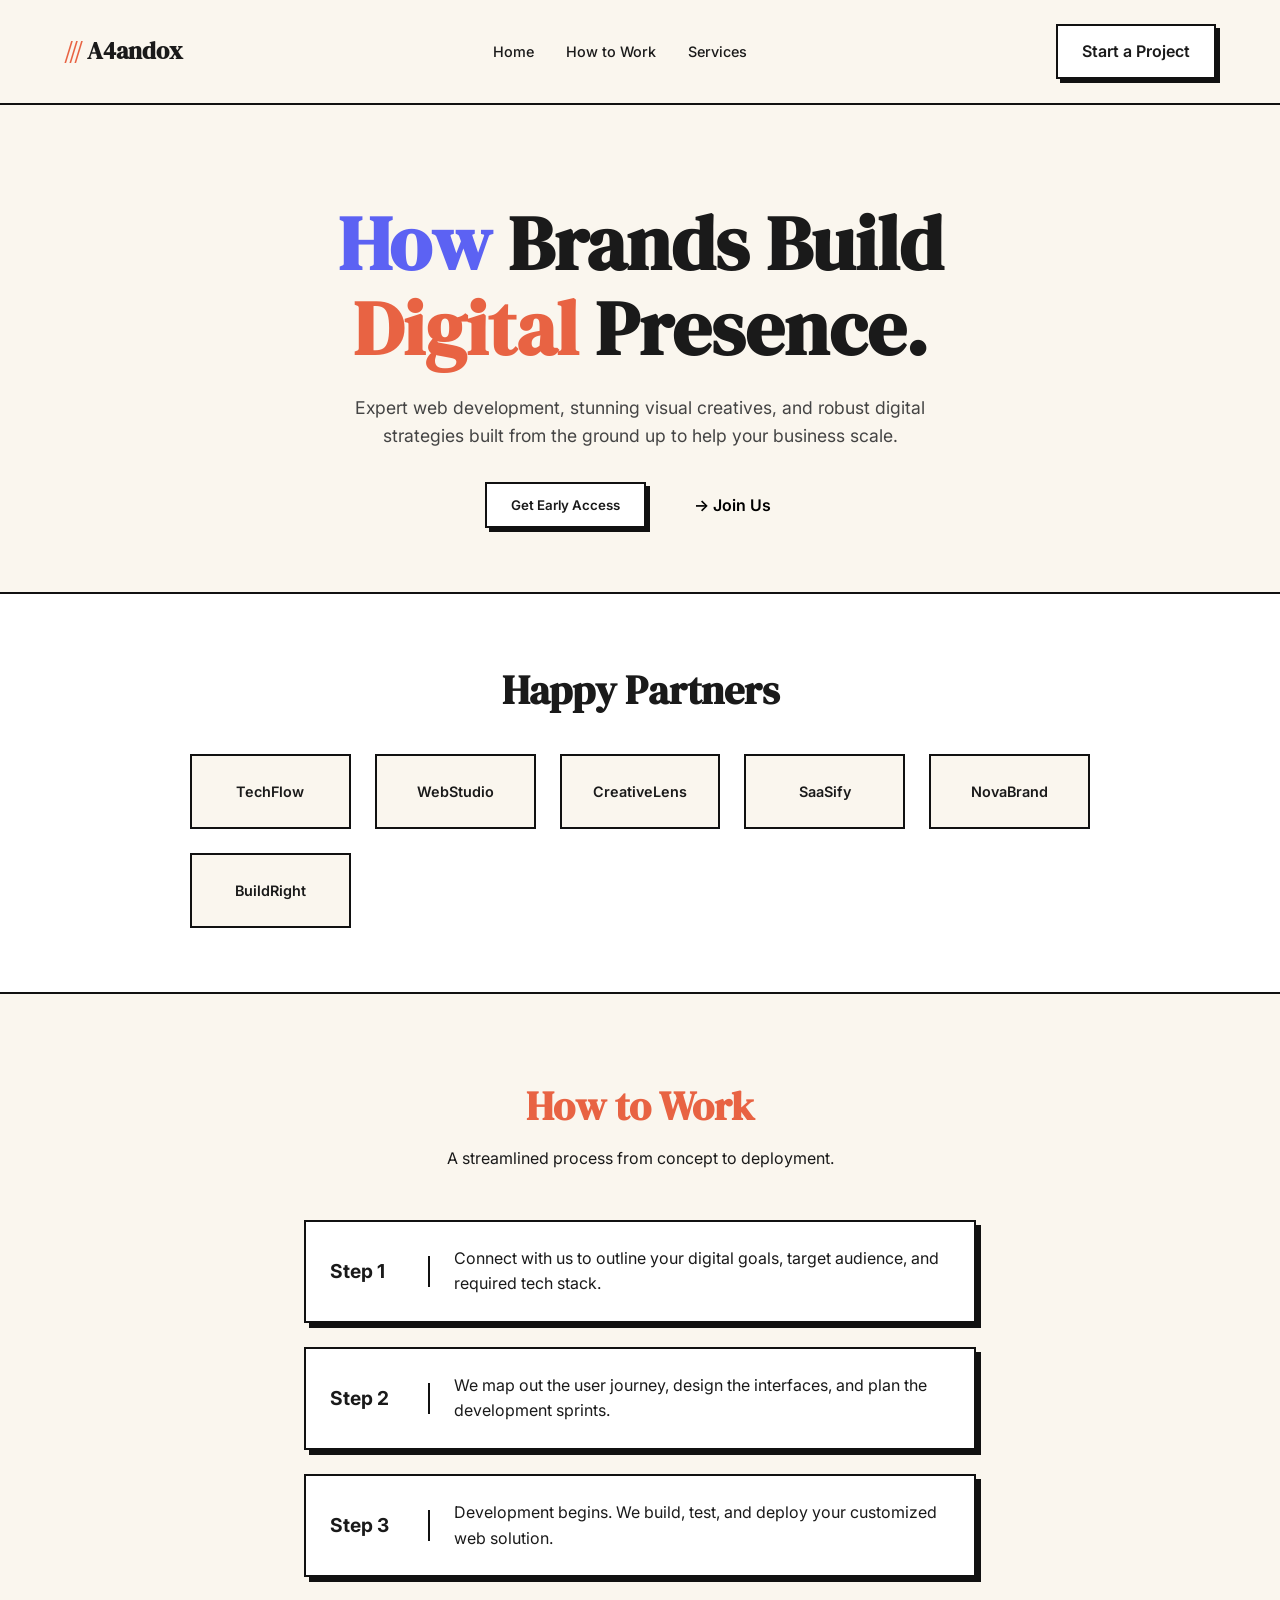
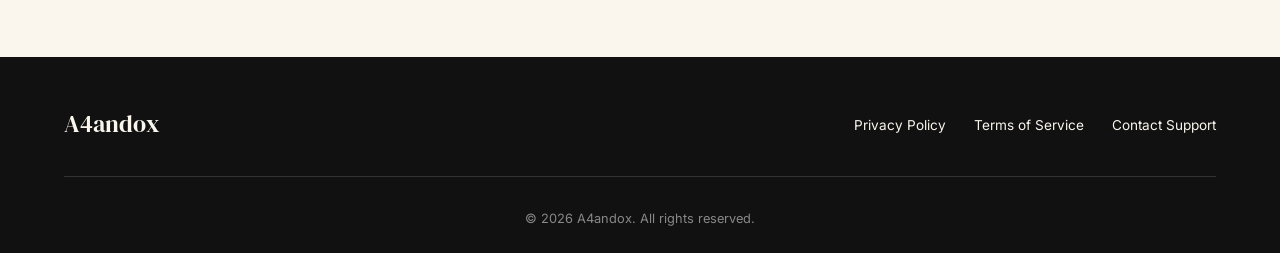
==== index.html @ 1b00017b "Add files via upload" ====
<!DOCTYPE html>
<html lang="en">
<head>
    <meta charset="UTF-8">
    <meta name="viewport" content="width=device-width, initial-scale=1.0">
    <title>A4andox | Creative Digital Solutions</title>
    <link rel="preconnect" href="https://fonts.googleapis.com">
    <link rel="preconnect" href="https://fonts.gstatic.com" crossorigin>
    <link href="https://fonts.googleapis.com/css2?family=DM+Serif+Display&family=Inter:wght@400;500;600&display=swap" rel="stylesheet">
    <link rel="stylesheet" href="style.css">
</head>
<body>

    <nav class="navbar">
        <div class="logo">
            <span class="logo-icon">///</span> A4andox
        </div>
        <ul class="nav-links">
            <li><a href="#home">Home</a></li>
            <li><a href="#how-to-work">How to Work</a></li>
            <li><a href="#services">Services</a></li>
        </ul>
        <a href="#contact" class="btn-primary">Start a Project</a>
    </nav>

    <header id="home" class="hero">
        <h1 class="hero-title">
            <span class="text-blue">How</span> Brands Build <br>
            <span class="text-orange">Digital</span> Presence.
        </h1>
        <p class="hero-subtitle">
            Expert web development, stunning visual creatives, and robust digital strategies built from the ground up to help your business scale.
        </p>
        <div class="hero-ctas">
            <button class="btn-primary" id="cta-main">Get Early Access</button>
            <button class="btn-secondary" id="cta-secondary">→ Join Us</button>
        </div>
        <div class="dec-dot-grid"></div>
    </header>

    <section class="partners">
        <h2 class="section-title">Happy Partners</h2>
        <div class="partner-grid">
            <div class="partner-card">TechFlow</div>
            <div class="partner-card">WebStudio</div>
            <div class="partner-card">CreativeLens</div>
            <div class="partner-card">SaaSify</div>
            <div class="partner-card">NovaBrand</div>
            <div class="partner-card">BuildRight</div>
        </div>
    </section>

    <section id="how-to-work" class="how-to-work">
        <h2 class="section-title text-orange">How to Work</h2>
        <p class="section-subtitle">A streamlined process from concept to deployment.</p>
        
        <div class="steps-container">
            <div class="step-card">
                <div class="step-number">Step 1</div>
                <div class="step-text">Connect with us to outline your digital goals, target audience, and required tech stack.</div>
            </div>
            <div class="step-card">
                <div class="step-number">Step 2</div>
                <div class="step-text">We map out the user journey, design the interfaces, and plan the development sprints.</div>
            </div>
            <div class="step-card">
                <div class="step-number">Step 3</div>
                <div class="step-text">Development begins. We build, test, and deploy your customized web solution.</div>
            </div>
        </div>
    </section>

    <footer class="legal-footer">
        <div class="footer-content">
            <div class="footer-logo">A4andox</div>
            <div class="footer-links">
                <a href="#privacy">Privacy Policy</a>
                <a href="#terms">Terms of Service</a>
                <a href="#contact">Contact Support</a>
            </div>
        </div>
        <div class="copyright">
            &copy; 2026 A4andox. All rights reserved.
        </div>
    </footer>

    <script src="script.js"></script>
</body>
</html>
---- style.css ----
/* Base Variables & Reset */
:root {
    --bg-cream: #FAF6EE;
    --text-black: #1A1A1A;
    --accent-orange: #E86343;
    --accent-blue: #5C62F3;
    --border-dark: #111111;
    --font-heading: 'DM Serif Display', serif;
    --font-body: 'Inter', sans-serif;
}

* {
    margin: 0;
    padding: 0;
    box-sizing: border-box;
}

body {
    background-color: var(--bg-cream);
    color: var(--text-black);
    font-family: var(--font-body);
    line-height: 1.6;
    overflow-x: hidden;
}

/* Typography */
h1, h2, .logo {
    font-family: var(--font-heading);
}

.text-blue { color: var(--accent-blue); }
.text-orange { color: var(--accent-orange); }

/* Navigation */
.navbar {
    display: flex;
    justify-content: space-between;
    align-items: center;
    padding: 1.5rem 5%;
    border-bottom: 2px solid var(--border-dark);
    background-color: var(--bg-cream);
}

.logo {
    font-size: 1.5rem;
    font-weight: bold;
}

.logo-icon { color: var(--accent-orange); }

.nav-links {
    list-style: none;
    display: flex;
    gap: 2rem;
}

.nav-links a {
    text-decoration: none;
    color: var(--text-black);
    font-weight: 500;
    font-size: 0.9rem;
}

/* Buttons (Neo-Brutalist Style) */
.btn-primary, .btn-secondary {
    padding: 0.8rem 1.5rem;
    font-weight: 600;
    font-family: var(--font-body);
    cursor: pointer;
    text-decoration: none;
    display: inline-block;
    transition: transform 0.1s ease;
}

.btn-primary {
    background-color: #fff;
    color: var(--text-black);
    border: 2px solid var(--border-dark);
    box-shadow: 4px 4px 0px 0px var(--border-dark);
}

.btn-primary:active {
    transform: translate(4px, 4px);
    box-shadow: 0px 0px 0px 0px var(--border-dark);
}

.btn-secondary {
    background: transparent;
    border: none;
    font-size: 1rem;
}

/* Hero Section */
.hero {
    text-align: center;
    padding: 6rem 5% 4rem;
    position: relative;
}

.hero-title {
    font-size: clamp(3rem, 6vw, 5rem);
    line-height: 1.1;
    margin-bottom: 1.5rem;
}

.hero-subtitle {
    max-width: 600px;
    margin: 0 auto 2rem;
    font-size: 1.1rem;
    color: #444;
}

.hero-ctas {
    display: flex;
    justify-content: center;
    gap: 1.5rem;
    align-items: center;
}

/* Partners Section */
.partners {
    padding: 4rem 5%;
    text-align: center;
    background-color: #fff;
    border-top: 2px solid var(--border-dark);
    border-bottom: 2px solid var(--border-dark);
}

.section-title {
    font-size: 2.5rem;
    margin-bottom: 0.5rem;
}

.partner-grid {
    display: grid;
    grid-template-columns: repeat(auto-fit, minmax(150px, 1fr));
    gap: 1.5rem;
    margin-top: 2rem;
    max-width: 900px;
    margin-left: auto;
    margin-right: auto;
}

.partner-card {
    border: 2px solid var(--border-dark);
    padding: 1.5rem 1rem;
    font-weight: 600;
    font-size: 0.9rem;
    background-color: var(--bg-cream);
}

/* How to Work Section */
.how-to-work {
    padding: 5rem 5%;
    max-width: 800px;
    margin: 0 auto;
}

.section-subtitle {
    text-align: center;
    margin-bottom: 3rem;
}

.how-to-work .section-title {
    text-align: center;
}

.steps-container {
    display: flex;
    flex-direction: column;
    gap: 1.5rem;
}

.step-card {
    display: flex;
    border: 2px solid var(--border-dark);
    background-color: #fff;
    box-shadow: 5px 5px 0px 0px var(--border-dark);
    padding: 1.5rem;
    align-items: center;
}

.step-number {
    font-weight: bold;
    font-size: 1.2rem;
    min-width: 100px;
    border-right: 2px solid var(--border-dark);
    margin-right: 1.5rem;
}

/* Footer */
.legal-footer {
    background-color: var(--border-dark);
    color: var(--bg-cream);
    padding: 3rem 5% 1.5rem;
}

.footer-content {
    display: flex;
    justify-content: space-between;
    align-items: center;
    margin-bottom: 2rem;
    border-bottom: 1px solid #333;
    padding-bottom: 2rem;
}

.footer-logo {
    font-family: var(--font-heading);
    font-size: 1.5rem;
}

.footer-links a {
    color: var(--bg-cream);
    text-decoration: none;
    margin-left: 1.5rem;
    font-size: 0.85rem;
}

.footer-links a:hover {
    text-decoration: underline;
}

.copyright {
    text-align: center;
    font-size: 0.8rem;
    color: #888;
}

/* Mobile Responsiveness */
@media (max-width: 768px) {
    .nav-links { display: none; }
    .hero-ctas { flex-direction: column; }
    .footer-content { flex-direction: column; gap: 1.5rem; }
    .footer-links a { margin: 0 0.75rem; }
    .step-card { flex-direction: column; align-items: flex-start; text-align: left; }
    .step-number { border-right: none; border-bottom: 2px solid var(--border-dark); padding-bottom: 0.5rem; margin-bottom: 0.5rem; width: 100%; }
}
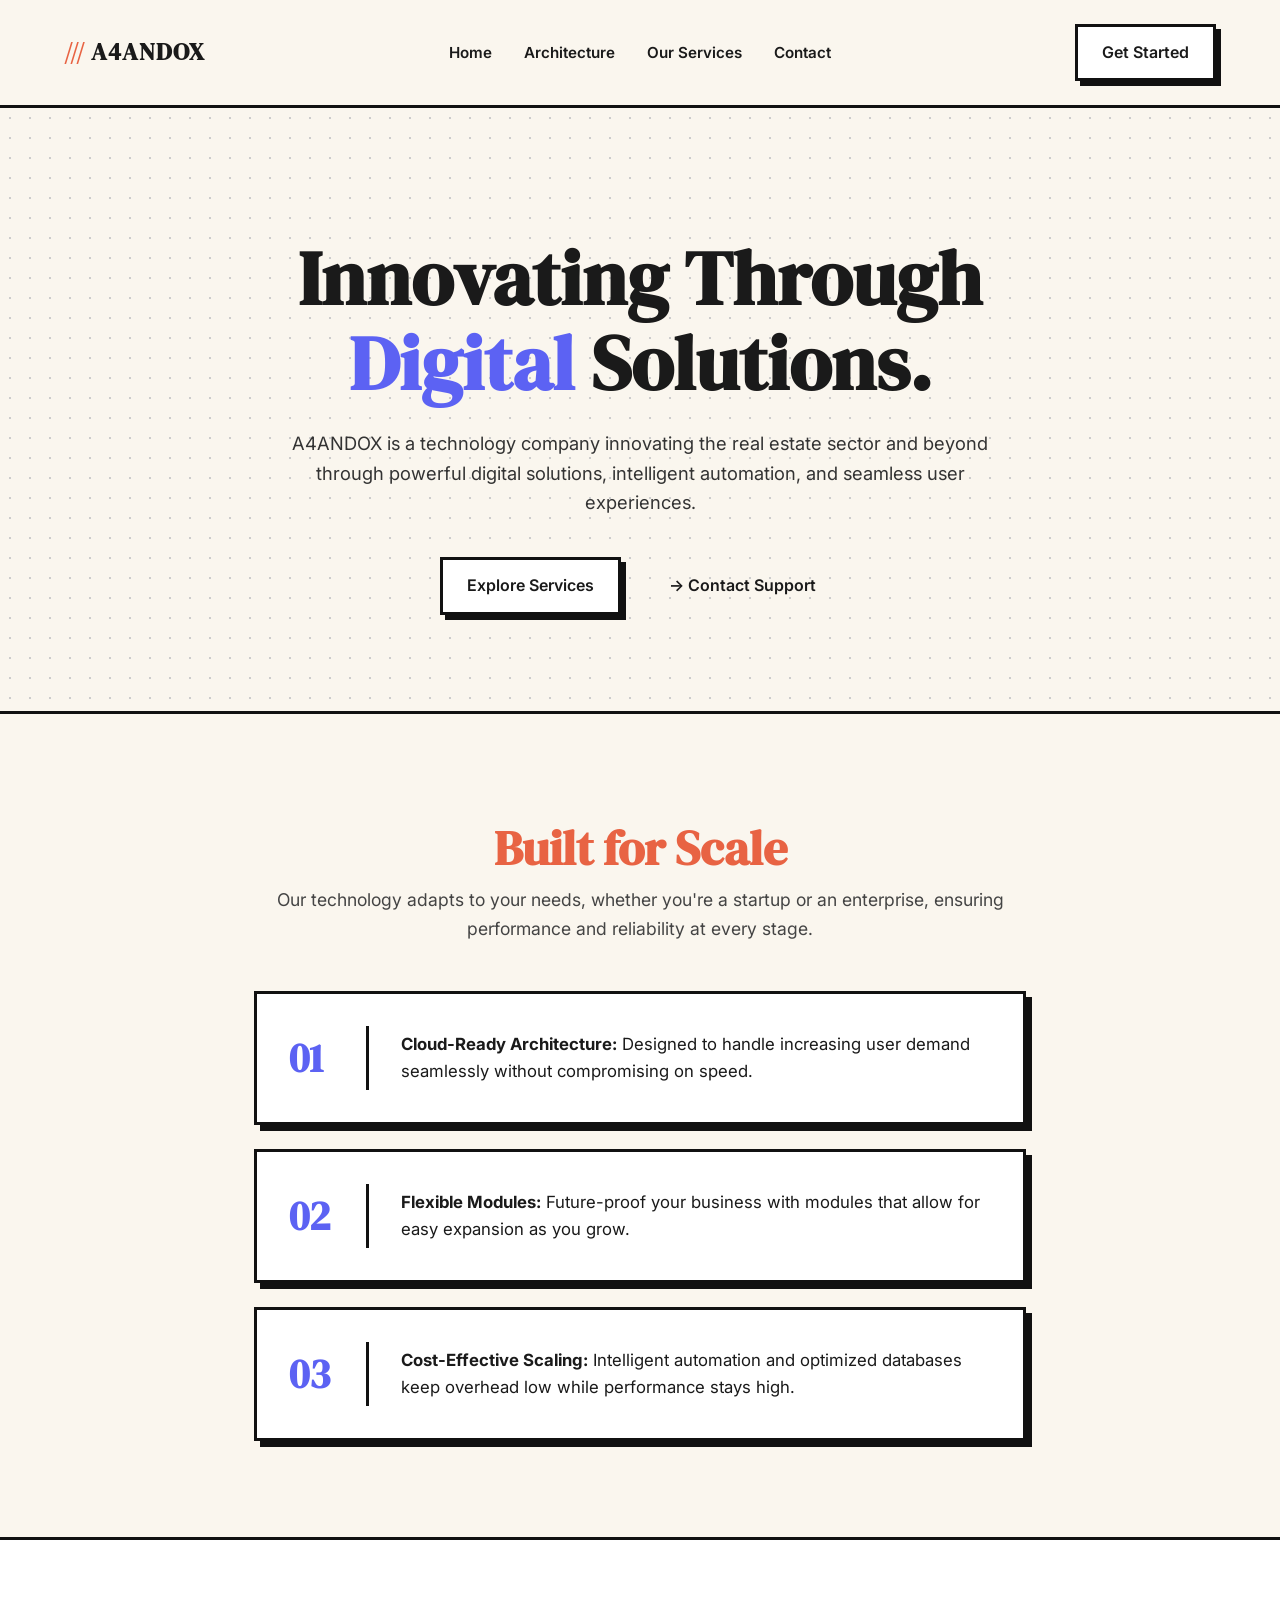
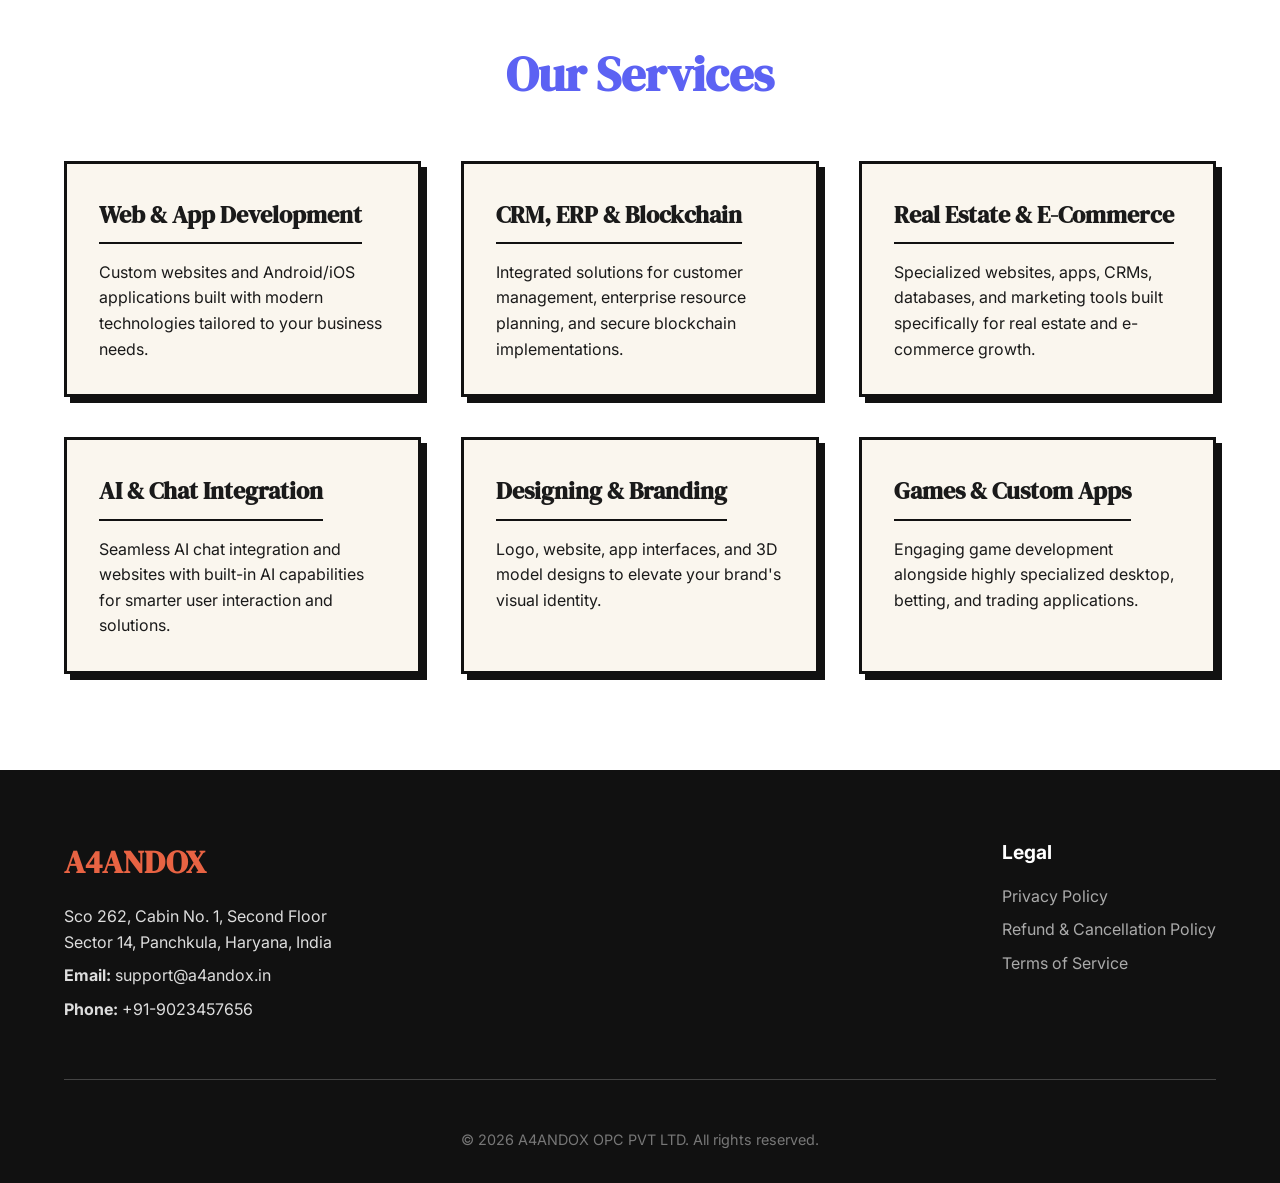
==== commit f1e23501: "Add files via upload" ====
--- a/index.html
+++ b/index.html
@@ -3,84 +3,109 @@
 <head>
     <meta charset="UTF-8">
     <meta name="viewport" content="width=device-width, initial-scale=1.0">
-    <title>A4andox | Creative Digital Solutions</title>
+    <title>A4ANDOX | Powerful Digital Solutions</title>
     <link rel="preconnect" href="https://fonts.googleapis.com">
     <link rel="preconnect" href="https://fonts.gstatic.com" crossorigin>
-    <link href="https://fonts.googleapis.com/css2?family=DM+Serif+Display&family=Inter:wght@400;500;600&display=swap" rel="stylesheet">
+    <link href="https://fonts.googleapis.com/css2?family=DM+Serif+Display&family=Inter:wght@400;500;600;700&display=swap" rel="stylesheet">
     <link rel="stylesheet" href="style.css">
 </head>
 <body>
 
     <nav class="navbar">
         <div class="logo">
-            <span class="logo-icon">///</span> A4andox
+            <span class="logo-icon">///</span> A4ANDOX
         </div>
         <ul class="nav-links">
             <li><a href="#home">Home</a></li>
-            <li><a href="#how-to-work">How to Work</a></li>
-            <li><a href="#services">Services</a></li>
+            <li><a href="#features">Architecture</a></li>
+            <li><a href="#services">Our Services</a></li>
+            <li><a href="#contact">Contact</a></li>
         </ul>
-        <a href="#contact" class="btn-primary">Start a Project</a>
+        <a href="#contact" class="btn-primary">Get Started</a>
     </nav>
 
     <header id="home" class="hero">
         <h1 class="hero-title">
-            <span class="text-blue">How</span> Brands Build <br>
-            <span class="text-orange">Digital</span> Presence.
+            Innovating Through <br>
+            <span class="text-blue">Digital</span> Solutions.
         </h1>
         <p class="hero-subtitle">
-            Expert web development, stunning visual creatives, and robust digital strategies built from the ground up to help your business scale.
+            A4ANDOX is a technology company innovating the real estate sector and beyond through powerful digital solutions, intelligent automation, and seamless user experiences.
         </p>
         <div class="hero-ctas">
-            <button class="btn-primary" id="cta-main">Get Early Access</button>
-            <button class="btn-secondary" id="cta-secondary">→ Join Us</button>
+            <a href="#services" class="btn-primary" id="cta-main">Explore Services</a>
+            <a href="#contact" class="btn-secondary" id="cta-secondary">→ Contact Support</a>
         </div>
-        <div class="dec-dot-grid"></div>
     </header>
 
-    <section class="partners">
-        <h2 class="section-title">Happy Partners</h2>
-        <div class="partner-grid">
-            <div class="partner-card">TechFlow</div>
-            <div class="partner-card">WebStudio</div>
-            <div class="partner-card">CreativeLens</div>
-            <div class="partner-card">SaaSify</div>
-            <div class="partner-card">NovaBrand</div>
-            <div class="partner-card">BuildRight</div>
-        </div>
-    </section>
-
-    <section id="how-to-work" class="how-to-work">
-        <h2 class="section-title text-orange">How to Work</h2>
-        <p class="section-subtitle">A streamlined process from concept to deployment.</p>
+    <section id="features" class="how-to-work">
+        <h2 class="section-title text-orange">Built for Scale</h2>
+        <p class="section-subtitle">Our technology adapts to your needs, whether you're a startup or an enterprise, ensuring performance and reliability at every stage.</p>
         
         <div class="steps-container">
             <div class="step-card">
-                <div class="step-number">Step 1</div>
-                <div class="step-text">Connect with us to outline your digital goals, target audience, and required tech stack.</div>
+                <div class="step-number">01</div>
+                <div class="step-text"><strong>Cloud-Ready Architecture:</strong> Designed to handle increasing user demand seamlessly without compromising on speed.</div>
             </div>
             <div class="step-card">
-                <div class="step-number">Step 2</div>
-                <div class="step-text">We map out the user journey, design the interfaces, and plan the development sprints.</div>
+                <div class="step-number">02</div>
+                <div class="step-text"><strong>Flexible Modules:</strong> Future-proof your business with modules that allow for easy expansion as you grow.</div>
             </div>
             <div class="step-card">
-                <div class="step-number">Step 3</div>
-                <div class="step-text">Development begins. We build, test, and deploy your customized web solution.</div>
+                <div class="step-number">03</div>
+                <div class="step-text"><strong>Cost-Effective Scaling:</strong> Intelligent automation and optimized databases keep overhead low while performance stays high.</div>
             </div>
         </div>
     </section>
 
-    <footer class="legal-footer">
-        <div class="footer-content">
-            <div class="footer-logo">A4andox</div>
-            <div class="footer-links">
-                <a href="#privacy">Privacy Policy</a>
-                <a href="#terms">Terms of Service</a>
-                <a href="#contact">Contact Support</a>
+    <section id="services" class="services">
+        <h2 class="section-title text-blue" style="text-align: center; margin-bottom: 3rem;">Our Services</h2>
+        
+        <div class="services-grid">
+            <div class="service-card">
+                <h3>Web & App Development</h3>
+                <p>Custom websites and Android/iOS applications built with modern technologies tailored to your business needs.</p>
+            </div>
+            <div class="service-card">
+                <h3>CRM, ERP & Blockchain</h3>
+                <p>Integrated solutions for customer management, enterprise resource planning, and secure blockchain implementations.</p>
+            </div>
+            <div class="service-card">
+                <h3>Real Estate & E-Commerce</h3>
+                <p>Specialized websites, apps, CRMs, databases, and marketing tools built specifically for real estate and e-commerce growth.</p>
+            </div>
+            <div class="service-card">
+                <h3>AI & Chat Integration</h3>
+                <p>Seamless AI chat integration and websites with built-in AI capabilities for smarter user interaction and solutions.</p>
+            </div>
+            <div class="service-card">
+                <h3>Designing & Branding</h3>
+                <p>Logo, website, app interfaces, and 3D model designs to elevate your brand's visual identity.</p>
+            </div>
+            <div class="service-card">
+                <h3>Games & Custom Apps</h3>
+                <p>Engaging game development alongside highly specialized desktop, betting, and trading applications.</p>
+            </div>
+        </div>
+    </section>
+
+    <footer id="contact" class="legal-footer">
+        <div class="footer-top">
+            <div class="contact-info">
+                <h2 class="footer-logo">A4ANDOX</h2>
+                <p>Sco 262, Cabin No. 1, Second Floor<br>Sector 14, Panchkula, Haryana, India</p>
+                <p><strong>Email:</strong> support@a4andox.in</p>
+                <p><strong>Phone:</strong> +91-9023457656</p>
+            </div>
+            <div class="quick-links">
+                <h3>Legal</h3>
+                <a href="#">Privacy Policy</a>
+                <a href="#">Refund & Cancellation Policy</a>
+                <a href="#">Terms of Service</a>
             </div>
         </div>
         <div class="copyright">
-            &copy; 2026 A4andox. All rights reserved.
+            &copy; 2026 A4ANDOX OPC PVT LTD. All rights reserved.
         </div>
     </footer>
 
--- a/style.css
+++ b/style.css
@@ -15,6 +15,10 @@
     box-sizing: border-box;
 }
 
+html {
+    scroll-behavior: smooth;
+}
+
 body {
     background-color: var(--bg-cream);
     color: var(--text-black);
@@ -24,7 +28,7 @@
 }
 
 /* Typography */
-h1, h2, .logo {
+h1, h2, h3, .logo, .footer-logo {
     font-family: var(--font-heading);
 }
 
@@ -37,13 +41,17 @@
     justify-content: space-between;
     align-items: center;
     padding: 1.5rem 5%;
-    border-bottom: 2px solid var(--border-dark);
+    border-bottom: 3px solid var(--border-dark);
     background-color: var(--bg-cream);
+    position: sticky;
+    top: 0;
+    z-index: 100;
 }
 
 .logo {
     font-size: 1.5rem;
     font-weight: bold;
+    letter-spacing: 1px;
 }
 
 .logo-icon { color: var(--accent-orange); }
@@ -57,8 +65,13 @@
 .nav-links a {
     text-decoration: none;
     color: var(--text-black);
-    font-weight: 500;
-    font-size: 0.9rem;
+    font-weight: 600;
+    font-size: 0.95rem;
+    transition: color 0.2s;
+}
+
+.nav-links a:hover {
+    color: var(--accent-orange);
 }
 
 /* Buttons (Neo-Brutalist Style) */
@@ -69,18 +82,18 @@
     cursor: pointer;
     text-decoration: none;
     display: inline-block;
-    transition: transform 0.1s ease;
+    transition: transform 0.1s ease, box-shadow 0.1s ease;
 }
 
 .btn-primary {
     background-color: #fff;
     color: var(--text-black);
-    border: 2px solid var(--border-dark);
-    box-shadow: 4px 4px 0px 0px var(--border-dark);
+    border: 3px solid var(--border-dark);
+    box-shadow: 5px 5px 0px 0px var(--border-dark);
 }
 
 .btn-primary:active {
-    transform: translate(4px, 4px);
+    transform: translate(5px, 5px);
     box-shadow: 0px 0px 0px 0px var(--border-dark);
 }
 
@@ -88,26 +101,33 @@
     background: transparent;
     border: none;
     font-size: 1rem;
+    color: var(--text-black);
+}
+
+.btn-secondary:hover {
+    text-decoration: underline;
 }
 
 /* Hero Section */
 .hero {
     text-align: center;
-    padding: 6rem 5% 4rem;
-    position: relative;
+    padding: 8rem 5% 6rem;
+    border-bottom: 3px solid var(--border-dark);
+    background-image: radial-gradient(#ccc 1px, transparent 1px);
+    background-size: 20px 20px;
 }
 
 .hero-title {
-    font-size: clamp(3rem, 6vw, 5rem);
+    font-size: clamp(3rem, 6vw, 5.5rem);
     line-height: 1.1;
     margin-bottom: 1.5rem;
 }
 
 .hero-subtitle {
-    max-width: 600px;
-    margin: 0 auto 2rem;
-    font-size: 1.1rem;
-    color: #444;
+    max-width: 700px;
+    margin: 0 auto 2.5rem;
+    font-size: 1.15rem;
+    color: #333;
 }
 
 .hero-ctas {
@@ -117,52 +137,23 @@
     align-items: center;
 }
 
-/* Partners Section */
-.partners {
-    padding: 4rem 5%;
-    text-align: center;
-    background-color: #fff;
-    border-top: 2px solid var(--border-dark);
-    border-bottom: 2px solid var(--border-dark);
-}
-
-.section-title {
-    font-size: 2.5rem;
-    margin-bottom: 0.5rem;
-}
-
-.partner-grid {
-    display: grid;
-    grid-template-columns: repeat(auto-fit, minmax(150px, 1fr));
-    gap: 1.5rem;
-    margin-top: 2rem;
+/* Architecture / How to Work */
+.how-to-work {
+    padding: 6rem 5%;
     max-width: 900px;
-    margin-left: auto;
-    margin-right: auto;
-}
-
-.partner-card {
-    border: 2px solid var(--border-dark);
-    padding: 1.5rem 1rem;
-    font-weight: 600;
-    font-size: 0.9rem;
-    background-color: var(--bg-cream);
-}
-
-/* How to Work Section */
-.how-to-work {
-    padding: 5rem 5%;
-    max-width: 800px;
     margin: 0 auto;
 }
 
 .section-subtitle {
     text-align: center;
     margin-bottom: 3rem;
+    font-size: 1.1rem;
+    color: #444;
 }
 
 .how-to-work .section-title {
     text-align: center;
+    font-size: 3rem;
 }
 
 .steps-container {
@@ -173,65 +164,131 @@
 
 .step-card {
     display: flex;
-    border: 2px solid var(--border-dark);
+    border: 3px solid var(--border-dark);
     background-color: #fff;
-    box-shadow: 5px 5px 0px 0px var(--border-dark);
-    padding: 1.5rem;
+    box-shadow: 6px 6px 0px 0px var(--border-dark);
+    padding: 2rem;
     align-items: center;
 }
 
 .step-number {
+    font-family: var(--font-heading);
     font-weight: bold;
-    font-size: 1.2rem;
-    min-width: 100px;
-    border-right: 2px solid var(--border-dark);
-    margin-right: 1.5rem;
+    font-size: 2.5rem;
+    color: var(--accent-blue);
+    min-width: 80px;
+    border-right: 3px solid var(--border-dark);
+    margin-right: 2rem;
+    padding-right: 1rem;
+}
+
+.step-text {
+    font-size: 1.05rem;
+}
+
+/* Services Grid */
+.services {
+    padding: 6rem 5%;
+    background-color: #fff;
+    border-top: 3px solid var(--border-dark);
+    border-bottom: 3px solid var(--border-dark);
+}
+
+.services .section-title {
+    font-size: 3rem;
+}
+
+.services-grid {
+    display: grid;
+    grid-template-columns: repeat(auto-fit, minmax(300px, 1fr));
+    gap: 2.5rem;
+    max-width: 1200px;
+    margin: 0 auto;
+}
+
+.service-card {
+    border: 3px solid var(--border-dark);
+    padding: 2rem;
+    background-color: var(--bg-cream);
+    box-shadow: 6px 6px 0px 0px var(--border-dark);
+    transition: transform 0.2s ease;
+}
+
+.service-card:hover {
+    transform: translateY(-5px);
+}
+
+.service-card h3 {
+    font-size: 1.5rem;
+    margin-bottom: 1rem;
+    color: var(--text-black);
+    border-bottom: 2px solid var(--border-dark);
+    padding-bottom: 0.5rem;
+    display: inline-block;
 }
 
 /* Footer */
 .legal-footer {
     background-color: var(--border-dark);
     color: var(--bg-cream);
-    padding: 3rem 5% 1.5rem;
-}
-
-.footer-content {
+    padding: 4rem 5% 2rem;
+}
+
+.footer-top {
     display: flex;
     justify-content: space-between;
-    align-items: center;
-    margin-bottom: 2rem;
-    border-bottom: 1px solid #333;
-    padding-bottom: 2rem;
+    flex-wrap: wrap;
+    gap: 3rem;
+    margin-bottom: 3rem;
+    border-bottom: 1px solid #444;
+    padding-bottom: 3rem;
+    max-width: 1200px;
+    margin-left: auto;
+    margin-right: auto;
 }
 
 .footer-logo {
-    font-family: var(--font-heading);
-    font-size: 1.5rem;
-}
-
-.footer-links a {
-    color: var(--bg-cream);
+    font-size: 2rem;
+    color: var(--accent-orange);
+    margin-bottom: 1rem;
+}
+
+.contact-info p {
+    margin-bottom: 0.5rem;
+    color: #ddd;
+}
+
+.quick-links h3 {
+    font-family: var(--font-body);
+    font-size: 1.2rem;
+    margin-bottom: 1rem;
+    color: #fff;
+}
+
+.quick-links a {
+    display: block;
+    color: #aaa;
     text-decoration: none;
-    margin-left: 1.5rem;
-    font-size: 0.85rem;
-}
-
-.footer-links a:hover {
-    text-decoration: underline;
+    margin-bottom: 0.5rem;
+    transition: color 0.2s;
+}
+
+.quick-links a:hover {
+    color: var(--accent-blue);
 }
 
 .copyright {
     text-align: center;
-    font-size: 0.8rem;
-    color: #888;
+    font-size: 0.9rem;
+    color: #777;
 }
 
 /* Mobile Responsiveness */
 @media (max-width: 768px) {
     .nav-links { display: none; }
+    .hero { padding: 5rem 5% 4rem; }
     .hero-ctas { flex-direction: column; }
-    .footer-content { flex-direction: column; gap: 1.5rem; }
-    .footer-links a { margin: 0 0.75rem; }
-    .step-card { flex-direction: column; align-items: flex-start; text-align: left; }
-    .step-number { border-right: none; border-bottom: 2px solid var(--border-dark); padding-bottom: 0.5rem; margin-bottom: 0.5rem; width: 100%; }
-}
+    .step-card { flex-direction: column; align-items: flex-start; text-align: left; padding: 1.5rem; }
+    .step-number { border-right: none; border-bottom: 3px solid var(--border-dark); padding-bottom: 0.5rem; margin-bottom: 1rem; width: 100%; }
+    .footer-top { flex-direction: column; }
+}
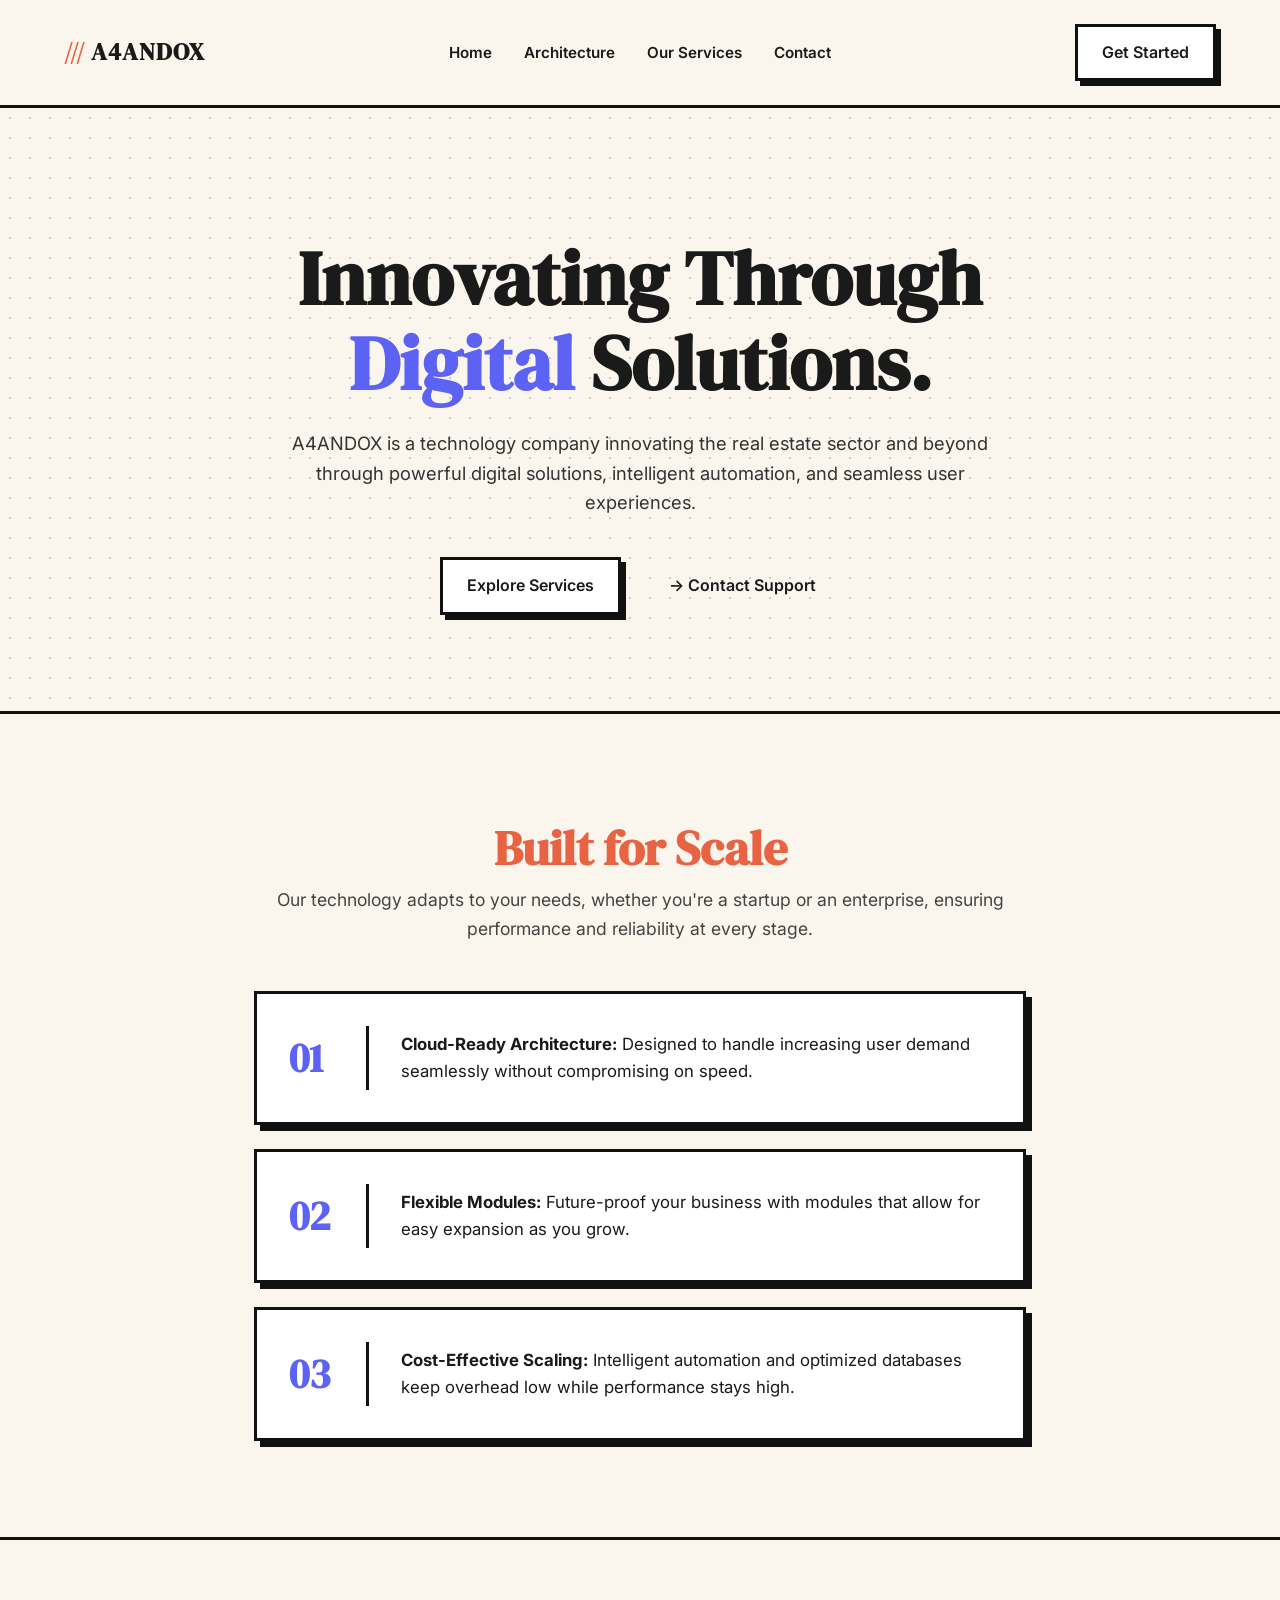
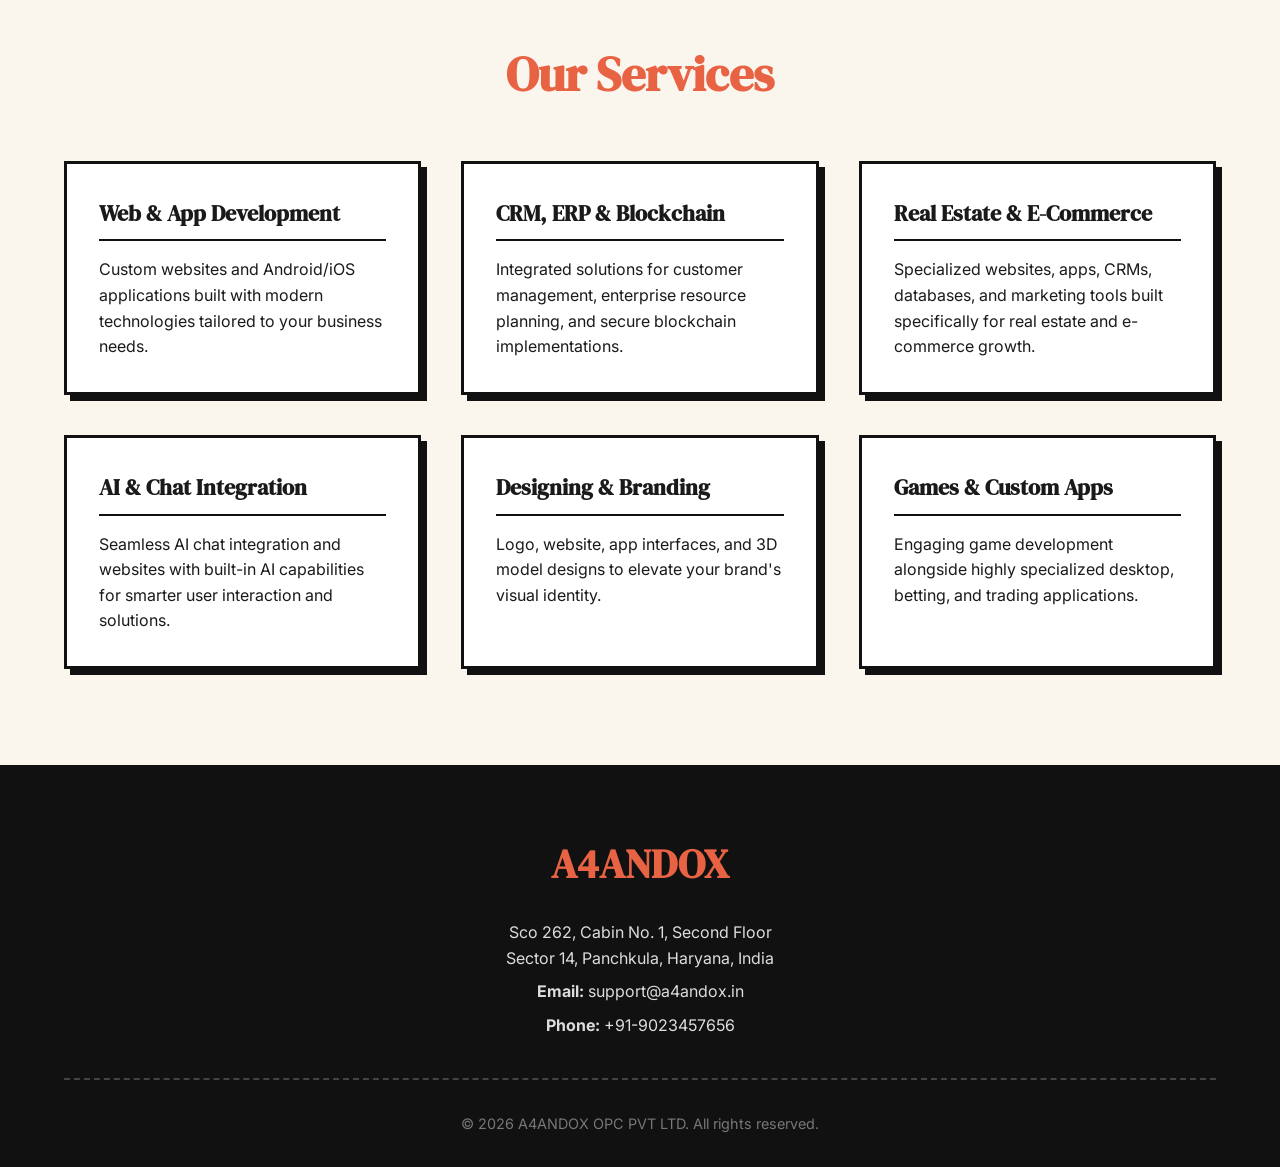
==== commit 81af834e: "Add files via upload" ====
--- a/index.html
+++ b/index.html
@@ -43,15 +43,15 @@
         <p class="section-subtitle">Our technology adapts to your needs, whether you're a startup or an enterprise, ensuring performance and reliability at every stage.</p>
         
         <div class="steps-container">
-            <div class="step-card">
+            <div class="step-card animate-on-scroll">
                 <div class="step-number">01</div>
                 <div class="step-text"><strong>Cloud-Ready Architecture:</strong> Designed to handle increasing user demand seamlessly without compromising on speed.</div>
             </div>
-            <div class="step-card">
+            <div class="step-card animate-on-scroll" style="transition-delay: 0.1s;">
                 <div class="step-number">02</div>
                 <div class="step-text"><strong>Flexible Modules:</strong> Future-proof your business with modules that allow for easy expansion as you grow.</div>
             </div>
-            <div class="step-card">
+            <div class="step-card animate-on-scroll" style="transition-delay: 0.2s;">
                 <div class="step-number">03</div>
                 <div class="step-text"><strong>Cost-Effective Scaling:</strong> Intelligent automation and optimized databases keep overhead low while performance stays high.</div>
             </div>
@@ -59,52 +59,46 @@
     </section>
 
     <section id="services" class="services">
-        <h2 class="section-title text-blue" style="text-align: center; margin-bottom: 3rem;">Our Services</h2>
+        <h2 class="section-title text-orange" style="text-align: center; margin-bottom: 3rem;">Our Services</h2>
         
         <div class="services-grid">
-            <div class="service-card">
+            <div class="service-card animate-on-scroll">
                 <h3>Web & App Development</h3>
                 <p>Custom websites and Android/iOS applications built with modern technologies tailored to your business needs.</p>
             </div>
-            <div class="service-card">
+            <div class="service-card animate-on-scroll" style="transition-delay: 0.1s;">
                 <h3>CRM, ERP & Blockchain</h3>
                 <p>Integrated solutions for customer management, enterprise resource planning, and secure blockchain implementations.</p>
             </div>
-            <div class="service-card">
+            <div class="service-card animate-on-scroll" style="transition-delay: 0.2s;">
                 <h3>Real Estate & E-Commerce</h3>
                 <p>Specialized websites, apps, CRMs, databases, and marketing tools built specifically for real estate and e-commerce growth.</p>
             </div>
-            <div class="service-card">
+            <div class="service-card animate-on-scroll" style="transition-delay: 0.3s;">
                 <h3>AI & Chat Integration</h3>
                 <p>Seamless AI chat integration and websites with built-in AI capabilities for smarter user interaction and solutions.</p>
             </div>
-            <div class="service-card">
+            <div class="service-card animate-on-scroll" style="transition-delay: 0.4s;">
                 <h3>Designing & Branding</h3>
                 <p>Logo, website, app interfaces, and 3D model designs to elevate your brand's visual identity.</p>
             </div>
-            <div class="service-card">
+            <div class="service-card animate-on-scroll" style="transition-delay: 0.5s;">
                 <h3>Games & Custom Apps</h3>
                 <p>Engaging game development alongside highly specialized desktop, betting, and trading applications.</p>
             </div>
         </div>
     </section>
 
-    <footer id="contact" class="legal-footer">
-        <div class="footer-top">
-            <div class="contact-info">
-                <h2 class="footer-logo">A4ANDOX</h2>
+    <footer id="contact" class="site-footer">
+        <div class="footer-content animate-on-scroll">
+            <h2 class="footer-logo">A4ANDOX</h2>
+            <div class="contact-details">
                 <p>Sco 262, Cabin No. 1, Second Floor<br>Sector 14, Panchkula, Haryana, India</p>
                 <p><strong>Email:</strong> support@a4andox.in</p>
                 <p><strong>Phone:</strong> +91-9023457656</p>
             </div>
-            <div class="quick-links">
-                <h3>Legal</h3>
-                <a href="#">Privacy Policy</a>
-                <a href="#">Refund & Cancellation Policy</a>
-                <a href="#">Terms of Service</a>
-            </div>
         </div>
-        <div class="copyright">
+        <div class="copyright animate-on-scroll" style="transition-delay: 0.2s;">
             &copy; 2026 A4ANDOX OPC PVT LTD. All rights reserved.
         </div>
     </footer>
--- a/style.css
+++ b/style.css
@@ -137,7 +137,7 @@
     align-items: center;
 }
 
-/* Architecture / How to Work */
+/* Architecture / Built for Scale */
 .how-to-work {
     padding: 6rem 5%;
     max-width: 900px;
@@ -189,9 +189,10 @@
 /* Services Grid */
 .services {
     padding: 6rem 5%;
-    background-color: #fff;
+    background-color: var(--bg-cream);
     border-top: 3px solid var(--border-dark);
     border-bottom: 3px solid var(--border-dark);
+    overflow: hidden;
 }
 
 .services .section-title {
@@ -209,78 +210,71 @@
 .service-card {
     border: 3px solid var(--border-dark);
     padding: 2rem;
-    background-color: var(--bg-cream);
+    background-color: #fff;
     box-shadow: 6px 6px 0px 0px var(--border-dark);
-    transition: transform 0.2s ease;
+    display: flex;
+    flex-direction: column;
+    gap: 1rem;
+    transition: box-shadow 0.3s ease, transform 0.3s ease; 
 }
 
 .service-card:hover {
-    transform: translateY(-5px);
+    transform: translate(-4px, -4px) !important;
+    box-shadow: 10px 10px 0px 0px var(--border-dark);
 }
 
 .service-card h3 {
-    font-size: 1.5rem;
-    margin-bottom: 1rem;
+    font-size: 1.4rem;
     color: var(--text-black);
     border-bottom: 2px solid var(--border-dark);
     padding-bottom: 0.5rem;
-    display: inline-block;
-}
-
-/* Footer */
-.legal-footer {
+    font-family: var(--font-heading);
+}
+
+/* Footer Section */
+.site-footer {
     background-color: var(--border-dark);
     color: var(--bg-cream);
     padding: 4rem 5% 2rem;
-}
-
-.footer-top {
-    display: flex;
-    justify-content: space-between;
-    flex-wrap: wrap;
-    gap: 3rem;
-    margin-bottom: 3rem;
-    border-bottom: 1px solid #444;
-    padding-bottom: 3rem;
-    max-width: 1200px;
-    margin-left: auto;
-    margin-right: auto;
+    text-align: center;
+}
+
+.footer-content {
+    margin-bottom: 2rem;
+    padding-bottom: 2rem;
+    border-bottom: 2px dashed #444;
+    display: flex;
+    flex-direction: column;
+    align-items: center;
+    gap: 1.5rem;
 }
 
 .footer-logo {
-    font-size: 2rem;
+    font-size: 2.5rem;
     color: var(--accent-orange);
-    margin-bottom: 1rem;
-}
-
-.contact-info p {
+}
+
+.contact-details p {
     margin-bottom: 0.5rem;
     color: #ddd;
-}
-
-.quick-links h3 {
-    font-family: var(--font-body);
-    font-size: 1.2rem;
-    margin-bottom: 1rem;
-    color: #fff;
-}
-
-.quick-links a {
-    display: block;
-    color: #aaa;
-    text-decoration: none;
-    margin-bottom: 0.5rem;
-    transition: color 0.2s;
-}
-
-.quick-links a:hover {
-    color: var(--accent-blue);
+    font-size: 1rem;
 }
 
 .copyright {
-    text-align: center;
     font-size: 0.9rem;
     color: #777;
+}
+
+/* Scroll Animation Classes */
+.animate-on-scroll {
+    opacity: 0;
+    transform: translateY(40px);
+    transition: opacity 0.8s ease-out, transform 0.8s ease-out;
+}
+
+.animate-on-scroll.is-visible {
+    opacity: 1;
+    transform: translateY(0);
 }
 
 /* Mobile Responsiveness */
@@ -290,5 +284,4 @@
     .hero-ctas { flex-direction: column; }
     .step-card { flex-direction: column; align-items: flex-start; text-align: left; padding: 1.5rem; }
     .step-number { border-right: none; border-bottom: 3px solid var(--border-dark); padding-bottom: 0.5rem; margin-bottom: 1rem; width: 100%; }
-    .footer-top { flex-direction: column; }
-}
+}
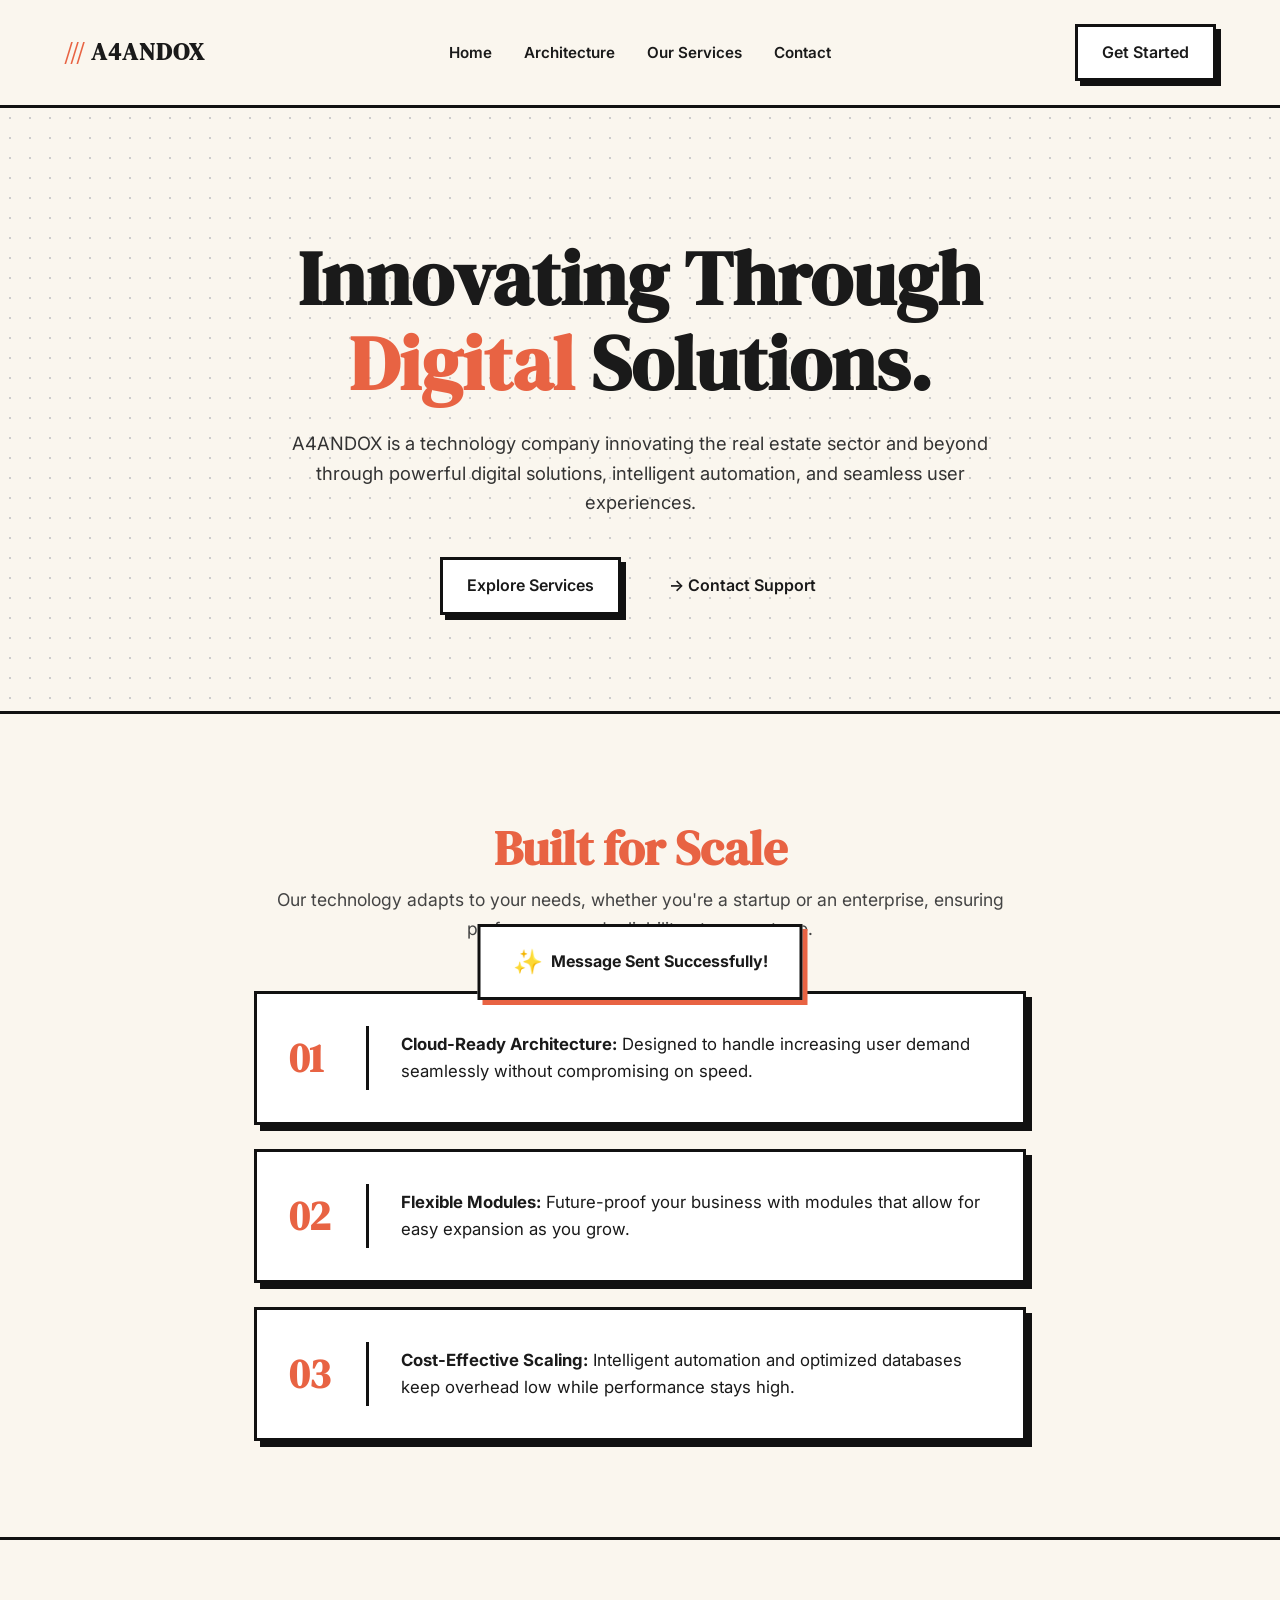
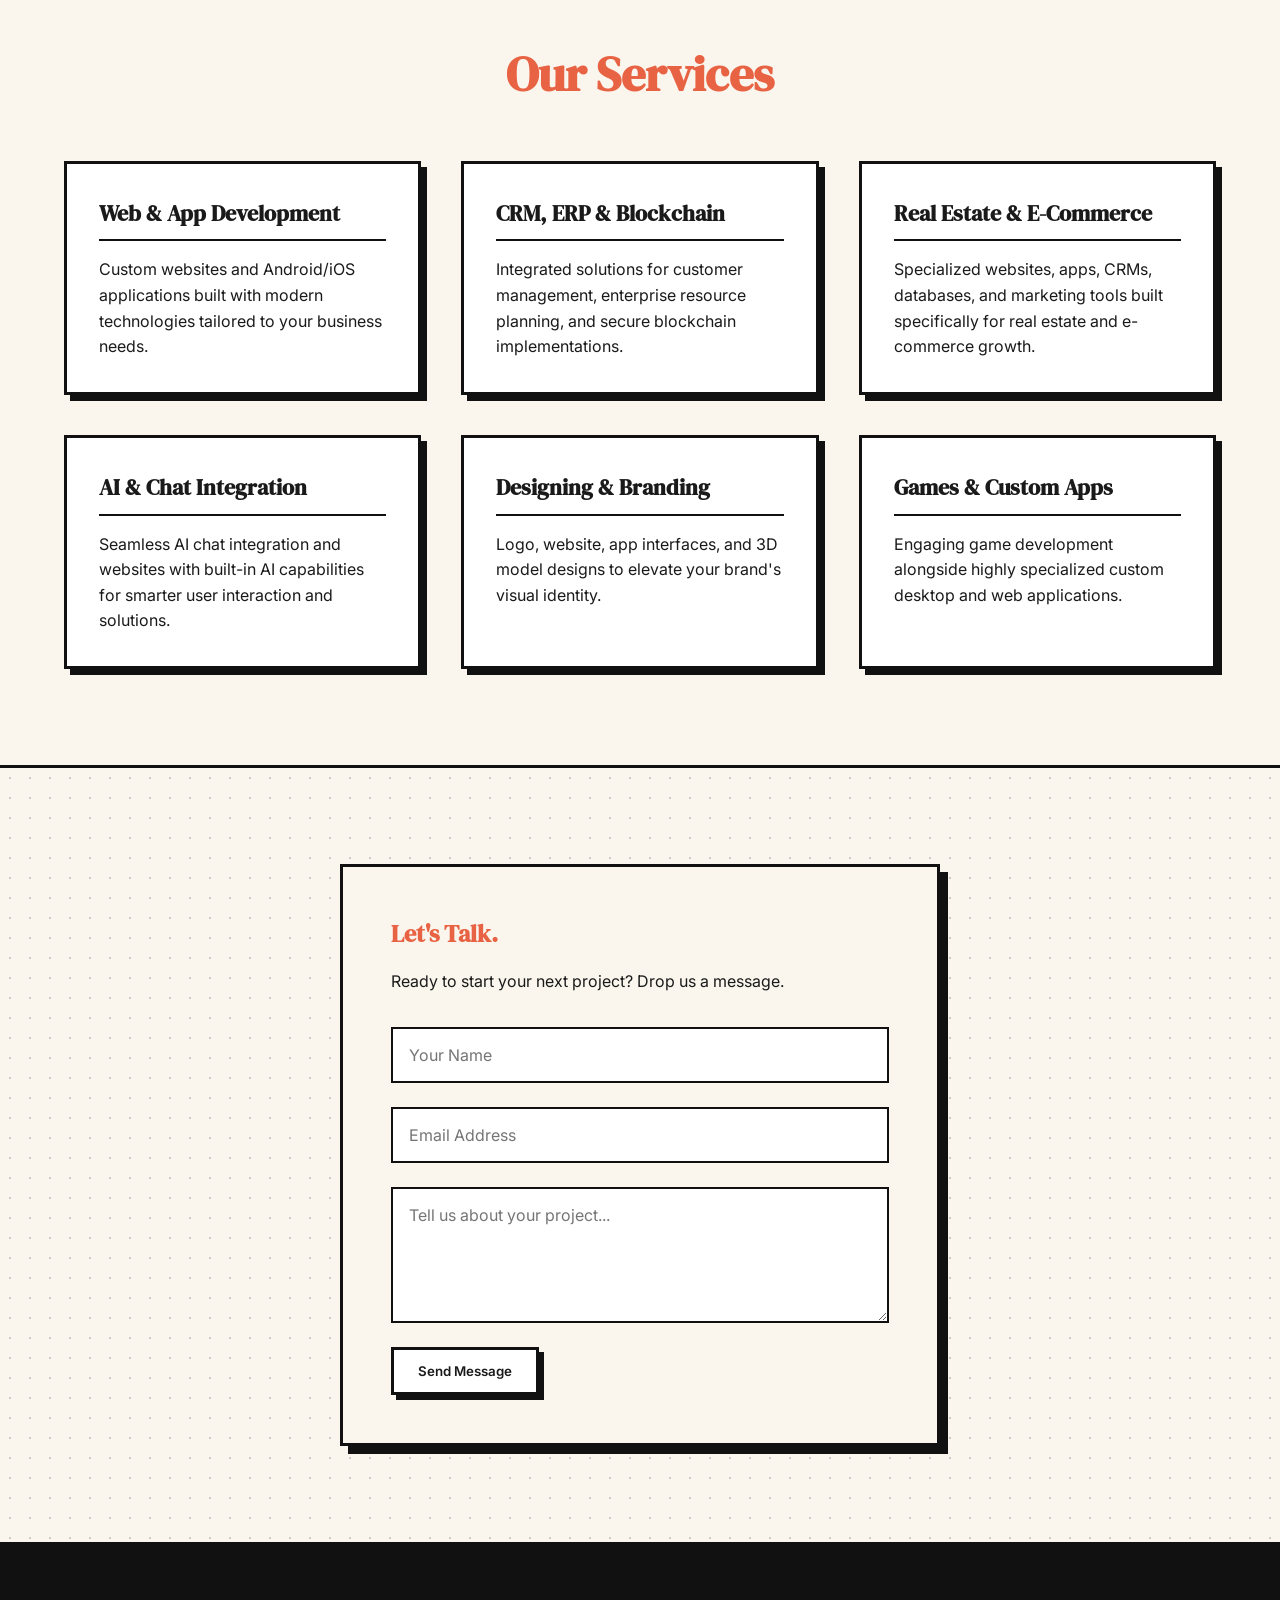
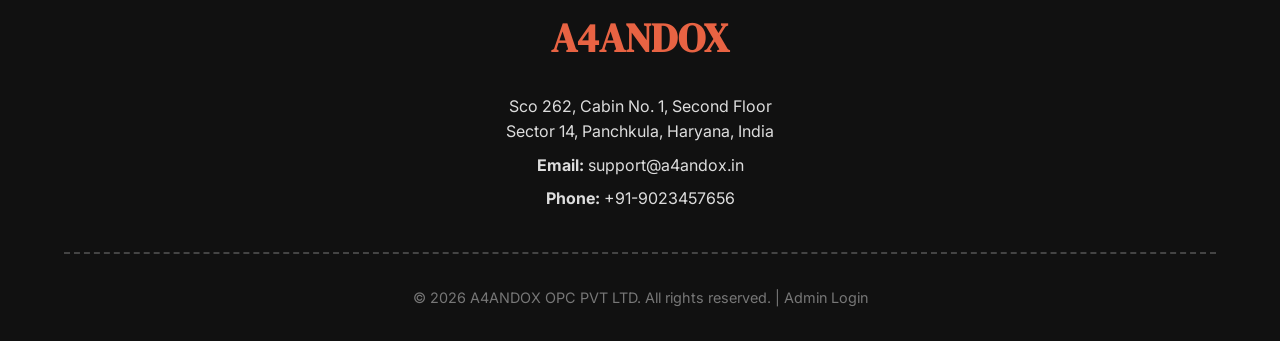
==== commit 282fe244: "Add files via upload" ====
--- a/index.html
+++ b/index.html
@@ -19,22 +19,22 @@
             <li><a href="#home">Home</a></li>
             <li><a href="#features">Architecture</a></li>
             <li><a href="#services">Our Services</a></li>
-            <li><a href="#contact">Contact</a></li>
+            <li><a href="#contact-form-section">Contact</a></li>
         </ul>
-        <a href="#contact" class="btn-primary">Get Started</a>
+        <a href="#contact-form-section" class="btn-primary">Get Started</a>
     </nav>
 
     <header id="home" class="hero">
         <h1 class="hero-title">
             Innovating Through <br>
-            <span class="text-blue">Digital</span> Solutions.
+            <span class="text-orange">Digital</span> Solutions.
         </h1>
         <p class="hero-subtitle">
             A4ANDOX is a technology company innovating the real estate sector and beyond through powerful digital solutions, intelligent automation, and seamless user experiences.
         </p>
         <div class="hero-ctas">
             <a href="#services" class="btn-primary" id="cta-main">Explore Services</a>
-            <a href="#contact" class="btn-secondary" id="cta-secondary">→ Contact Support</a>
+            <a href="#contact-form-section" class="btn-secondary" id="cta-secondary">→ Contact Support</a>
         </div>
     </header>
 
@@ -84,12 +84,30 @@
             </div>
             <div class="service-card animate-on-scroll" style="transition-delay: 0.5s;">
                 <h3>Games & Custom Apps</h3>
-                <p>Engaging game development alongside highly specialized desktop, betting, and trading applications.</p>
+                <p>Engaging game development alongside highly specialized custom desktop and web applications.</p>
             </div>
         </div>
     </section>
 
-    <footer id="contact" class="site-footer">
+    <section id="contact-form-section" class="contact-form-section">
+        <div class="form-container animate-on-scroll">
+            <h2 class="section-title text-orange" style="margin-bottom: 1rem;">Let's Talk.</h2>
+            <p style="margin-bottom: 2rem;">Ready to start your next project? Drop us a message.</p>
+            
+            <form id="a4ContactForm" class="brutal-form">
+                <input type="text" id="userName" placeholder="Your Name" required>
+                <input type="email" id="userEmail" placeholder="Email Address" required>
+                <textarea id="userMessage" rows="5" placeholder="Tell us about your project..." required></textarea>
+                <button type="submit" class="btn-primary">Send Message</button>
+            </form>
+        </div>
+    </section>
+
+    <div id="successToast" class="success-toast">
+        <span style="font-size: 1.5rem;">✨</span> Message Sent Successfully!
+    </div>
+
+    <footer class="site-footer">
         <div class="footer-content animate-on-scroll">
             <h2 class="footer-logo">A4ANDOX</h2>
             <div class="contact-details">
@@ -99,7 +117,7 @@
             </div>
         </div>
         <div class="copyright animate-on-scroll" style="transition-delay: 0.2s;">
-            &copy; 2026 A4ANDOX OPC PVT LTD. All rights reserved.
+            &copy; 2026 A4ANDOX OPC PVT LTD. All rights reserved. | <a href="admin.html" style="color: #777; text-decoration: none;">Admin Login</a>
         </div>
     </footer>
 
--- a/style.css
+++ b/style.css
@@ -3,7 +3,6 @@
     --bg-cream: #FAF6EE;
     --text-black: #1A1A1A;
     --accent-orange: #E86343;
-    --accent-blue: #5C62F3;
     --border-dark: #111111;
     --font-heading: 'DM Serif Display', serif;
     --font-body: 'Inter', sans-serif;
@@ -32,7 +31,6 @@
     font-family: var(--font-heading);
 }
 
-.text-blue { color: var(--accent-blue); }
 .text-orange { color: var(--accent-orange); }
 
 /* Navigation */
@@ -175,7 +173,7 @@
     font-family: var(--font-heading);
     font-weight: bold;
     font-size: 2.5rem;
-    color: var(--accent-blue);
+    color: var(--accent-orange);
     min-width: 80px;
     border-right: 3px solid var(--border-dark);
     margin-right: 2rem;
@@ -231,6 +229,74 @@
     font-family: var(--font-heading);
 }
 
+/* Contact Form Section */
+.contact-form-section {
+    padding: 6rem 5%;
+    display: flex;
+    justify-content: center;
+    background-image: radial-gradient(#ccc 1px, transparent 1px);
+    background-size: 20px 20px;
+}
+
+.form-container {
+    background-color: var(--bg-cream);
+    border: 3px solid var(--border-dark);
+    box-shadow: 8px 8px 0px 0px var(--border-dark);
+    padding: 3rem;
+    max-width: 600px;
+    width: 100%;
+}
+
+.brutal-form {
+    display: flex;
+    flex-direction: column;
+    gap: 1.5rem;
+}
+
+.brutal-form input,
+.brutal-form textarea {
+    width: 100%;
+    padding: 1rem;
+    font-family: var(--font-body);
+    font-size: 1rem;
+    background-color: #fff;
+    border: 2px solid var(--border-dark);
+    color: var(--text-black);
+    outline: none;
+    transition: box-shadow 0.2s;
+}
+
+.brutal-form input:focus,
+.brutal-form textarea:focus {
+    box-shadow: 4px 4px 0px 0px var(--accent-orange);
+}
+
+.brutal-form .btn-primary {
+    align-self: flex-start;
+}
+
+/* Success Toast Animation */
+.success-toast {
+    position: fixed;
+    bottom: -100px; /* Hidden below screen */
+    left: 50%;
+    transform: translateX(-50%);
+    background-color: #fff;
+    border: 3px solid var(--border-dark);
+    box-shadow: 5px 5px 0px 0px var(--accent-orange);
+    padding: 1rem 2rem;
+    font-weight: bold;
+    display: flex;
+    align-items: center;
+    gap: 0.5rem;
+    z-index: 1000;
+    transition: bottom 0.5s cubic-bezier(0.175, 0.885, 0.32, 1.275);
+}
+
+.success-toast.show {
+    bottom: 30px; /* Slides up */
+}
+
 /* Footer Section */
 .site-footer {
     background-color: var(--border-dark);
@@ -284,4 +350,5 @@
     .hero-ctas { flex-direction: column; }
     .step-card { flex-direction: column; align-items: flex-start; text-align: left; padding: 1.5rem; }
     .step-number { border-right: none; border-bottom: 3px solid var(--border-dark); padding-bottom: 0.5rem; margin-bottom: 1rem; width: 100%; }
-}
+    .form-container { padding: 2rem; }
+}
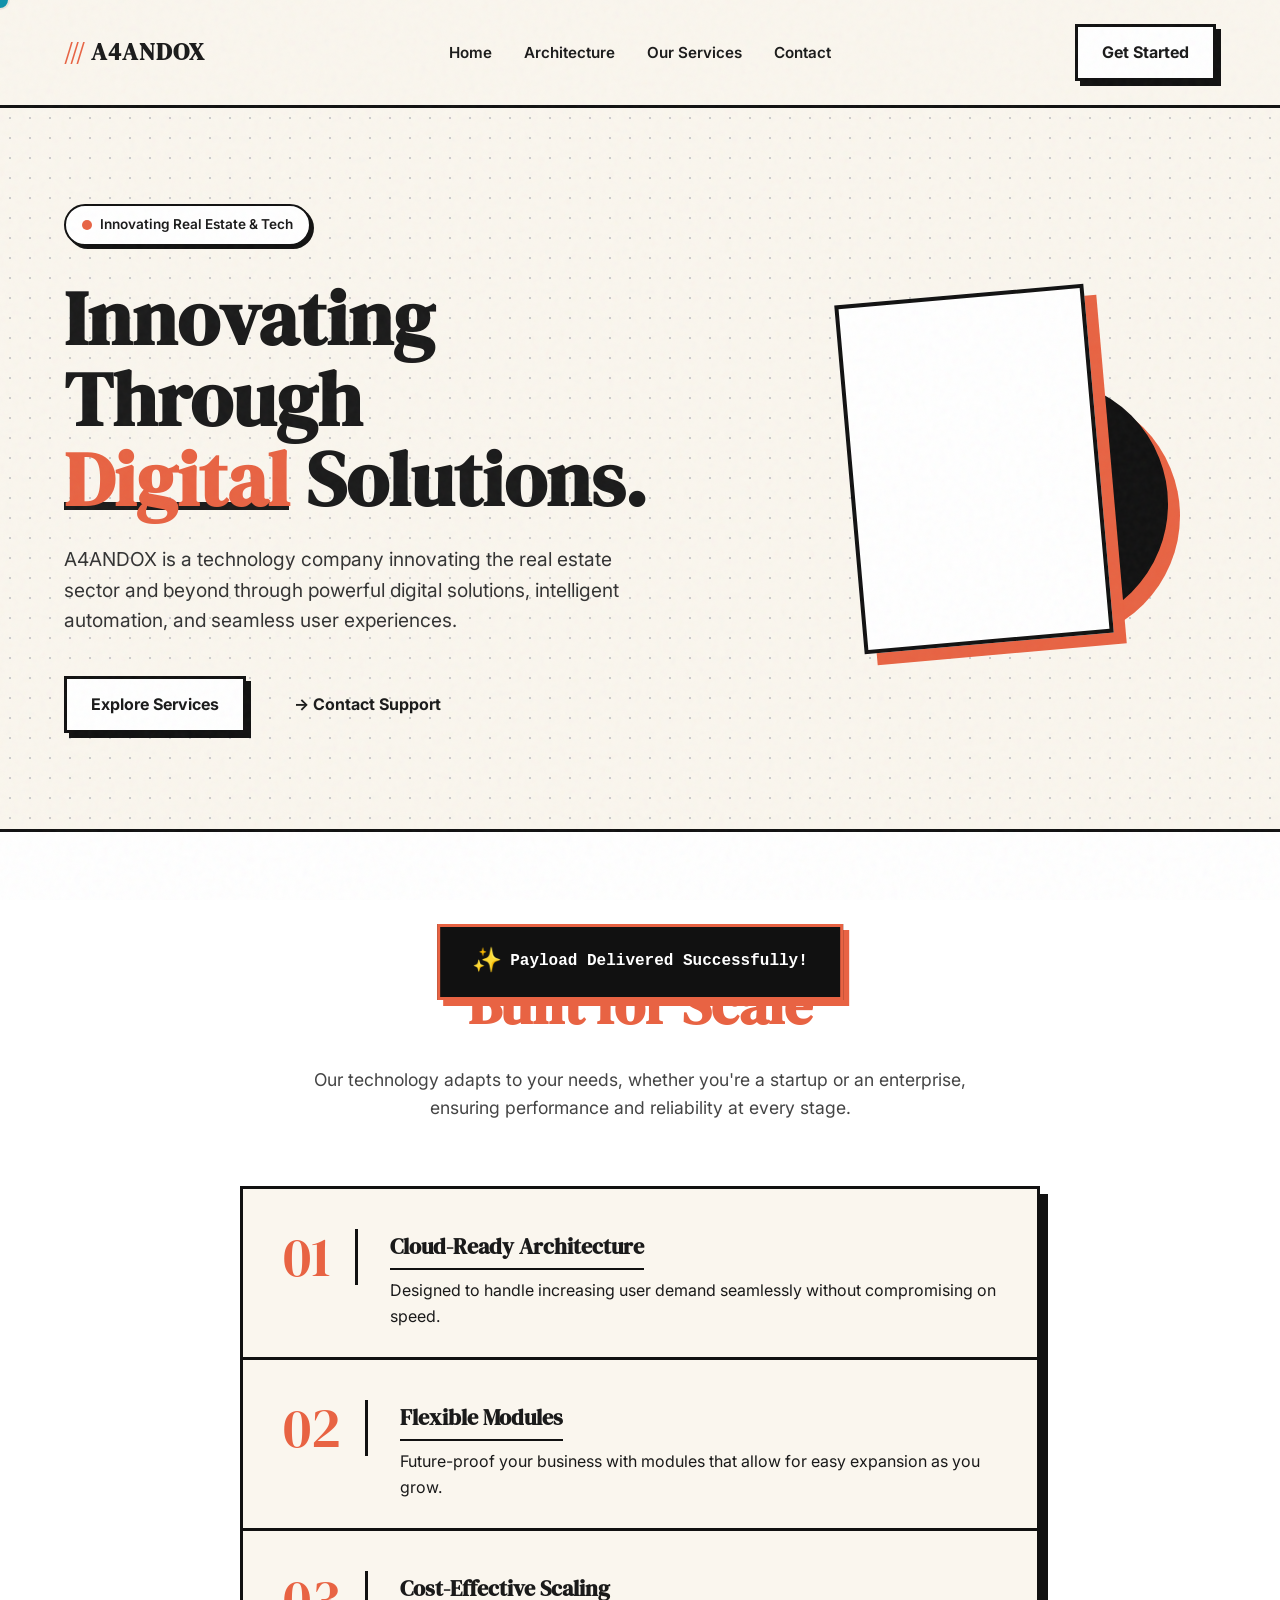
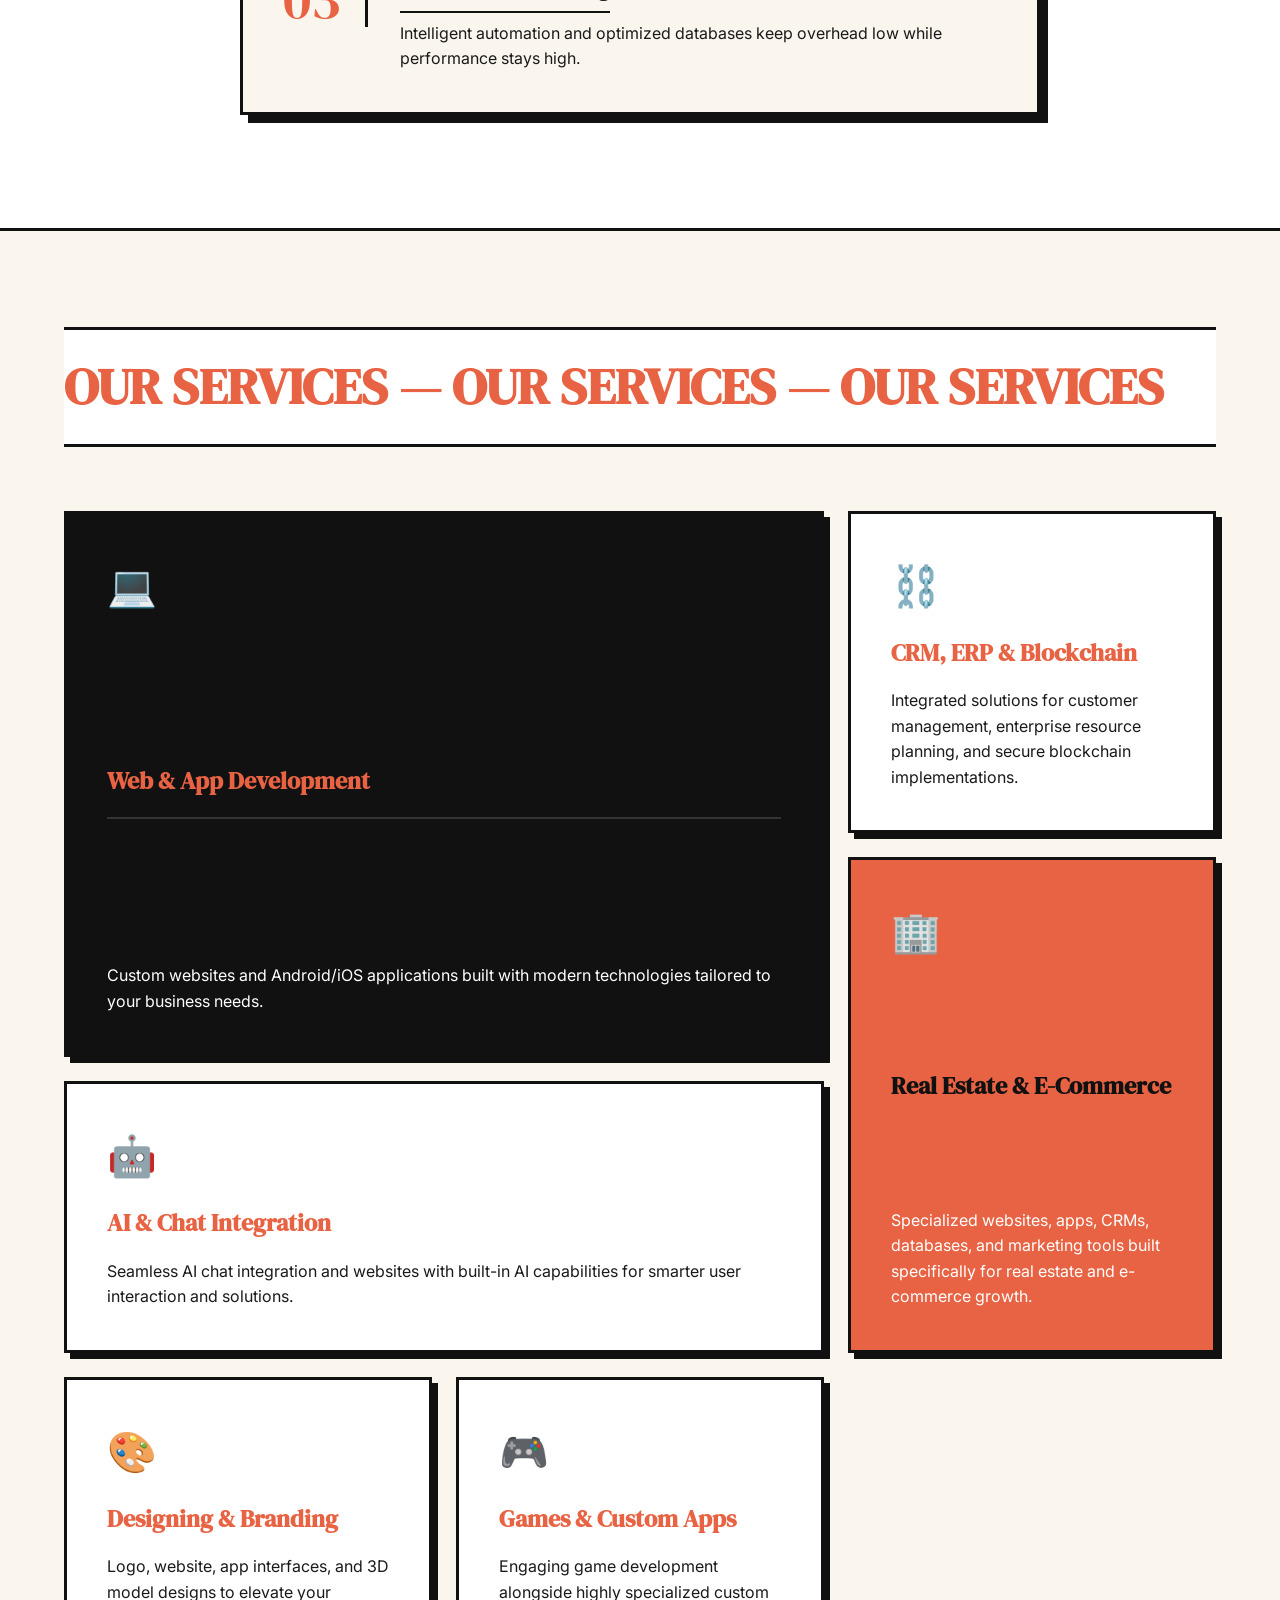
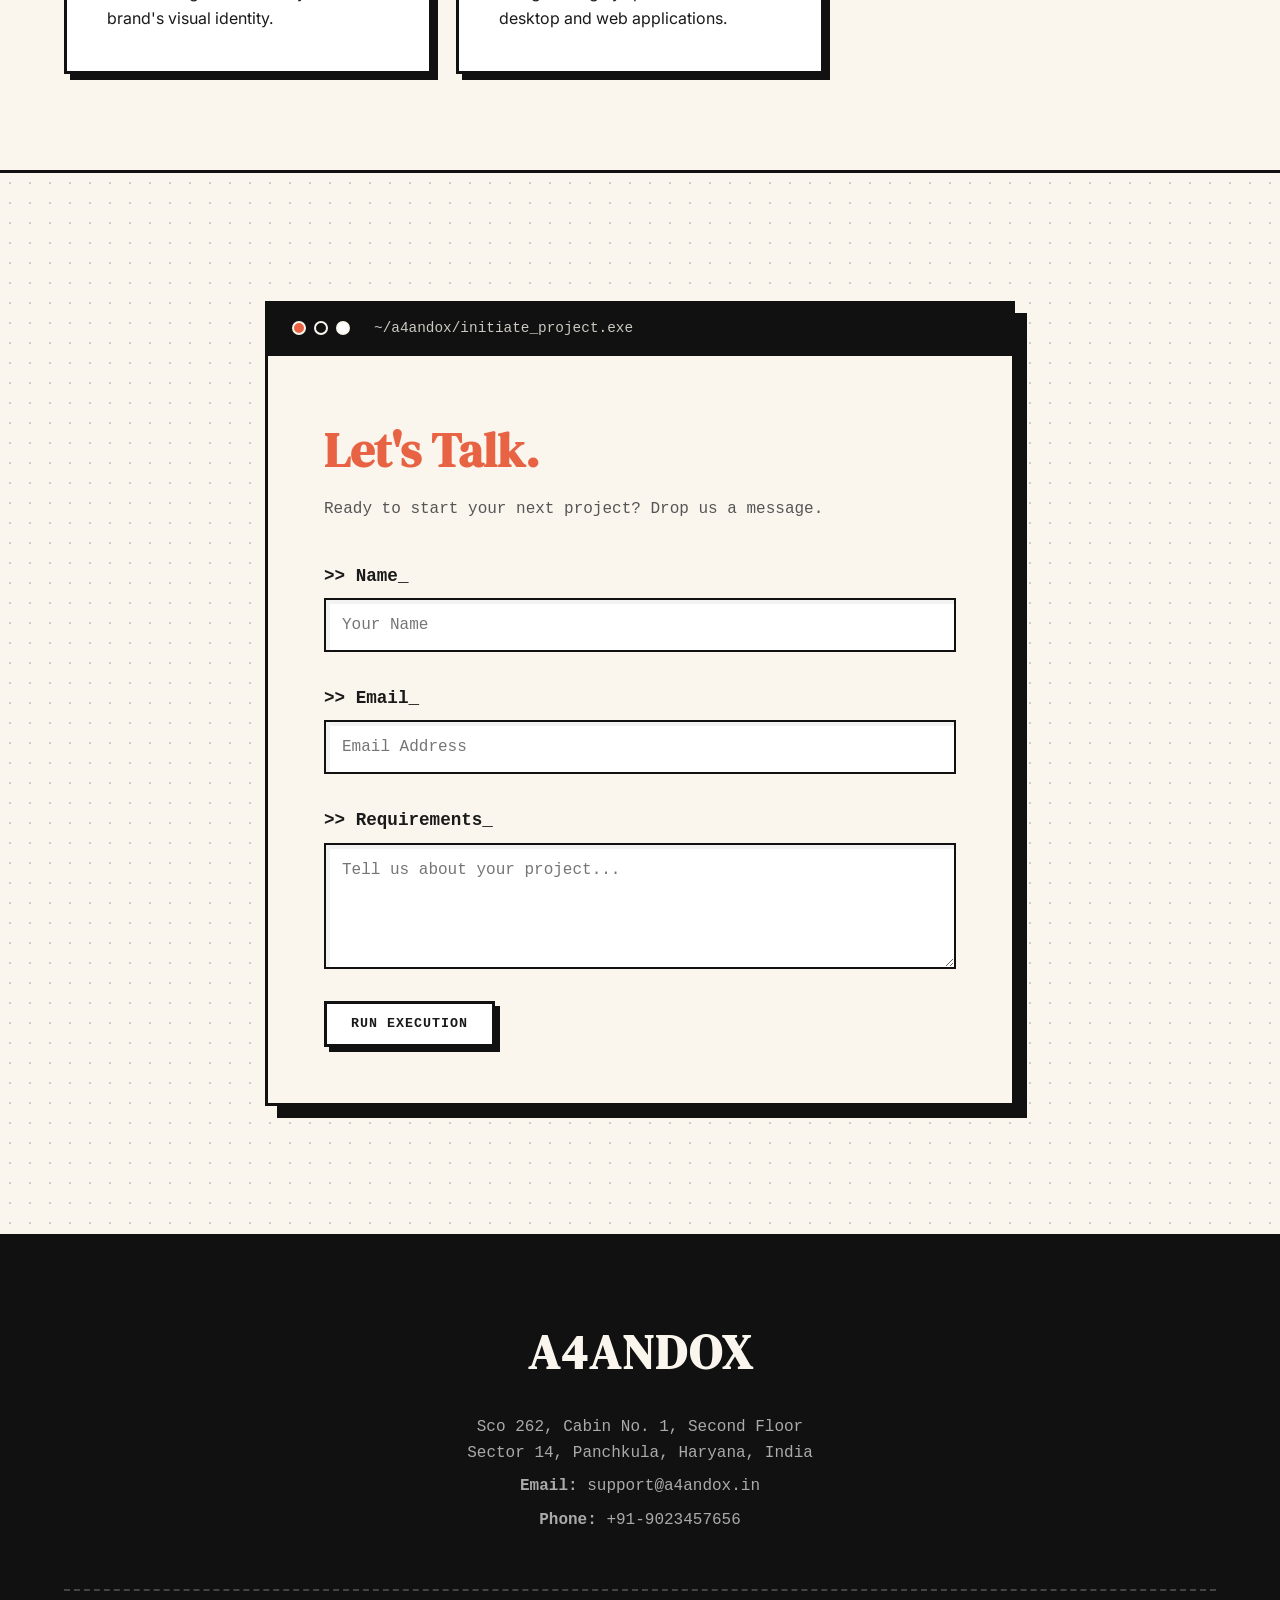
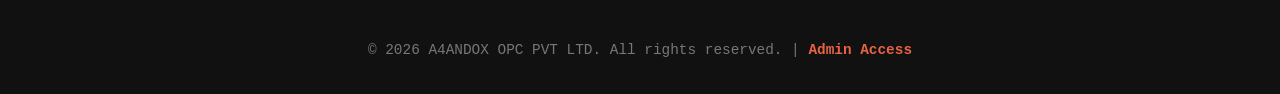
==== commit 5d28587f: "Add files via upload" ====
--- a/index.html
+++ b/index.html
@@ -6,12 +6,15 @@
     <title>A4ANDOX | Powerful Digital Solutions</title>
     <link rel="preconnect" href="https://fonts.googleapis.com">
     <link rel="preconnect" href="https://fonts.gstatic.com" crossorigin>
-    <link href="https://fonts.googleapis.com/css2?family=DM+Serif+Display&family=Inter:wght@400;500;600;700&display=swap" rel="stylesheet">
+    <link href="https://fonts.googleapis.com/css2?family=DM+Serif+Display&family=Inter:wght@400;500;600;700;900&display=swap" rel="stylesheet">
     <link rel="stylesheet" href="style.css">
 </head>
 <body>
 
-    <nav class="navbar">
+    <div class="noise-overlay"></div>
+    <div class="custom-cursor"></div>
+
+    <nav class="navbar relative-z">
         <div class="logo">
             <span class="logo-icon">///</span> A4ANDOX
         </div>
@@ -21,103 +24,157 @@
             <li><a href="#services">Our Services</a></li>
             <li><a href="#contact-form-section">Contact</a></li>
         </ul>
-        <a href="#contact-form-section" class="btn-primary">Get Started</a>
+        <a href="#contact-form-section" class="btn-primary magnetic-btn">Get Started</a>
     </nav>
 
-    <header id="home" class="hero">
-        <h1 class="hero-title">
-            Innovating Through <br>
-            <span class="text-orange">Digital</span> Solutions.
-        </h1>
-        <p class="hero-subtitle">
-            A4ANDOX is a technology company innovating the real estate sector and beyond through powerful digital solutions, intelligent automation, and seamless user experiences.
-        </p>
-        <div class="hero-ctas">
-            <a href="#services" class="btn-primary" id="cta-main">Explore Services</a>
-            <a href="#contact-form-section" class="btn-secondary" id="cta-secondary">→ Contact Support</a>
+    <header id="home" class="hero relative-z split-layout">
+        <div class="hero-content">
+            <div class="status-badge">
+                <span class="pulse-indicator"></span> Innovating Real Estate & Tech
+            </div>
+            
+            <h1 class="hero-title">
+                Innovating Through <br>
+                <span class="text-orange highlight-stroke">Digital</span> Solutions.
+            </h1>
+            <p class="hero-subtitle">
+                A4ANDOX is a technology company innovating the real estate sector and beyond through powerful digital solutions, intelligent automation, and seamless user experiences.
+            </p>
+            <div class="hero-ctas">
+                <a href="#services" class="btn-primary magnetic-btn" id="cta-main">Explore Services</a>
+                <a href="#contact-form-section" class="btn-secondary link-hover-effect" id="cta-secondary">→ Contact Support</a>
+            </div>
+        </div>
+        
+        <div class="hero-visual">
+            <div class="abstract-shape shape-1"></div>
+            <div class="abstract-shape shape-2"></div>
         </div>
     </header>
 
-    <section id="features" class="how-to-work">
-        <h2 class="section-title text-orange">Built for Scale</h2>
-        <p class="section-subtitle">Our technology adapts to your needs, whether you're a startup or an enterprise, ensuring performance and reliability at every stage.</p>
+    <section id="features" class="how-to-work relative-z">
+        <div class="section-header-centered">
+            <h2 class="section-title text-orange">Built for Scale</h2>
+            <p class="section-subtitle">Our technology adapts to your needs, whether you're a startup or an enterprise, ensuring performance and reliability at every stage.</p>
+        </div>
         
-        <div class="steps-container">
-            <div class="step-card animate-on-scroll">
-                <div class="step-number">01</div>
-                <div class="step-text"><strong>Cloud-Ready Architecture:</strong> Designed to handle increasing user demand seamlessly without compromising on speed.</div>
+        <div class="architecture-stack">
+            <div class="stack-item animate-on-scroll">
+                <div class="stack-number">01</div>
+                <div class="stack-content">
+                    <h3 class="stack-title">Cloud-Ready Architecture</h3>
+                    <p class="stack-text">Designed to handle increasing user demand seamlessly without compromising on speed.</p>
+                </div>
             </div>
-            <div class="step-card animate-on-scroll" style="transition-delay: 0.1s;">
-                <div class="step-number">02</div>
-                <div class="step-text"><strong>Flexible Modules:</strong> Future-proof your business with modules that allow for easy expansion as you grow.</div>
+            <div class="stack-item animate-on-scroll" style="transition-delay: 0.1s;">
+                <div class="stack-number">02</div>
+                <div class="stack-content">
+                    <h3 class="stack-title">Flexible Modules</h3>
+                    <p class="stack-text">Future-proof your business with modules that allow for easy expansion as you grow.</p>
+                </div>
             </div>
-            <div class="step-card animate-on-scroll" style="transition-delay: 0.2s;">
-                <div class="step-number">03</div>
-                <div class="step-text"><strong>Cost-Effective Scaling:</strong> Intelligent automation and optimized databases keep overhead low while performance stays high.</div>
+            <div class="stack-item animate-on-scroll" style="transition-delay: 0.2s;">
+                <div class="stack-number">03</div>
+                <div class="stack-content">
+                    <h3 class="stack-title">Cost-Effective Scaling</h3>
+                    <p class="stack-text">Intelligent automation and optimized databases keep overhead low while performance stays high.</p>
+                </div>
             </div>
         </div>
     </section>
 
-    <section id="services" class="services">
-        <h2 class="section-title text-orange" style="text-align: center; margin-bottom: 3rem;">Our Services</h2>
+    <section id="services" class="services relative-z">
+        <h2 class="section-title text-orange text-center marquee-style">Our Services — Our Services — Our Services</h2>
         
-        <div class="services-grid">
-            <div class="service-card animate-on-scroll">
+        <div class="bento-grid">
+            <div class="service-card bento-featured animate-on-scroll">
+                <div class="card-icon">💻</div>
                 <h3>Web & App Development</h3>
                 <p>Custom websites and Android/iOS applications built with modern technologies tailored to your business needs.</p>
             </div>
-            <div class="service-card animate-on-scroll" style="transition-delay: 0.1s;">
+            
+            <div class="service-card bento-standard animate-on-scroll" style="transition-delay: 0.1s;">
+                <div class="card-icon">⛓️</div>
                 <h3>CRM, ERP & Blockchain</h3>
                 <p>Integrated solutions for customer management, enterprise resource planning, and secure blockchain implementations.</p>
             </div>
-            <div class="service-card animate-on-scroll" style="transition-delay: 0.2s;">
+            
+            <div class="service-card bento-tall animate-on-scroll" style="transition-delay: 0.2s;">
+                <div class="card-icon">🏢</div>
                 <h3>Real Estate & E-Commerce</h3>
                 <p>Specialized websites, apps, CRMs, databases, and marketing tools built specifically for real estate and e-commerce growth.</p>
             </div>
-            <div class="service-card animate-on-scroll" style="transition-delay: 0.3s;">
+            
+            <div class="service-card bento-wide animate-on-scroll" style="transition-delay: 0.3s;">
+                <div class="card-icon">🤖</div>
                 <h3>AI & Chat Integration</h3>
                 <p>Seamless AI chat integration and websites with built-in AI capabilities for smarter user interaction and solutions.</p>
             </div>
-            <div class="service-card animate-on-scroll" style="transition-delay: 0.4s;">
+            
+            <div class="service-card bento-standard animate-on-scroll" style="transition-delay: 0.4s;">
+                <div class="card-icon">🎨</div>
                 <h3>Designing & Branding</h3>
                 <p>Logo, website, app interfaces, and 3D model designs to elevate your brand's visual identity.</p>
             </div>
-            <div class="service-card animate-on-scroll" style="transition-delay: 0.5s;">
+            
+            <div class="service-card bento-standard animate-on-scroll" style="transition-delay: 0.5s;">
+                <div class="card-icon">🎮</div>
                 <h3>Games & Custom Apps</h3>
                 <p>Engaging game development alongside highly specialized custom desktop and web applications.</p>
             </div>
         </div>
     </section>
 
-    <section id="contact-form-section" class="contact-form-section">
-        <div class="form-container animate-on-scroll">
-            <h2 class="section-title text-orange" style="margin-bottom: 1rem;">Let's Talk.</h2>
-            <p style="margin-bottom: 2rem;">Ready to start your next project? Drop us a message.</p>
+    <section id="contact-form-section" class="contact-form-section relative-z">
+        
+        <div class="terminal-container animate-on-scroll">
+            <div class="terminal-header">
+                <div class="terminal-buttons">
+                    <span class="t-btn close"></span>
+                    <span class="t-btn min"></span>
+                    <span class="t-btn max"></span>
+                </div>
+                <div class="terminal-title">~/a4andox/initiate_project.exe</div>
+            </div>
             
-            <form id="a4ContactForm" class="brutal-form">
-                <input type="text" id="userName" placeholder="Your Name" required>
-                <input type="email" id="userEmail" placeholder="Email Address" required>
-                <textarea id="userMessage" rows="5" placeholder="Tell us about your project..." required></textarea>
-                <button type="submit" class="btn-primary">Send Message</button>
-            </form>
+            <div class="terminal-body">
+                <h2 class="terminal-heading text-orange">Let's Talk.</h2>
+                <p class="terminal-sub">Ready to start your next project? Drop us a message.</p>
+                
+                <form id="a4ContactForm" class="brutal-form code-style-form">
+                    <div class="input-group">
+                        <label for="userName">>> Name_</label>
+                        <input type="text" id="userName" placeholder="Your Name" required>
+                    </div>
+                    <div class="input-group">
+                        <label for="userEmail">>> Email_</label>
+                        <input type="email" id="userEmail" placeholder="Email Address" required>
+                    </div>
+                    <div class="input-group">
+                        <label for="userMessage">>> Requirements_</label>
+                        <textarea id="userMessage" rows="5" placeholder="Tell us about your project..." required></textarea>
+                    </div>
+                    <button type="submit" class="btn-primary run-command-btn">Run Execution</button>
+                </form>
+            </div>
         </div>
     </section>
 
     <div id="successToast" class="success-toast">
-        <span style="font-size: 1.5rem;">✨</span> Message Sent Successfully!
+        <span style="font-size: 1.5rem;">✨</span> Payload Delivered Successfully!
     </div>
 
-    <footer class="site-footer">
+    <footer class="site-footer relative-z">
         <div class="footer-content animate-on-scroll">
             <h2 class="footer-logo">A4ANDOX</h2>
-            <div class="contact-details">
+            <div class="contact-details terminal-font">
                 <p>Sco 262, Cabin No. 1, Second Floor<br>Sector 14, Panchkula, Haryana, India</p>
                 <p><strong>Email:</strong> support@a4andox.in</p>
                 <p><strong>Phone:</strong> +91-9023457656</p>
             </div>
         </div>
         <div class="copyright animate-on-scroll" style="transition-delay: 0.2s;">
-            &copy; 2026 A4ANDOX OPC PVT LTD. All rights reserved. | <a href="admin.html" style="color: #777; text-decoration: none;">Admin Login</a>
+            &copy; 2026 A4ANDOX OPC PVT LTD. All rights reserved. | <a href="admin.html" class="admin-link">Admin Access</a>
         </div>
     </footer>
 
--- a/style.css
+++ b/style.css
@@ -6,12 +6,14 @@
     --border-dark: #111111;
     --font-heading: 'DM Serif Display', serif;
     --font-body: 'Inter', sans-serif;
+    --font-mono: 'Courier New', Courier, monospace;
 }
 
 * {
     margin: 0;
     padding: 0;
     box-sizing: border-box;
+    cursor: none; /* Hides default cursor for our custom one */
 }
 
 html {
@@ -24,10 +26,55 @@
     font-family: var(--font-body);
     line-height: 1.6;
     overflow-x: hidden;
-}
+    position: relative;
+}
+
+/* --- CREATIVE TOUCHES --- */
+
+/* 1. Grainy Noise Overlay */
+.noise-overlay {
+    position: fixed;
+    top: 0;
+    left: 0;
+    width: 100vw;
+    height: 100vh;
+    pointer-events: none;
+    z-index: 9999;
+    opacity: 0.04;
+    background-image: url("data:image/svg+xml,%3Csvg viewBox='0 0 200 200' xmlns='http://www.w3.org/2000/svg'%3E%3Cfilter id='noiseFilter'%3E%3CfeTurbulence type='fractalNoise' baseFrequency='0.65' numOctaves='3' stitchTiles='stitch'/%3E%3C/filter%3E%3Crect width='100%25' height='100%25' filter='url(%23noiseFilter)'/%3E%3C/svg%3E");
+}
+
+/* 2. Custom Orange Dot Cursor (Desktop Only) */
+@media (pointer: fine) {
+    .custom-cursor {
+        width: 20px;
+        height: 20px;
+        background-color: var(--accent-orange);
+        border: 2px solid var(--border-dark);
+        border-radius: 50%;
+        position: fixed;
+        pointer-events: none;
+        z-index: 10000;
+        transform: translate(-50%, -50%);
+        transition: transform 0.1s ease, background-color 0.2s;
+        mix-blend-mode: difference;
+    }
+    
+    /* Hover state for buttons */
+    a:hover ~ .custom-cursor, button:hover ~ .custom-cursor, input:hover ~ .custom-cursor {
+        transform: translate(-50%, -50%) scale(1.5);
+        background-color: #fff;
+    }
+}
+@media (pointer: coarse) {
+    * { cursor: auto; } /* Reverts to normal for touch screens */
+    .custom-cursor { display: none; }
+}
+
+.relative-z { position: relative; z-index: 10; }
 
 /* Typography */
-h1, h2, h3, .logo, .footer-logo {
+h1, h2, h3, .logo, .footer-logo, .terminal-heading {
     font-family: var(--font-heading);
 }
 
@@ -46,38 +93,18 @@
     z-index: 100;
 }
 
-.logo {
-    font-size: 1.5rem;
-    font-weight: bold;
-    letter-spacing: 1px;
-}
-
+.logo { font-size: 1.5rem; font-weight: bold; letter-spacing: 1px; }
 .logo-icon { color: var(--accent-orange); }
 
-.nav-links {
-    list-style: none;
-    display: flex;
-    gap: 2rem;
-}
-
-.nav-links a {
-    text-decoration: none;
-    color: var(--text-black);
-    font-weight: 600;
-    font-size: 0.95rem;
-    transition: color 0.2s;
-}
-
-.nav-links a:hover {
-    color: var(--accent-orange);
-}
-
-/* Buttons (Neo-Brutalist Style) */
+.nav-links { list-style: none; display: flex; gap: 2rem; }
+.nav-links a { text-decoration: none; color: var(--text-black); font-weight: 600; font-size: 0.95rem; transition: color 0.2s; }
+.nav-links a:hover { color: var(--accent-orange); }
+
+/* Buttons (Neo-Brutalist) */
 .btn-primary, .btn-secondary {
     padding: 0.8rem 1.5rem;
-    font-weight: 600;
+    font-weight: 700;
     font-family: var(--font-body);
-    cursor: pointer;
     text-decoration: none;
     display: inline-block;
     transition: transform 0.1s ease, box-shadow 0.1s ease;
@@ -95,260 +122,191 @@
     box-shadow: 0px 0px 0px 0px var(--border-dark);
 }
 
-.btn-secondary {
-    background: transparent;
-    border: none;
-    font-size: 1rem;
-    color: var(--text-black);
-}
-
-.btn-secondary:hover {
-    text-decoration: underline;
-}
-
-/* Hero Section */
+.btn-secondary { background: transparent; border: none; font-size: 1rem; color: var(--text-black); }
+.btn-secondary:hover { text-decoration: underline; text-decoration-color: var(--accent-orange); text-decoration-thickness: 3px; text-underline-offset: 4px; }
+
+/* --- HERO SPLIT LAYOUT --- */
 .hero {
-    text-align: center;
-    padding: 8rem 5% 6rem;
+    padding: 6rem 5% 6rem;
     border-bottom: 3px solid var(--border-dark);
     background-image: radial-gradient(#ccc 1px, transparent 1px);
     background-size: 20px 20px;
-}
-
-.hero-title {
-    font-size: clamp(3rem, 6vw, 5.5rem);
-    line-height: 1.1;
-    margin-bottom: 1.5rem;
-}
-
-.hero-subtitle {
-    max-width: 700px;
-    margin: 0 auto 2.5rem;
-    font-size: 1.15rem;
-    color: #333;
-}
-
-.hero-ctas {
     display: flex;
-    justify-content: center;
-    gap: 1.5rem;
     align-items: center;
-}
-
-/* Architecture / Built for Scale */
-.how-to-work {
-    padding: 6rem 5%;
-    max-width: 900px;
-    margin: 0 auto;
-}
-
-.section-subtitle {
-    text-align: center;
-    margin-bottom: 3rem;
-    font-size: 1.1rem;
-    color: #444;
-}
-
-.how-to-work .section-title {
-    text-align: center;
-    font-size: 3rem;
-}
-
-.steps-container {
-    display: flex;
-    flex-direction: column;
-    gap: 1.5rem;
-}
-
-.step-card {
+    justify-content: space-between;
+    gap: 4rem;
+    min-height: 80vh;
+}
+
+.hero-content { flex: 1; max-width: 750px; }
+
+/* Status Badge */
+.status-badge {
+    display: inline-flex;
+    align-items: center;
+    gap: 0.5rem;
+    padding: 0.5rem 1rem;
+    border: 2px solid var(--border-dark);
+    border-radius: 50px;
+    font-size: 0.85rem;
+    font-weight: 600;
+    background-color: #fff;
+    margin-bottom: 2rem;
+    box-shadow: 3px 3px 0 0 var(--border-dark);
+}
+
+.pulse-indicator {
+    width: 10px;
+    height: 10px;
+    background-color: var(--accent-orange);
+    border-radius: 50%;
+    animation: pulse 2s infinite;
+}
+
+@keyframes pulse {
+    0% { box-shadow: 0 0 0 0 rgba(232, 99, 67, 0.7); }
+    70% { box-shadow: 0 0 0 10px rgba(232, 99, 67, 0); }
+    100% { box-shadow: 0 0 0 0 rgba(232, 99, 67, 0); }
+}
+
+.hero-title { font-size: clamp(3.5rem, 6vw, 6rem); line-height: 1.05; margin-bottom: 1.5rem; }
+.highlight-stroke { position: relative; display: inline-block; }
+.highlight-stroke::after {
+    content: ''; position: absolute; bottom: 10px; left: 0; width: 100%; height: 8px;
+    background-color: var(--text-black); z-index: -1;
+}
+
+.hero-subtitle { font-size: 1.2rem; color: #333; margin-bottom: 2.5rem; max-width: 600px; }
+.hero-ctas { display: flex; gap: 1.5rem; align-items: center; }
+
+/* Hero Abstract Visual (Right Side) */
+.hero-visual { flex: 0.8; position: relative; height: 400px; display: flex; justify-content: center; align-items: center; }
+.abstract-shape { position: absolute; border: 4px solid var(--border-dark); box-shadow: 12px 12px 0 0 var(--accent-orange); }
+.shape-1 { width: 250px; height: 350px; background-color: #fff; transform: rotate(-5deg); z-index: 2; }
+.shape-2 { width: 250px; height: 250px; background-color: var(--border-dark); border-radius: 50%; right: 10%; bottom: 10%; z-index: 1; }
+
+/* --- ARCHITECTURE STACK --- */
+.how-to-work { padding: 8rem 5%; background-color: #fff; border-bottom: 3px solid var(--border-dark); }
+.section-header-centered { text-align: center; max-width: 700px; margin: 0 auto 4rem; }
+.how-to-work .section-title { font-size: 3.5rem; margin-bottom: 1rem; }
+.how-to-work .section-subtitle { font-size: 1.1rem; color: #444; }
+
+.architecture-stack { display: flex; flex-direction: column; gap: 0; max-width: 800px; margin: 0 auto; }
+.stack-item {
     display: flex;
     border: 3px solid var(--border-dark);
-    background-color: #fff;
-    box-shadow: 6px 6px 0px 0px var(--border-dark);
-    padding: 2rem;
-    align-items: center;
-}
-
-.step-number {
-    font-family: var(--font-heading);
-    font-weight: bold;
-    font-size: 2.5rem;
-    color: var(--accent-orange);
-    min-width: 80px;
-    border-right: 3px solid var(--border-dark);
-    margin-right: 2rem;
-    padding-right: 1rem;
-}
-
-.step-text {
-    font-size: 1.05rem;
-}
-
-/* Services Grid */
-.services {
-    padding: 6rem 5%;
     background-color: var(--bg-cream);
-    border-top: 3px solid var(--border-dark);
-    border-bottom: 3px solid var(--border-dark);
-    overflow: hidden;
-}
-
-.services .section-title {
-    font-size: 3rem;
-}
-
-.services-grid {
+    padding: 2.5rem;
+    align-items: flex-start;
+    margin-bottom: -15px; /* Creates the stacked overlapping look */
+    position: relative;
+    box-shadow: 8px 8px 0px 0px var(--border-dark);
+    transition: transform 0.3s ease;
+}
+.stack-item:hover { transform: translateX(10px); z-index: 5; background-color: #fff; }
+.stack-number { font-family: var(--font-heading); font-size: 3.5rem; color: var(--accent-orange); line-height: 1; margin-right: 2rem; border-right: 3px solid var(--border-dark); padding-right: 1.5rem; }
+.stack-title { font-size: 1.4rem; margin-bottom: 0.5rem; border-bottom: 2px solid var(--border-dark); display: inline-block; padding-bottom: 0.2rem; }
+
+/* --- BENTO GRID SERVICES --- */
+.services { padding: 6rem 5%; overflow: hidden; }
+.marquee-style { font-size: 4vw; white-space: nowrap; overflow: hidden; margin-bottom: 4rem; text-transform: uppercase; border-top: 3px solid var(--border-dark); border-bottom: 3px solid var(--border-dark); padding: 1rem 0; background: #fff; }
+
+.bento-grid {
     display: grid;
-    grid-template-columns: repeat(auto-fit, minmax(300px, 1fr));
-    gap: 2.5rem;
+    grid-template-columns: repeat(3, 1fr);
+    grid-auto-rows: minmax(200px, auto);
+    gap: 1.5rem;
     max-width: 1200px;
     margin: 0 auto;
 }
 
 .service-card {
     border: 3px solid var(--border-dark);
-    padding: 2rem;
+    padding: 2.5rem;
     background-color: #fff;
     box-shadow: 6px 6px 0px 0px var(--border-dark);
     display: flex;
     flex-direction: column;
-    gap: 1rem;
+    justify-content: space-between;
     transition: box-shadow 0.3s ease, transform 0.3s ease; 
 }
-
-.service-card:hover {
-    transform: translate(-4px, -4px) !important;
-    box-shadow: 10px 10px 0px 0px var(--border-dark);
-}
-
-.service-card h3 {
-    font-size: 1.4rem;
-    color: var(--text-black);
-    border-bottom: 2px solid var(--border-dark);
-    padding-bottom: 0.5rem;
-    font-family: var(--font-heading);
-}
-
-/* Contact Form Section */
-.contact-form-section {
-    padding: 6rem 5%;
-    display: flex;
-    justify-content: center;
-    background-image: radial-gradient(#ccc 1px, transparent 1px);
-    background-size: 20px 20px;
-}
-
-.form-container {
-    background-color: var(--bg-cream);
-    border: 3px solid var(--border-dark);
-    box-shadow: 8px 8px 0px 0px var(--border-dark);
-    padding: 3rem;
-    max-width: 600px;
-    width: 100%;
-}
-
-.brutal-form {
-    display: flex;
-    flex-direction: column;
-    gap: 1.5rem;
-}
-
-.brutal-form input,
-.brutal-form textarea {
-    width: 100%;
-    padding: 1rem;
-    font-family: var(--font-body);
-    font-size: 1rem;
-    background-color: #fff;
-    border: 2px solid var(--border-dark);
-    color: var(--text-black);
-    outline: none;
-    transition: box-shadow 0.2s;
-}
-
-.brutal-form input:focus,
-.brutal-form textarea:focus {
-    box-shadow: 4px 4px 0px 0px var(--accent-orange);
-}
-
-.brutal-form .btn-primary {
-    align-self: flex-start;
-}
-
-/* Success Toast Animation */
+.service-card:hover { transform: translate(-4px, -4px) !important; box-shadow: 12px 12px 0px 0px var(--border-dark); }
+.card-icon { font-size: 2.5rem; margin-bottom: 1rem; }
+.service-card h3 { font-size: 1.5rem; margin-bottom: 1rem; color: var(--accent-orange); }
+
+/* Bento Sizing Classes */
+@media (min-width: 900px) {
+    .bento-featured { grid-column: span 2; grid-row: span 2; background-color: var(--border-dark); color: #fff; }
+    .bento-featured h3 { color: var(--accent-orange); border-bottom: 2px solid #333; padding-bottom: 1rem; }
+    .bento-tall { grid-row: span 2; background-color: var(--accent-orange); color: #fff; }
+    .bento-tall h3 { color: var(--border-dark); }
+    .bento-wide { grid-column: span 2; }
+}
+
+/* --- TERMINAL CONTACT FORM --- */
+.contact-form-section { padding: 8rem 5%; display: flex; justify-content: center; background-image: radial-gradient(#ccc 1px, transparent 1px); background-size: 20px 20px; border-top: 3px solid var(--border-dark); }
+
+.terminal-container { width: 100%; max-width: 750px; border: 3px solid var(--border-dark); box-shadow: 12px 12px 0px 0px var(--border-dark); background-color: #fff; display: flex; flex-direction: column; }
+.terminal-header { background-color: var(--border-dark); color: var(--bg-cream); padding: 0.8rem 1.5rem; display: flex; align-items: center; border-bottom: 3px solid var(--border-dark); }
+.terminal-buttons { display: flex; gap: 8px; margin-right: 1.5rem; }
+.t-btn { width: 14px; height: 14px; border-radius: 50%; border: 2px solid var(--bg-cream); }
+.t-btn.close { background-color: var(--accent-orange); }
+.t-btn.min { background-color: transparent; }
+.t-btn.max { background-color: #fff; }
+.terminal-title { font-family: var(--font-mono); font-size: 0.9rem; opacity: 0.8; }
+
+.terminal-body { padding: 3.5rem; background-color: var(--bg-cream); }
+.terminal-heading { font-size: 3rem; margin-bottom: 0.5rem; }
+.terminal-sub { font-family: var(--font-mono); font-size: 1rem; margin-bottom: 2.5rem; color: #555; }
+
+.code-style-form { display: flex; flex-direction: column; gap: 2rem; }
+.input-group { display: flex; flex-direction: column; gap: 0.5rem; }
+.code-style-form label { font-family: var(--font-mono); font-weight: bold; color: var(--text-black); font-size: 1.1rem; }
+.code-style-form input, .code-style-form textarea {
+    width: 100%; padding: 1rem; font-family: var(--font-mono); font-size: 1rem;
+    background-color: #fff; border: 2px solid var(--border-dark); color: var(--text-black);
+    outline: none; box-shadow: inset 4px 4px 0px 0px rgba(0,0,0,0.05); transition: border-color 0.2s;
+}
+.code-style-form input:focus, .code-style-form textarea:focus { border-color: var(--accent-orange); box-shadow: 4px 4px 0px 0px var(--accent-orange); }
+.run-command-btn { align-self: flex-start; font-family: var(--font-mono); text-transform: uppercase; letter-spacing: 1px; }
+
+/* Success Toast */
 .success-toast {
-    position: fixed;
-    bottom: -100px; /* Hidden below screen */
-    left: 50%;
-    transform: translateX(-50%);
-    background-color: #fff;
-    border: 3px solid var(--border-dark);
-    box-shadow: 5px 5px 0px 0px var(--accent-orange);
-    padding: 1rem 2rem;
-    font-weight: bold;
-    display: flex;
-    align-items: center;
-    gap: 0.5rem;
-    z-index: 1000;
+    position: fixed; bottom: -100px; left: 50%; transform: translateX(-50%);
+    background-color: var(--border-dark); color: #fff; border: 3px solid var(--accent-orange);
+    box-shadow: 6px 6px 0px 0px var(--accent-orange); padding: 1rem 2rem; font-family: var(--font-mono);
+    font-weight: bold; display: flex; align-items: center; gap: 0.5rem; z-index: 1000;
     transition: bottom 0.5s cubic-bezier(0.175, 0.885, 0.32, 1.275);
 }
-
-.success-toast.show {
-    bottom: 30px; /* Slides up */
-}
-
-/* Footer Section */
-.site-footer {
-    background-color: var(--border-dark);
-    color: var(--bg-cream);
-    padding: 4rem 5% 2rem;
-    text-align: center;
-}
-
-.footer-content {
-    margin-bottom: 2rem;
-    padding-bottom: 2rem;
-    border-bottom: 2px dashed #444;
-    display: flex;
-    flex-direction: column;
-    align-items: center;
-    gap: 1.5rem;
-}
-
-.footer-logo {
-    font-size: 2.5rem;
-    color: var(--accent-orange);
-}
-
-.contact-details p {
-    margin-bottom: 0.5rem;
-    color: #ddd;
-    font-size: 1rem;
-}
-
-.copyright {
-    font-size: 0.9rem;
-    color: #777;
-}
-
-/* Scroll Animation Classes */
-.animate-on-scroll {
-    opacity: 0;
-    transform: translateY(40px);
-    transition: opacity 0.8s ease-out, transform 0.8s ease-out;
-}
-
-.animate-on-scroll.is-visible {
-    opacity: 1;
-    transform: translateY(0);
-}
+.success-toast.show { bottom: 40px; }
+
+/* Footer */
+.site-footer { background-color: var(--border-dark); color: var(--bg-cream); padding: 5rem 5% 2rem; text-align: center; }
+.footer-content { margin-bottom: 3rem; padding-bottom: 3rem; border-bottom: 2px dashed #444; display: flex; flex-direction: column; align-items: center; gap: 1.5rem; }
+.footer-logo { font-size: 3rem; color: var(--bg-cream); letter-spacing: 2px; }
+.terminal-font { font-family: var(--font-mono); }
+.contact-details p { margin-bottom: 0.5rem; color: #aaa; font-size: 1rem; }
+.copyright { font-size: 0.9rem; color: #777; font-family: var(--font-mono); }
+.admin-link { color: var(--accent-orange); text-decoration: none; font-weight: bold; }
+.admin-link:hover { text-decoration: underline; }
+
+/* Scroll Animations */
+.animate-on-scroll { opacity: 0; transform: translateY(40px); transition: opacity 0.8s ease-out, transform 0.8s ease-out; }
+.animate-on-scroll.is-visible { opacity: 1; transform: translateY(0); }
 
 /* Mobile Responsiveness */
+@media (max-width: 900px) {
+    .hero { flex-direction: column; text-align: center; padding-top: 4rem; }
+    .hero-ctas { justify-content: center; }
+    .hero-visual { display: none; } /* Hide complex shapes on mobile to save space */
+    .bento-grid { grid-template-columns: 1fr; }
+    .bento-featured, .bento-tall, .bento-wide { grid-column: span 1; grid-row: span 1; }
+}
+
 @media (max-width: 768px) {
     .nav-links { display: none; }
-    .hero { padding: 5rem 5% 4rem; }
-    .hero-ctas { flex-direction: column; }
-    .step-card { flex-direction: column; align-items: flex-start; text-align: left; padding: 1.5rem; }
-    .step-number { border-right: none; border-bottom: 3px solid var(--border-dark); padding-bottom: 0.5rem; margin-bottom: 1rem; width: 100%; }
-    .form-container { padding: 2rem; }
-}
+    .stack-item { flex-direction: column; margin-bottom: 1rem; padding: 1.5rem; box-shadow: 4px 4px 0px 0px var(--border-dark); }
+    .stack-number { border-right: none; border-bottom: 3px solid var(--border-dark); padding-right: 0; padding-bottom: 0.5rem; margin-bottom: 1rem; margin-right: 0; width: 100%; }
+    .terminal-body { padding: 1.5rem; }
+    .terminal-heading { font-size: 2rem; }
+}
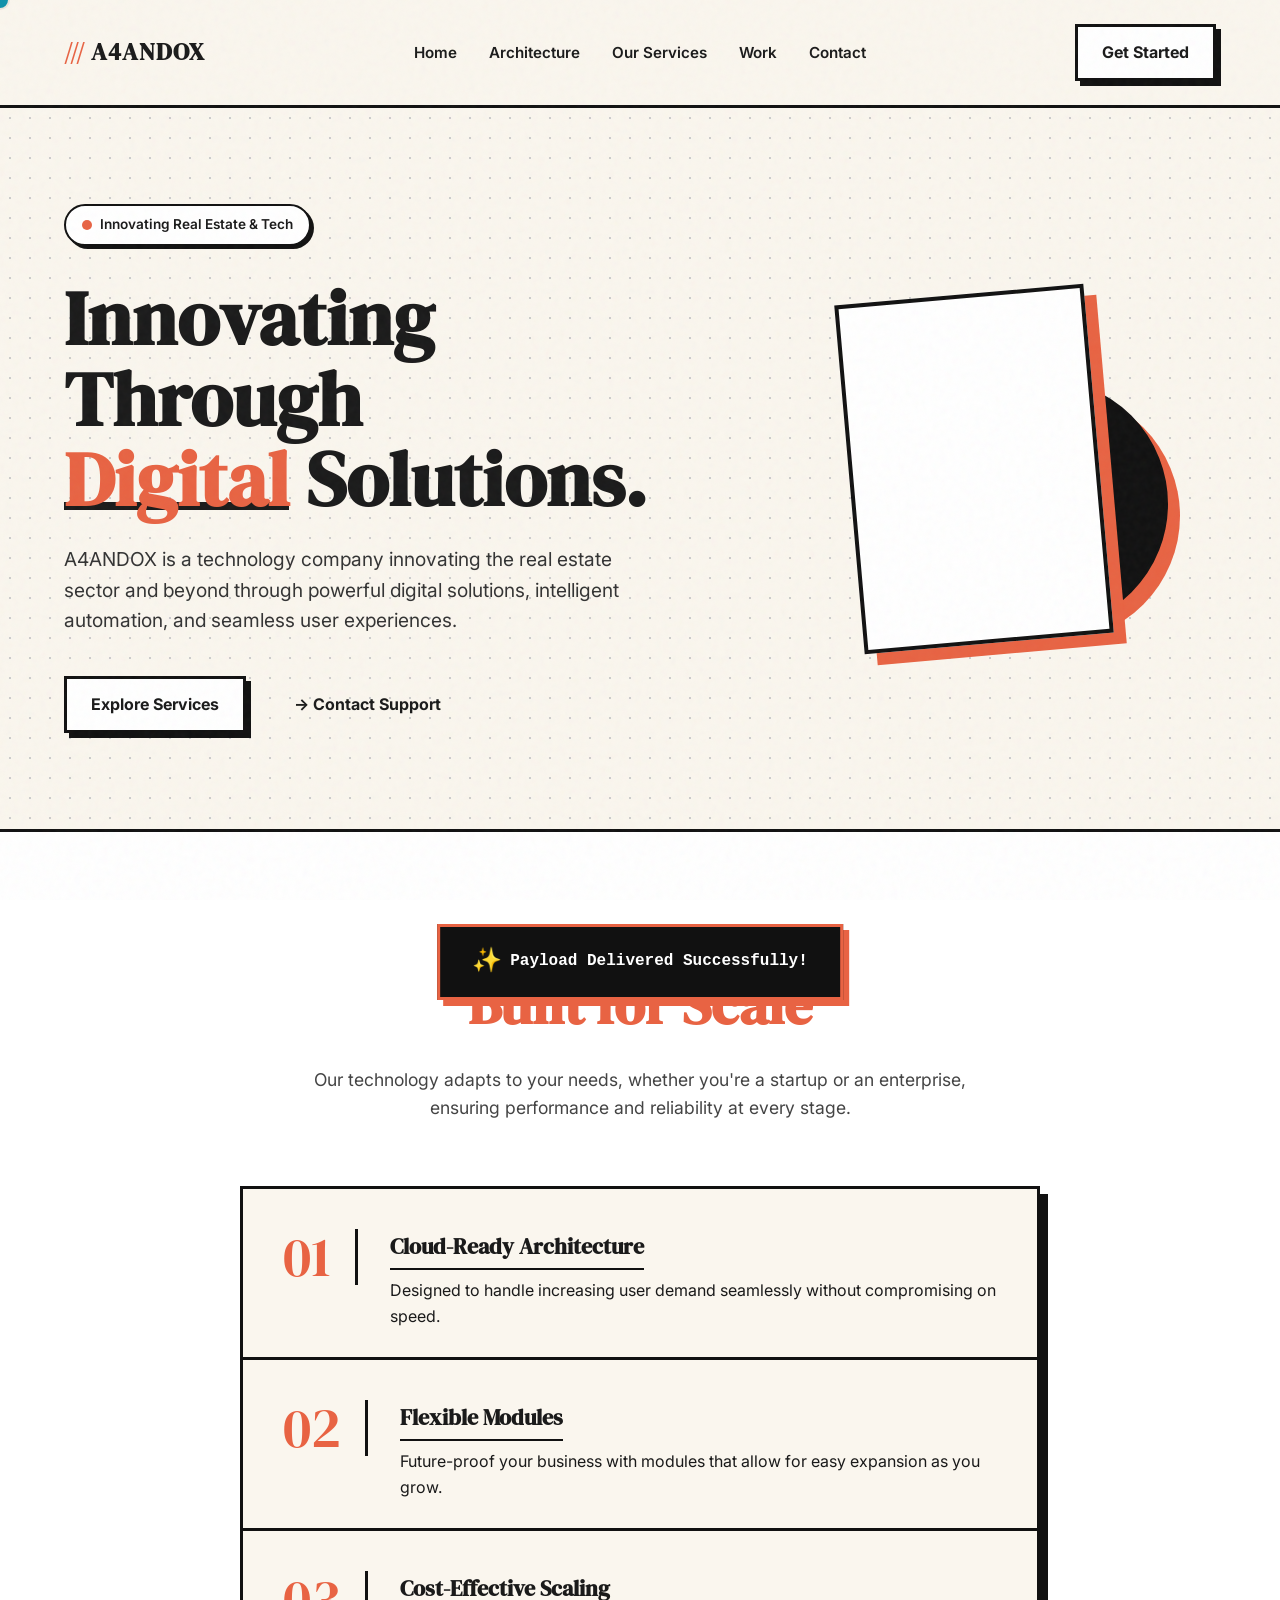
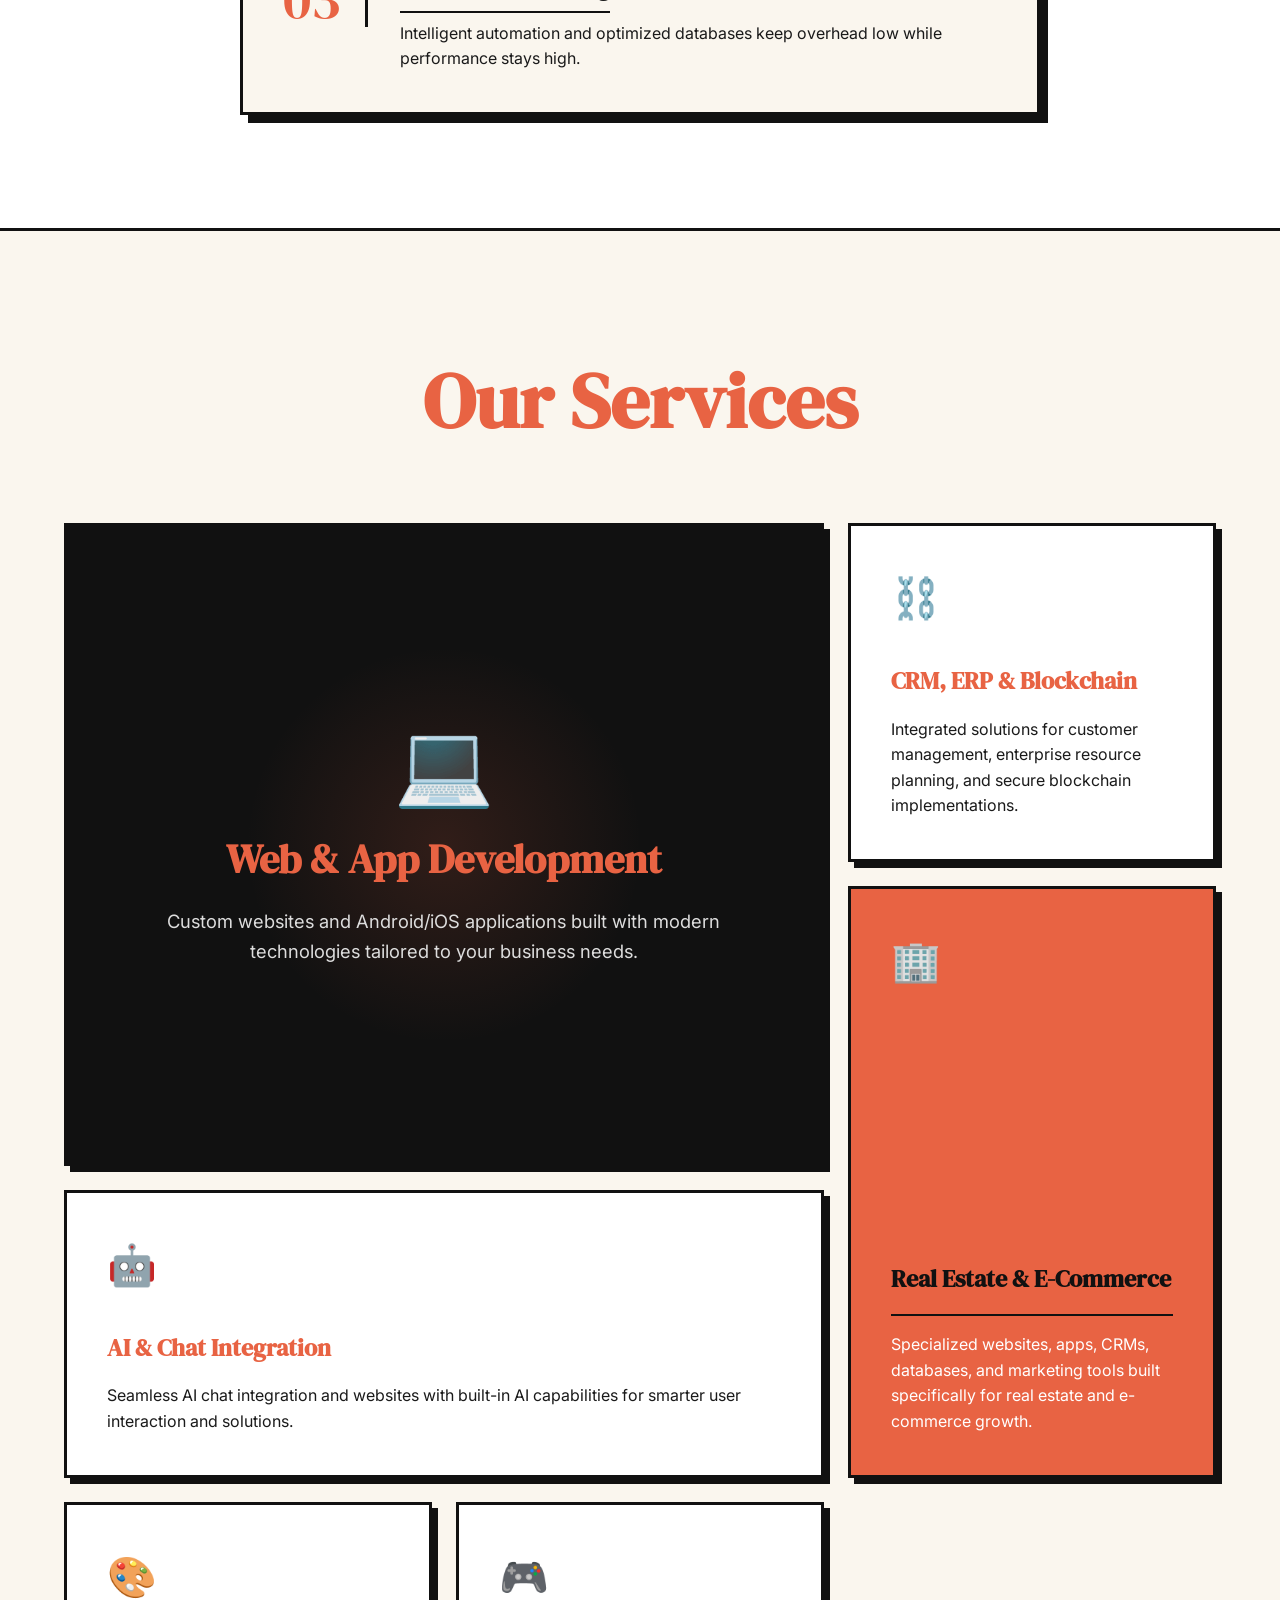
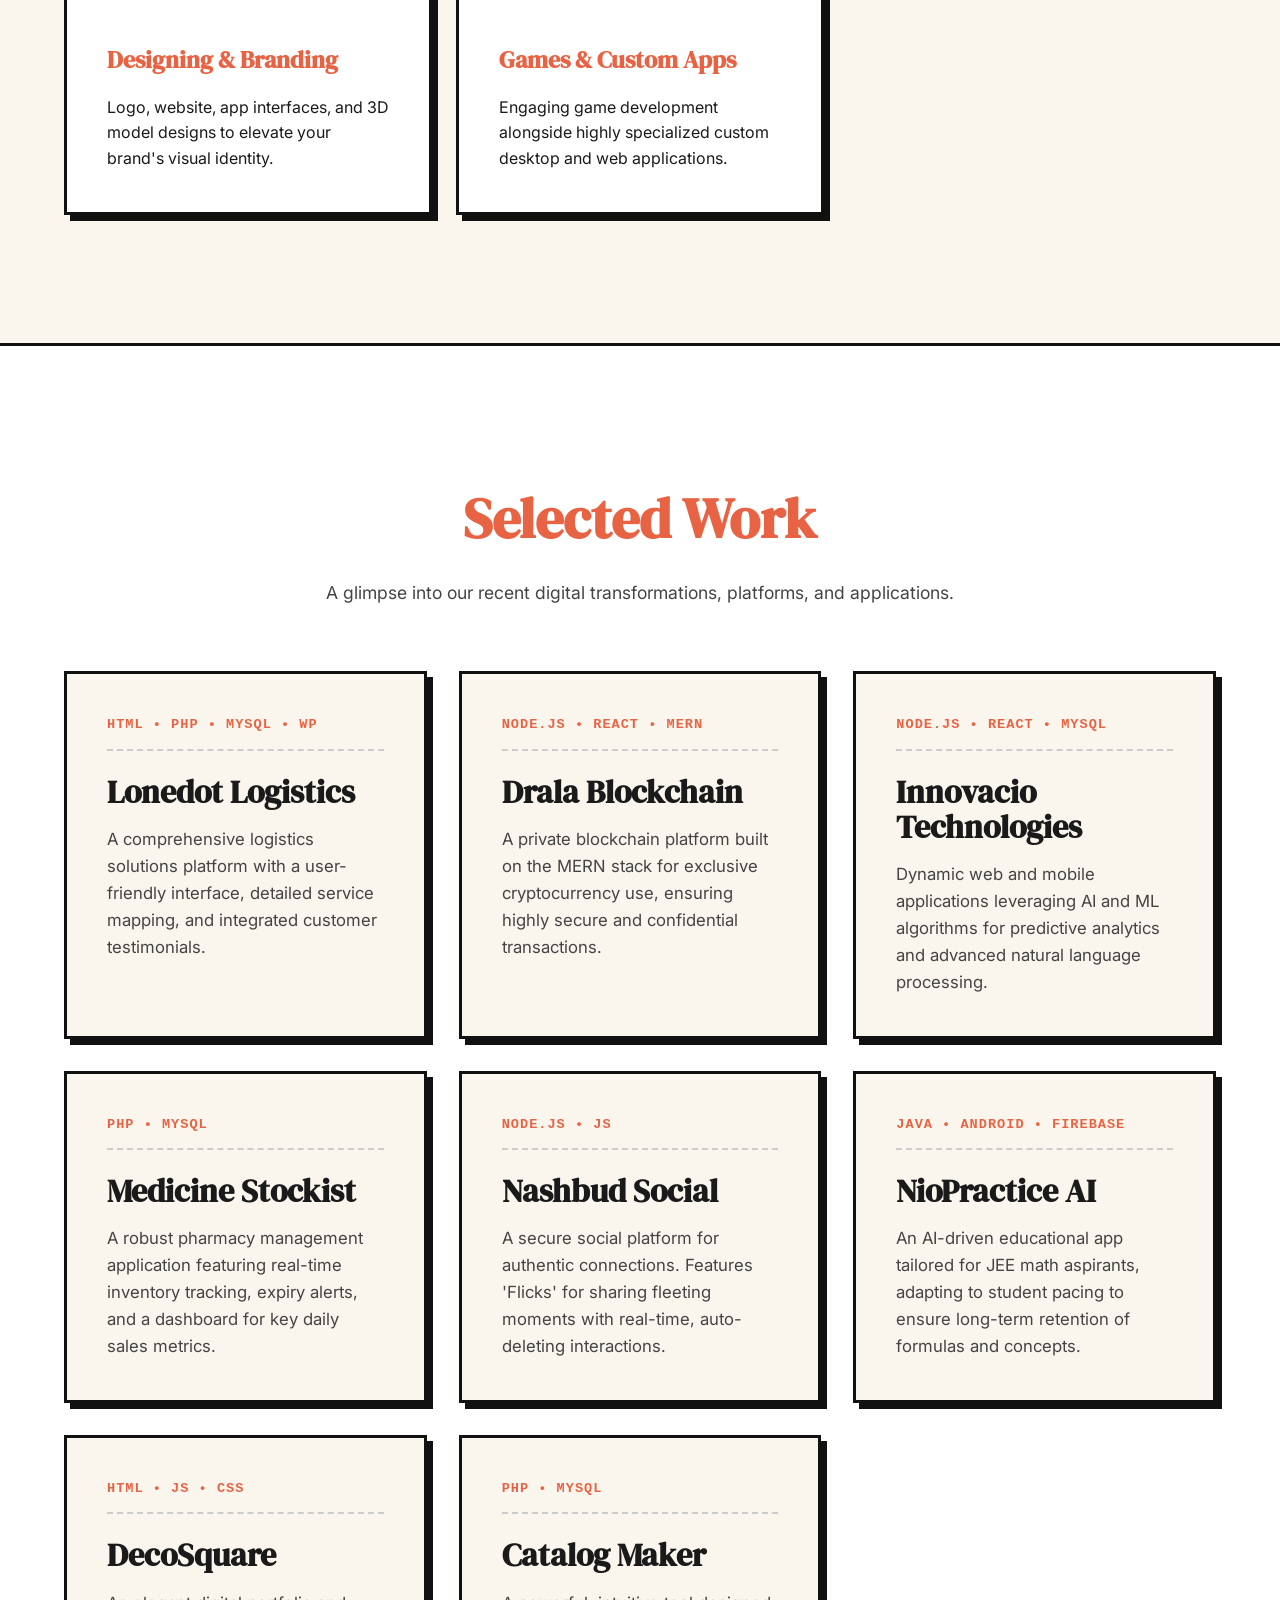
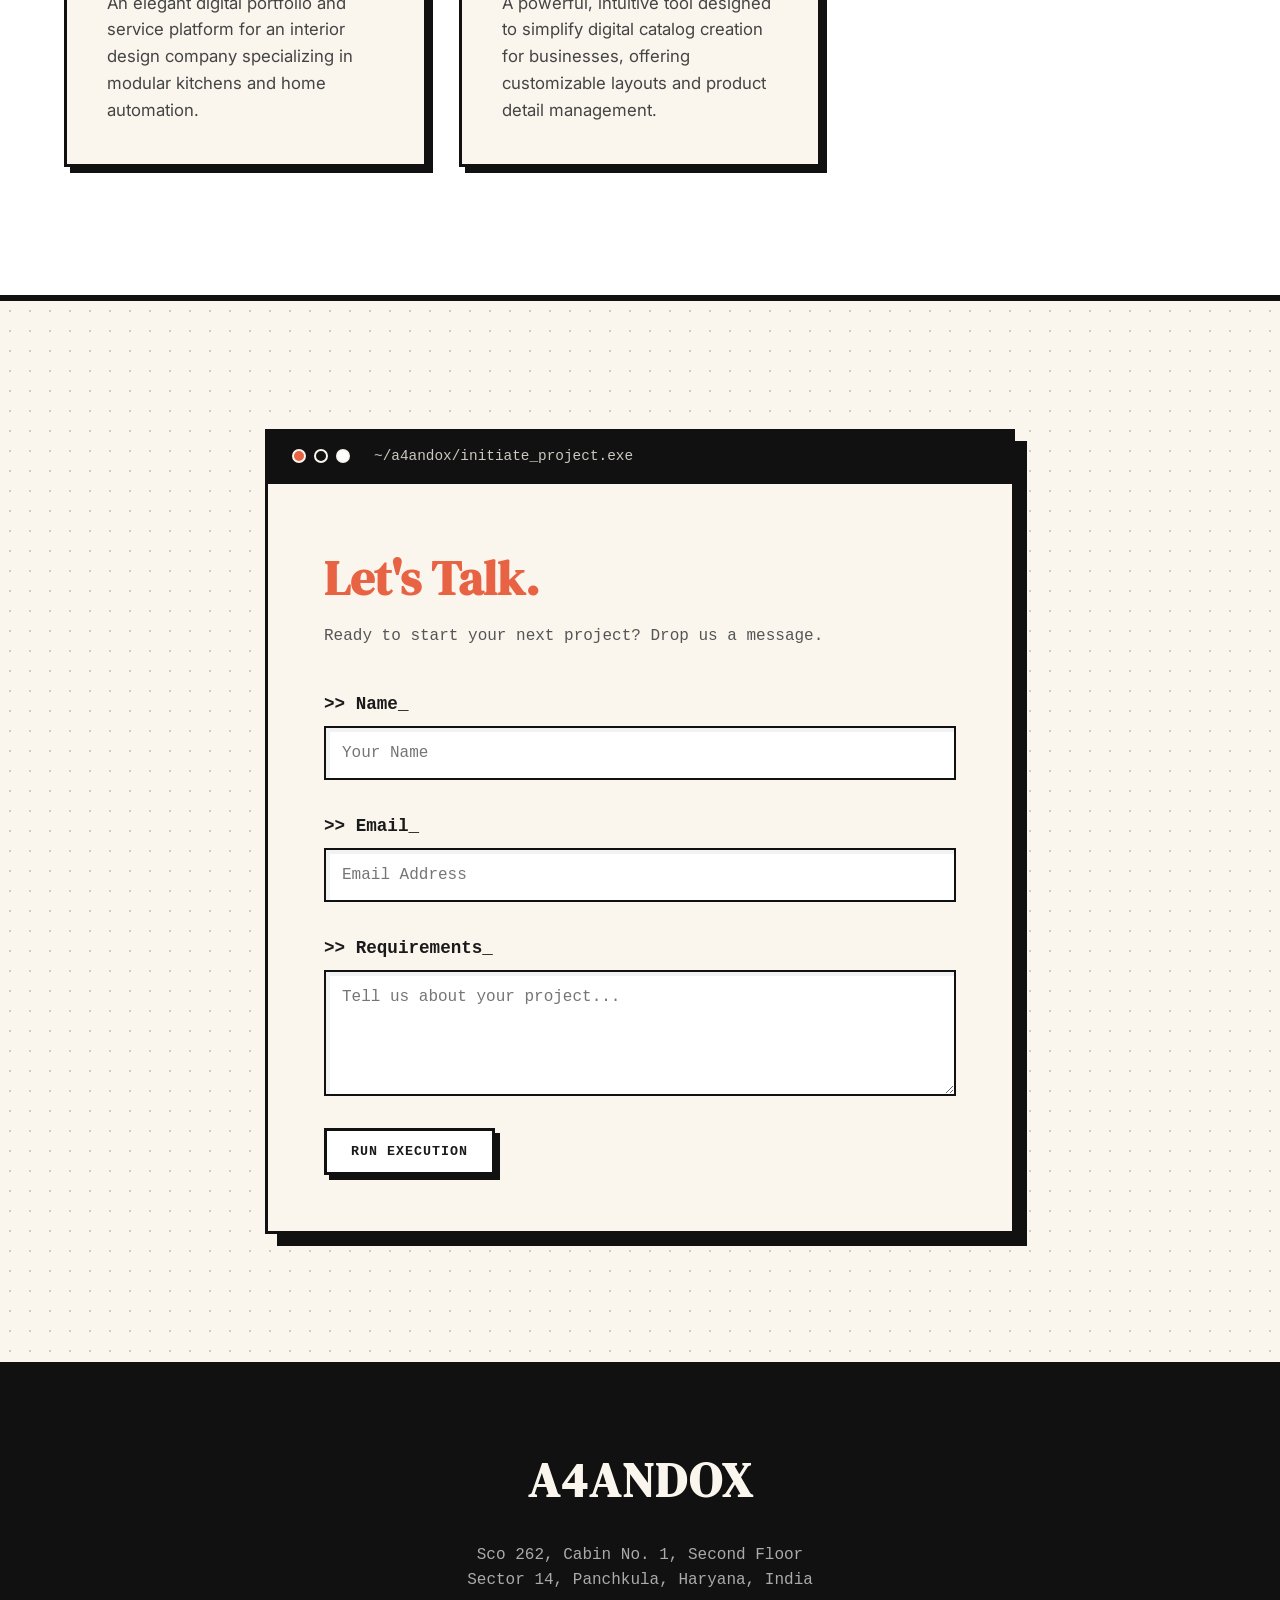
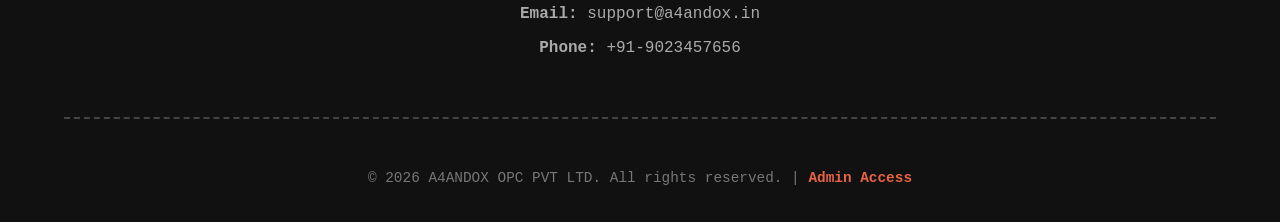
==== commit abe400ed: "Add files via upload" ====
--- a/index.html
+++ b/index.html
@@ -22,7 +22,7 @@
             <li><a href="#home">Home</a></li>
             <li><a href="#features">Architecture</a></li>
             <li><a href="#services">Our Services</a></li>
-            <li><a href="#contact-form-section">Contact</a></li>
+            <li><a href="#work">Work</a></li> <li><a href="#contact-form-section">Contact</a></li>
         </ul>
         <a href="#contact-form-section" class="btn-primary magnetic-btn">Get Started</a>
     </nav>
@@ -84,43 +84,112 @@
     </section>
 
     <section id="services" class="services relative-z">
-        <h2 class="section-title text-orange text-center marquee-style">Our Services — Our Services — Our Services</h2>
+        
+        <div class="services-header animate-on-scroll">
+            <h2 class="services-main-title text-orange">Our Services</h2>
+        </div>
         
         <div class="bento-grid">
+            
             <div class="service-card bento-featured animate-on-scroll">
-                <div class="card-icon">💻</div>
-                <h3>Web & App Development</h3>
-                <p>Custom websites and Android/iOS applications built with modern technologies tailored to your business needs.</p>
+                <div class="glow-orb"></div>
+                
+                <div class="featured-content">
+                    <div class="huge-icon">💻</div>
+                    <h3>Web & App Development</h3>
+                    <p>Custom websites and Android/iOS applications built with modern technologies tailored to your business needs.</p>
+                </div>
             </div>
             
             <div class="service-card bento-standard animate-on-scroll" style="transition-delay: 0.1s;">
                 <div class="card-icon">⛓️</div>
-                <h3>CRM, ERP & Blockchain</h3>
-                <p>Integrated solutions for customer management, enterprise resource planning, and secure blockchain implementations.</p>
+                <div class="card-content">
+                    <h3>CRM, ERP & Blockchain</h3>
+                    <p>Integrated solutions for customer management, enterprise resource planning, and secure blockchain implementations.</p>
+                </div>
             </div>
             
             <div class="service-card bento-tall animate-on-scroll" style="transition-delay: 0.2s;">
                 <div class="card-icon">🏢</div>
-                <h3>Real Estate & E-Commerce</h3>
-                <p>Specialized websites, apps, CRMs, databases, and marketing tools built specifically for real estate and e-commerce growth.</p>
+                <div class="card-content">
+                    <h3>Real Estate & E-Commerce</h3>
+                    <p>Specialized websites, apps, CRMs, databases, and marketing tools built specifically for real estate and e-commerce growth.</p>
+                </div>
             </div>
             
             <div class="service-card bento-wide animate-on-scroll" style="transition-delay: 0.3s;">
                 <div class="card-icon">🤖</div>
-                <h3>AI & Chat Integration</h3>
-                <p>Seamless AI chat integration and websites with built-in AI capabilities for smarter user interaction and solutions.</p>
+                <div class="card-content">
+                    <h3>AI & Chat Integration</h3>
+                    <p>Seamless AI chat integration and websites with built-in AI capabilities for smarter user interaction and solutions.</p>
+                </div>
             </div>
             
             <div class="service-card bento-standard animate-on-scroll" style="transition-delay: 0.4s;">
                 <div class="card-icon">🎨</div>
-                <h3>Designing & Branding</h3>
-                <p>Logo, website, app interfaces, and 3D model designs to elevate your brand's visual identity.</p>
+                <div class="card-content">
+                    <h3>Designing & Branding</h3>
+                    <p>Logo, website, app interfaces, and 3D model designs to elevate your brand's visual identity.</p>
+                </div>
             </div>
             
             <div class="service-card bento-standard animate-on-scroll" style="transition-delay: 0.5s;">
                 <div class="card-icon">🎮</div>
-                <h3>Games & Custom Apps</h3>
-                <p>Engaging game development alongside highly specialized custom desktop and web applications.</p>
+                <div class="card-content">
+                    <h3>Games & Custom Apps</h3>
+                    <p>Engaging game development alongside highly specialized custom desktop and web applications.</p>
+                </div>
+            </div>
+            
+        </div>
+    </section>
+
+    <section id="work" class="portfolio-section relative-z">
+        <div class="section-header-centered animate-on-scroll">
+            <h2 class="section-title text-orange">Selected Work</h2>
+            <p class="section-subtitle">A glimpse into our recent digital transformations, platforms, and applications.</p>
+        </div>
+
+        <div class="project-grid">
+            <div class="project-card animate-on-scroll">
+                <div class="project-tech">HTML • PHP • MySQL • WP</div>
+                <h3 class="project-title">Lonedot Logistics</h3>
+                <p class="project-desc">A comprehensive logistics solutions platform with a user-friendly interface, detailed service mapping, and integrated customer testimonials.</p>
+            </div>
+            <div class="project-card animate-on-scroll" style="transition-delay: 0.1s;">
+                <div class="project-tech">Node.js • React • MERN</div>
+                <h3 class="project-title">Drala Blockchain</h3>
+                <p class="project-desc">A private blockchain platform built on the MERN stack for exclusive cryptocurrency use, ensuring highly secure and confidential transactions.</p>
+            </div>
+            <div class="project-card animate-on-scroll" style="transition-delay: 0.2s;">
+                <div class="project-tech">Node.js • React • MySQL</div>
+                <h3 class="project-title">Innovacio Technologies</h3>
+                <p class="project-desc">Dynamic web and mobile applications leveraging AI and ML algorithms for predictive analytics and advanced natural language processing.</p>
+            </div>
+            <div class="project-card animate-on-scroll">
+                <div class="project-tech">PHP • MySQL</div>
+                <h3 class="project-title">Medicine Stockist</h3>
+                <p class="project-desc">A robust pharmacy management application featuring real-time inventory tracking, expiry alerts, and a dashboard for key daily sales metrics.</p>
+            </div>
+            <div class="project-card animate-on-scroll" style="transition-delay: 0.1s;">
+                <div class="project-tech">Node.js • JS</div>
+                <h3 class="project-title">Nashbud Social</h3>
+                <p class="project-desc">A secure social platform for authentic connections. Features 'Flicks' for sharing fleeting moments with real-time, auto-deleting interactions.</p>
+            </div>
+            <div class="project-card animate-on-scroll" style="transition-delay: 0.2s;">
+                <div class="project-tech">Java • Android • Firebase</div>
+                <h3 class="project-title">NioPractice AI</h3>
+                <p class="project-desc">An AI-driven educational app tailored for JEE math aspirants, adapting to student pacing to ensure long-term retention of formulas and concepts.</p>
+            </div>
+            <div class="project-card animate-on-scroll">
+                <div class="project-tech">HTML • JS • CSS</div>
+                <h3 class="project-title">DecoSquare</h3>
+                <p class="project-desc">An elegant digital portfolio and service platform for an interior design company specializing in modular kitchens and home automation.</p>
+            </div>
+            <div class="project-card animate-on-scroll" style="transition-delay: 0.1s;">
+                <div class="project-tech">PHP • MySQL</div>
+                <h3 class="project-title">Catalog Maker</h3>
+                <p class="project-desc">A powerful, intuitive tool designed to simplify digital catalog creation for businesses, offering customizable layouts and product detail management.</p>
             </div>
         </div>
     </section>
@@ -180,4 +249,4 @@
 
     <script src="script.js"></script>
 </body>
-</html>
+</html>
--- a/style.css
+++ b/style.css
@@ -31,7 +31,6 @@
 
 /* --- CREATIVE TOUCHES --- */
 
-/* 1. Grainy Noise Overlay */
 .noise-overlay {
     position: fixed;
     top: 0;
@@ -44,7 +43,6 @@
     background-image: url("data:image/svg+xml,%3Csvg viewBox='0 0 200 200' xmlns='http://www.w3.org/2000/svg'%3E%3Cfilter id='noiseFilter'%3E%3CfeTurbulence type='fractalNoise' baseFrequency='0.65' numOctaves='3' stitchTiles='stitch'/%3E%3C/filter%3E%3Crect width='100%25' height='100%25' filter='url(%23noiseFilter)'/%3E%3C/svg%3E");
 }
 
-/* 2. Custom Orange Dot Cursor (Desktop Only) */
 @media (pointer: fine) {
     .custom-cursor {
         width: 20px;
@@ -60,20 +58,18 @@
         mix-blend-mode: difference;
     }
     
-    /* Hover state for buttons */
-    a:hover ~ .custom-cursor, button:hover ~ .custom-cursor, input:hover ~ .custom-cursor {
+    a:hover ~ .custom-cursor, button:hover ~ .custom-cursor, input:hover ~ .custom-cursor, textarea:hover ~ .custom-cursor {
         transform: translate(-50%, -50%) scale(1.5);
         background-color: #fff;
     }
 }
 @media (pointer: coarse) {
-    * { cursor: auto; } /* Reverts to normal for touch screens */
+    * { cursor: auto; }
     .custom-cursor { display: none; }
 }
 
 .relative-z { position: relative; z-index: 10; }
 
-/* Typography */
 h1, h2, h3, .logo, .footer-logo, .terminal-heading {
     font-family: var(--font-heading);
 }
@@ -110,17 +106,8 @@
     transition: transform 0.1s ease, box-shadow 0.1s ease;
 }
 
-.btn-primary {
-    background-color: #fff;
-    color: var(--text-black);
-    border: 3px solid var(--border-dark);
-    box-shadow: 5px 5px 0px 0px var(--border-dark);
-}
-
-.btn-primary:active {
-    transform: translate(5px, 5px);
-    box-shadow: 0px 0px 0px 0px var(--border-dark);
-}
+.btn-primary { background-color: #fff; color: var(--text-black); border: 3px solid var(--border-dark); box-shadow: 5px 5px 0px 0px var(--border-dark); }
+.btn-primary:active { transform: translate(5px, 5px); box-shadow: 0px 0px 0px 0px var(--border-dark); }
 
 .btn-secondary { background: transparent; border: none; font-size: 1rem; color: var(--text-black); }
 .btn-secondary:hover { text-decoration: underline; text-decoration-color: var(--accent-orange); text-decoration-thickness: 3px; text-underline-offset: 4px; }
@@ -140,29 +127,13 @@
 
 .hero-content { flex: 1; max-width: 750px; }
 
-/* Status Badge */
 .status-badge {
-    display: inline-flex;
-    align-items: center;
-    gap: 0.5rem;
-    padding: 0.5rem 1rem;
-    border: 2px solid var(--border-dark);
-    border-radius: 50px;
-    font-size: 0.85rem;
-    font-weight: 600;
-    background-color: #fff;
-    margin-bottom: 2rem;
-    box-shadow: 3px 3px 0 0 var(--border-dark);
-}
-
-.pulse-indicator {
-    width: 10px;
-    height: 10px;
-    background-color: var(--accent-orange);
-    border-radius: 50%;
-    animation: pulse 2s infinite;
-}
-
+    display: inline-flex; align-items: center; gap: 0.5rem; padding: 0.5rem 1rem;
+    border: 2px solid var(--border-dark); border-radius: 50px; font-size: 0.85rem;
+    font-weight: 600; background-color: #fff; margin-bottom: 2rem; box-shadow: 3px 3px 0 0 var(--border-dark);
+}
+
+.pulse-indicator { width: 10px; height: 10px; background-color: var(--accent-orange); border-radius: 50%; animation: pulse 2s infinite; }
 @keyframes pulse {
     0% { box-shadow: 0 0 0 0 rgba(232, 99, 67, 0.7); }
     70% { box-shadow: 0 0 0 10px rgba(232, 99, 67, 0); }
@@ -172,14 +143,13 @@
 .hero-title { font-size: clamp(3.5rem, 6vw, 6rem); line-height: 1.05; margin-bottom: 1.5rem; }
 .highlight-stroke { position: relative; display: inline-block; }
 .highlight-stroke::after {
-    content: ''; position: absolute; bottom: 10px; left: 0; width: 100%; height: 8px;
-    background-color: var(--text-black); z-index: -1;
+    content: ''; position: absolute; bottom: 10px; left: 0; width: 100%; height: 8px; background-color: var(--text-black); z-index: -1;
 }
 
 .hero-subtitle { font-size: 1.2rem; color: #333; margin-bottom: 2.5rem; max-width: 600px; }
 .hero-ctas { display: flex; gap: 1.5rem; align-items: center; }
 
-/* Hero Abstract Visual (Right Side) */
+/* Hero Abstract Visual */
 .hero-visual { flex: 0.8; position: relative; height: 400px; display: flex; justify-content: center; align-items: center; }
 .abstract-shape { position: absolute; border: 4px solid var(--border-dark); box-shadow: 12px 12px 0 0 var(--accent-orange); }
 .shape-1 { width: 250px; height: 350px; background-color: #fff; transform: rotate(-5deg); z-index: 2; }
@@ -193,59 +163,106 @@
 
 .architecture-stack { display: flex; flex-direction: column; gap: 0; max-width: 800px; margin: 0 auto; }
 .stack-item {
-    display: flex;
-    border: 3px solid var(--border-dark);
-    background-color: var(--bg-cream);
-    padding: 2.5rem;
-    align-items: flex-start;
-    margin-bottom: -15px; /* Creates the stacked overlapping look */
-    position: relative;
-    box-shadow: 8px 8px 0px 0px var(--border-dark);
-    transition: transform 0.3s ease;
+    display: flex; border: 3px solid var(--border-dark); background-color: var(--bg-cream); padding: 2.5rem;
+    align-items: flex-start; margin-bottom: -15px; position: relative; box-shadow: 8px 8px 0px 0px var(--border-dark); transition: transform 0.3s ease;
 }
 .stack-item:hover { transform: translateX(10px); z-index: 5; background-color: #fff; }
 .stack-number { font-family: var(--font-heading); font-size: 3.5rem; color: var(--accent-orange); line-height: 1; margin-right: 2rem; border-right: 3px solid var(--border-dark); padding-right: 1.5rem; }
 .stack-title { font-size: 1.4rem; margin-bottom: 0.5rem; border-bottom: 2px solid var(--border-dark); display: inline-block; padding-bottom: 0.2rem; }
 
 /* --- BENTO GRID SERVICES --- */
-.services { padding: 6rem 5%; overflow: hidden; }
-.marquee-style { font-size: 4vw; white-space: nowrap; overflow: hidden; margin-bottom: 4rem; text-transform: uppercase; border-top: 3px solid var(--border-dark); border-bottom: 3px solid var(--border-dark); padding: 1rem 0; background: #fff; }
-
-.bento-grid {
+.services { padding: 8rem 5%; overflow: hidden; background-color: var(--bg-cream); border-bottom: 3px solid var(--border-dark); }
+
+.services-header { text-align: center; margin-bottom: 5rem; width: 100%; }
+.services-main-title { font-size: clamp(3.5rem, 6vw, 5.5rem); font-family: var(--font-heading); color: var(--accent-orange); line-height: 1.1; }
+
+.bento-grid { display: grid; grid-template-columns: repeat(3, 1fr); grid-auto-rows: minmax(280px, auto); gap: 1.5rem; max-width: 1200px; margin: 0 auto; }
+
+.service-card {
+    border: 3px solid var(--border-dark); padding: 2.5rem; background-color: #fff; box-shadow: 6px 6px 0px 0px var(--border-dark);
+    display: flex; flex-direction: column; justify-content: space-between; transition: box-shadow 0.3s ease, transform 0.3s ease; position: relative; overflow: hidden;
+}
+
+.service-card:hover { transform: translate(-4px, -4px) !important; box-shadow: 12px 12px 0px 0px var(--border-dark); }
+.card-icon { font-size: 2.5rem; margin-bottom: 2rem; position: relative; z-index: 2; }
+.card-content { position: relative; z-index: 2; }
+.card-content h3 { font-size: 1.5rem; margin-bottom: 1rem; color: var(--accent-orange); font-family: var(--font-heading); }
+
+/* The Black Box Fix */
+.bento-featured { grid-column: span 2; grid-row: span 2; background-color: var(--border-dark); color: #fff; justify-content: center; align-items: center; text-align: center; }
+.bento-featured .featured-content { position: relative; z-index: 2; max-width: 85%; }
+.bento-featured .huge-icon { font-size: 5rem; margin-bottom: 1.5rem; line-height: 1; }
+.bento-featured h3 { color: var(--accent-orange); font-size: 2.5rem; margin-bottom: 1rem; font-family: var(--font-heading); }
+.bento-featured p { font-size: 1.15rem; color: #ddd; }
+
+.glow-orb { position: absolute; top: 50%; left: 50%; transform: translate(-50%, -50%); width: 400px; height: 400px; background: radial-gradient(circle, rgba(232,99,67,0.15) 0%, rgba(0,0,0,0) 70%); z-index: 1; pointer-events: none; }
+
+.bento-tall { grid-row: span 2; background-color: var(--accent-orange); color: #fff; }
+.bento-tall h3 { color: var(--border-dark); border-bottom: 2px solid var(--border-dark); padding-bottom: 1rem; }
+.bento-wide { grid-column: span 2; }
+
+/* --- NEW: PORTFOLIO / PROJECTS SECTION --- */
+.portfolio-section {
+    padding: 8rem 5%;
+    background-color: #fff;
+    border-bottom: 3px solid var(--border-dark);
+}
+
+.portfolio-section .section-title { font-size: 3.5rem; margin-bottom: 1rem; }
+.portfolio-section .section-subtitle { font-size: 1.1rem; color: #444; margin-bottom: 4rem; }
+
+.project-grid {
     display: grid;
-    grid-template-columns: repeat(3, 1fr);
-    grid-auto-rows: minmax(200px, auto);
-    gap: 1.5rem;
+    grid-template-columns: repeat(auto-fit, minmax(300px, 1fr));
+    gap: 2rem;
     max-width: 1200px;
     margin: 0 auto;
 }
 
-.service-card {
+.project-card {
     border: 3px solid var(--border-dark);
     padding: 2.5rem;
-    background-color: #fff;
+    background-color: var(--bg-cream);
     box-shadow: 6px 6px 0px 0px var(--border-dark);
     display: flex;
     flex-direction: column;
-    justify-content: space-between;
-    transition: box-shadow 0.3s ease, transform 0.3s ease; 
-}
-.service-card:hover { transform: translate(-4px, -4px) !important; box-shadow: 12px 12px 0px 0px var(--border-dark); }
-.card-icon { font-size: 2.5rem; margin-bottom: 1rem; }
-.service-card h3 { font-size: 1.5rem; margin-bottom: 1rem; color: var(--accent-orange); }
-
-/* Bento Sizing Classes */
-@media (min-width: 900px) {
-    .bento-featured { grid-column: span 2; grid-row: span 2; background-color: var(--border-dark); color: #fff; }
-    .bento-featured h3 { color: var(--accent-orange); border-bottom: 2px solid #333; padding-bottom: 1rem; }
-    .bento-tall { grid-row: span 2; background-color: var(--accent-orange); color: #fff; }
-    .bento-tall h3 { color: var(--border-dark); }
-    .bento-wide { grid-column: span 2; }
+    transition: transform 0.2s ease, box-shadow 0.2s ease, background-color 0.2s ease;
+}
+
+.project-card:hover {
+    transform: translate(-4px, -4px);
+    box-shadow: 10px 10px 0px 0px var(--border-dark);
+    background-color: #fff;
+}
+
+.project-tech {
+    font-family: var(--font-mono);
+    font-size: 0.85rem;
+    color: var(--accent-orange);
+    font-weight: bold;
+    margin-bottom: 1.5rem;
+    text-transform: uppercase;
+    letter-spacing: 1px;
+    border-bottom: 2px dashed #ccc;
+    padding-bottom: 0.8rem;
+}
+
+.project-title {
+    font-family: var(--font-heading);
+    font-size: 2rem;
+    margin-bottom: 1rem;
+    color: var(--text-black);
+    line-height: 1.1;
+}
+
+.project-desc {
+    font-size: 1.05rem;
+    color: #444;
+    flex-grow: 1;
 }
 
 /* --- TERMINAL CONTACT FORM --- */
 .contact-form-section { padding: 8rem 5%; display: flex; justify-content: center; background-image: radial-gradient(#ccc 1px, transparent 1px); background-size: 20px 20px; border-top: 3px solid var(--border-dark); }
-
 .terminal-container { width: 100%; max-width: 750px; border: 3px solid var(--border-dark); box-shadow: 12px 12px 0px 0px var(--border-dark); background-color: #fff; display: flex; flex-direction: column; }
 .terminal-header { background-color: var(--border-dark); color: var(--bg-cream); padding: 0.8rem 1.5rem; display: flex; align-items: center; border-bottom: 3px solid var(--border-dark); }
 .terminal-buttons { display: flex; gap: 8px; margin-right: 1.5rem; }
@@ -254,7 +271,6 @@
 .t-btn.min { background-color: transparent; }
 .t-btn.max { background-color: #fff; }
 .terminal-title { font-family: var(--font-mono); font-size: 0.9rem; opacity: 0.8; }
-
 .terminal-body { padding: 3.5rem; background-color: var(--bg-cream); }
 .terminal-heading { font-size: 3rem; margin-bottom: 0.5rem; }
 .terminal-sub { font-family: var(--font-mono); font-size: 1rem; margin-bottom: 2.5rem; color: #555; }
@@ -262,22 +278,12 @@
 .code-style-form { display: flex; flex-direction: column; gap: 2rem; }
 .input-group { display: flex; flex-direction: column; gap: 0.5rem; }
 .code-style-form label { font-family: var(--font-mono); font-weight: bold; color: var(--text-black); font-size: 1.1rem; }
-.code-style-form input, .code-style-form textarea {
-    width: 100%; padding: 1rem; font-family: var(--font-mono); font-size: 1rem;
-    background-color: #fff; border: 2px solid var(--border-dark); color: var(--text-black);
-    outline: none; box-shadow: inset 4px 4px 0px 0px rgba(0,0,0,0.05); transition: border-color 0.2s;
-}
+.code-style-form input, .code-style-form textarea { width: 100%; padding: 1rem; font-family: var(--font-mono); font-size: 1rem; background-color: #fff; border: 2px solid var(--border-dark); color: var(--text-black); outline: none; box-shadow: inset 4px 4px 0px 0px rgba(0,0,0,0.05); transition: border-color 0.2s; }
 .code-style-form input:focus, .code-style-form textarea:focus { border-color: var(--accent-orange); box-shadow: 4px 4px 0px 0px var(--accent-orange); }
 .run-command-btn { align-self: flex-start; font-family: var(--font-mono); text-transform: uppercase; letter-spacing: 1px; }
 
 /* Success Toast */
-.success-toast {
-    position: fixed; bottom: -100px; left: 50%; transform: translateX(-50%);
-    background-color: var(--border-dark); color: #fff; border: 3px solid var(--accent-orange);
-    box-shadow: 6px 6px 0px 0px var(--accent-orange); padding: 1rem 2rem; font-family: var(--font-mono);
-    font-weight: bold; display: flex; align-items: center; gap: 0.5rem; z-index: 1000;
-    transition: bottom 0.5s cubic-bezier(0.175, 0.885, 0.32, 1.275);
-}
+.success-toast { position: fixed; bottom: -100px; left: 50%; transform: translateX(-50%); background-color: var(--border-dark); color: #fff; border: 3px solid var(--accent-orange); box-shadow: 6px 6px 0px 0px var(--accent-orange); padding: 1rem 2rem; font-family: var(--font-mono); font-weight: bold; display: flex; align-items: center; gap: 0.5rem; z-index: 1000; transition: bottom 0.5s cubic-bezier(0.175, 0.885, 0.32, 1.275); }
 .success-toast.show { bottom: 40px; }
 
 /* Footer */
@@ -294,13 +300,28 @@
 .animate-on-scroll { opacity: 0; transform: translateY(40px); transition: opacity 0.8s ease-out, transform 0.8s ease-out; }
 .animate-on-scroll.is-visible { opacity: 1; transform: translateY(0); }
 
-/* Mobile Responsiveness */
+/* --- FOOLPROOF MOBILE FIX FOR SERVICES AND LAYOUT --- */
 @media (max-width: 900px) {
     .hero { flex-direction: column; text-align: center; padding-top: 4rem; }
     .hero-ctas { justify-content: center; }
-    .hero-visual { display: none; } /* Hide complex shapes on mobile to save space */
-    .bento-grid { grid-template-columns: 1fr; }
-    .bento-featured, .bento-tall, .bento-wide { grid-column: span 1; grid-row: span 1; }
+    .hero-visual { display: none; }
+    
+    .services { padding: 5rem 5%; }
+    .services-main-title { font-size: 3rem; margin-bottom: 3rem; }
+    
+    /* Forces grid into a strict, unbreakable column on mobile */
+    .bento-grid { display: flex; flex-direction: column; gap: 1.5rem; }
+    
+    .service-card { width: 100%; padding: 2rem; grid-column: auto !important; grid-row: auto !important; }
+    
+    /* Resize giant black box for mobile */
+    .bento-featured h3 { font-size: 2rem; }
+    .bento-featured .huge-icon { font-size: 3.5rem; margin-bottom: 1rem; }
+    .bento-featured .featured-content { max-width: 100%; }
+
+    /* Fix project section spacing on mobile */
+    .portfolio-section { padding: 5rem 5%; }
+    .project-card { padding: 1.5rem; }
 }
 
 @media (max-width: 768px) {
@@ -309,4 +330,4 @@
     .stack-number { border-right: none; border-bottom: 3px solid var(--border-dark); padding-right: 0; padding-bottom: 0.5rem; margin-bottom: 1rem; margin-right: 0; width: 100%; }
     .terminal-body { padding: 1.5rem; }
     .terminal-heading { font-size: 2rem; }
-}
+}
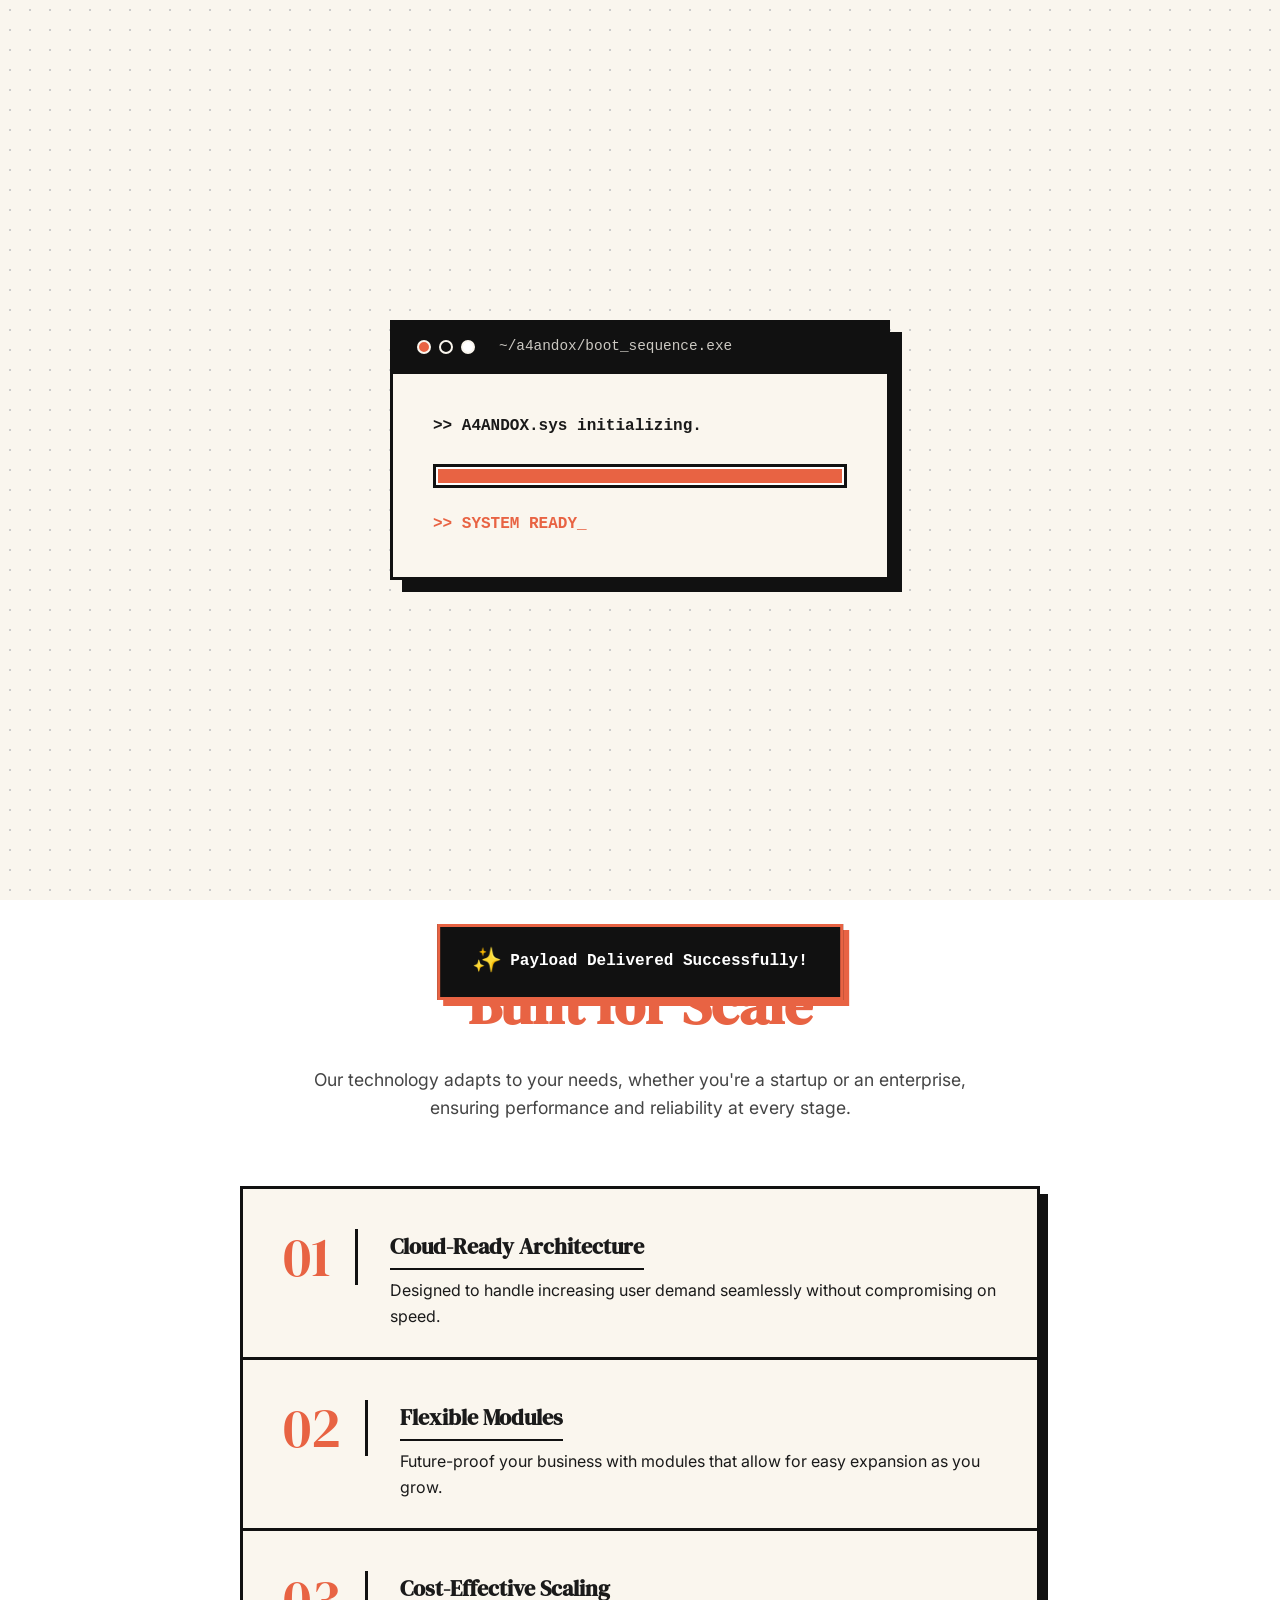
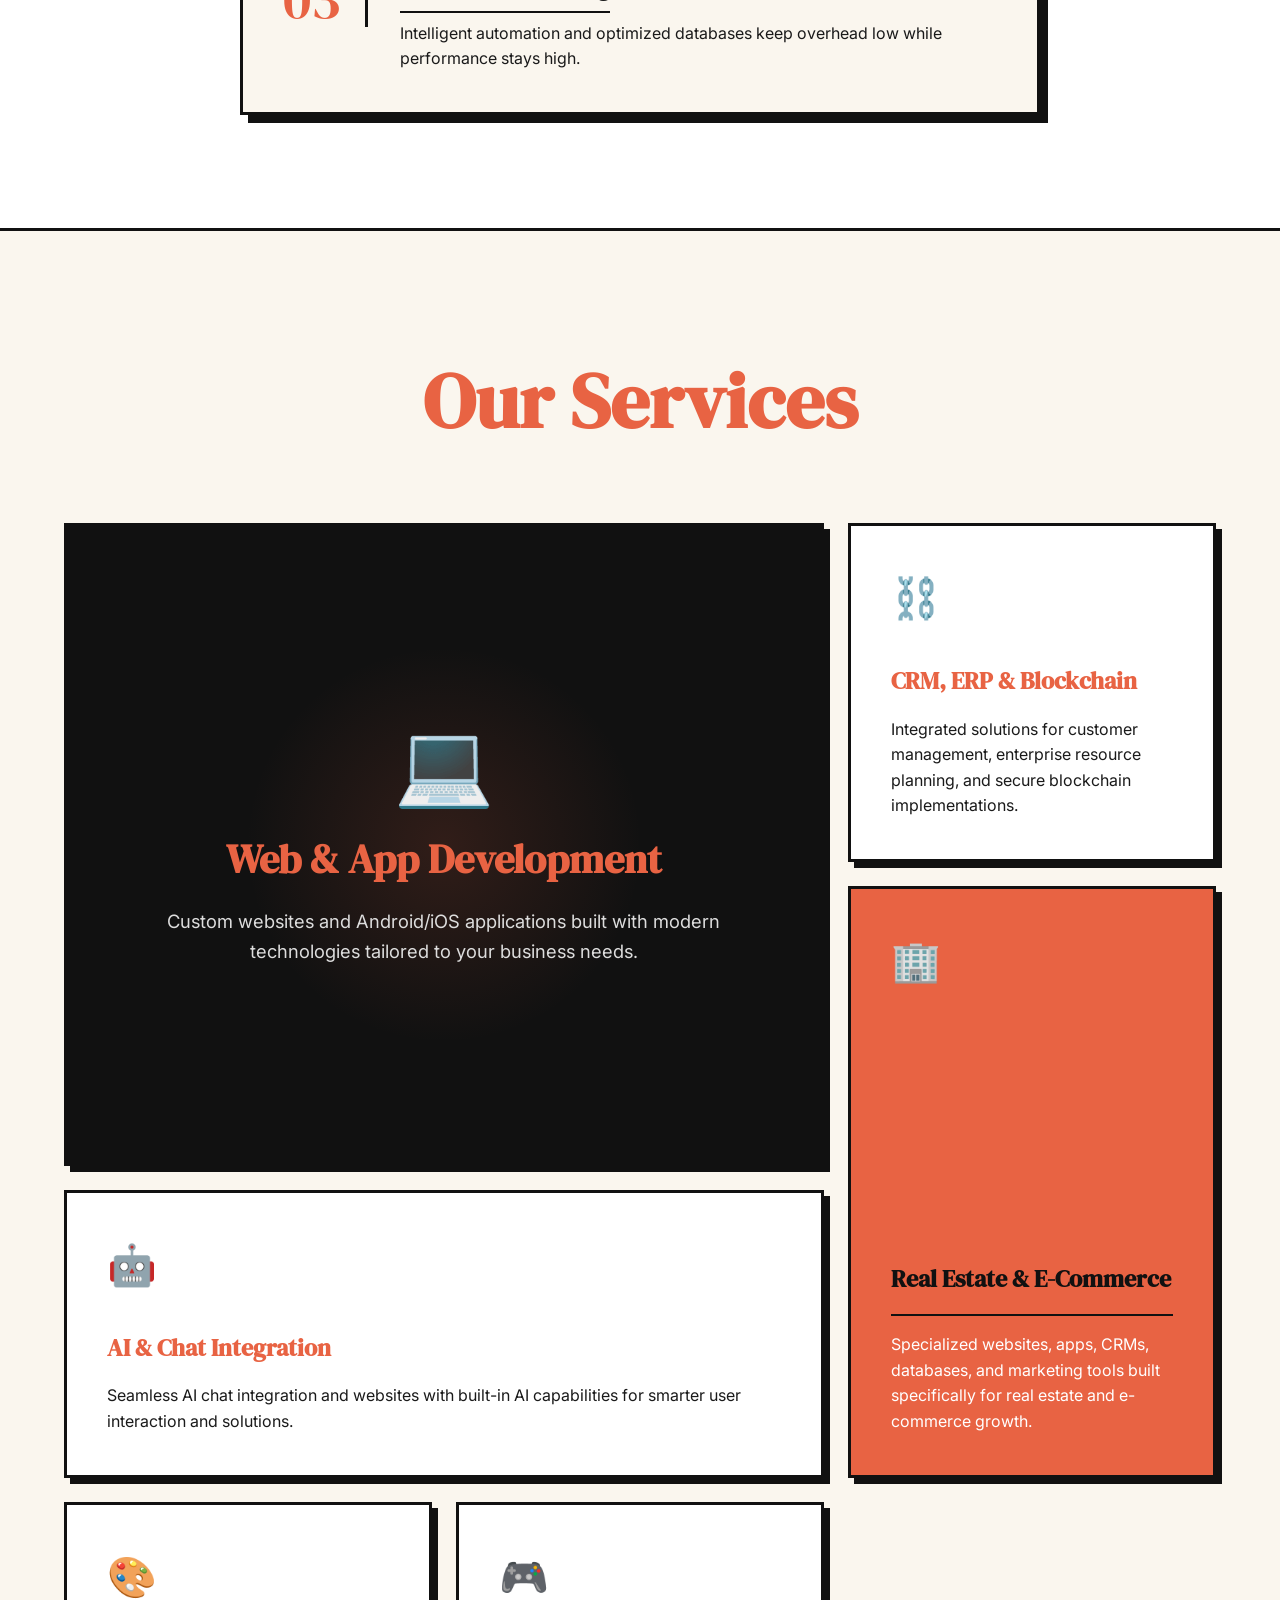
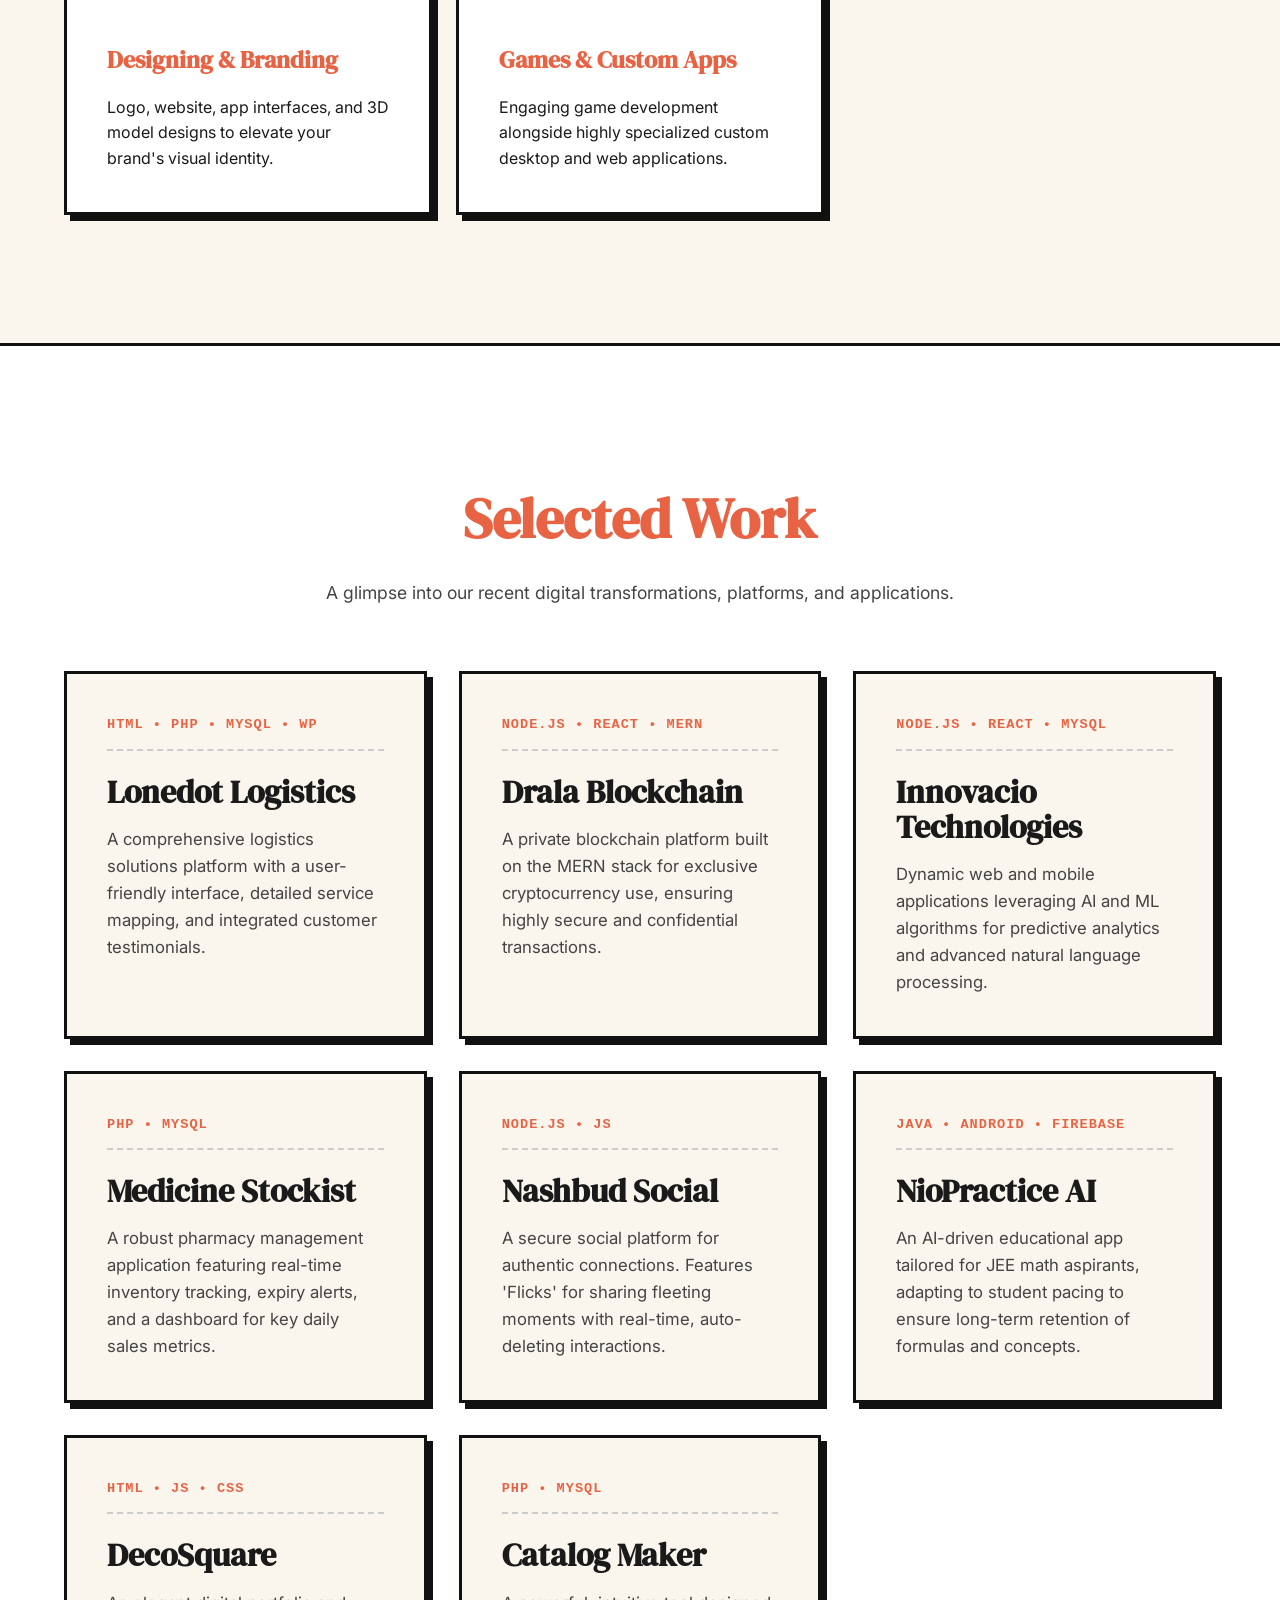
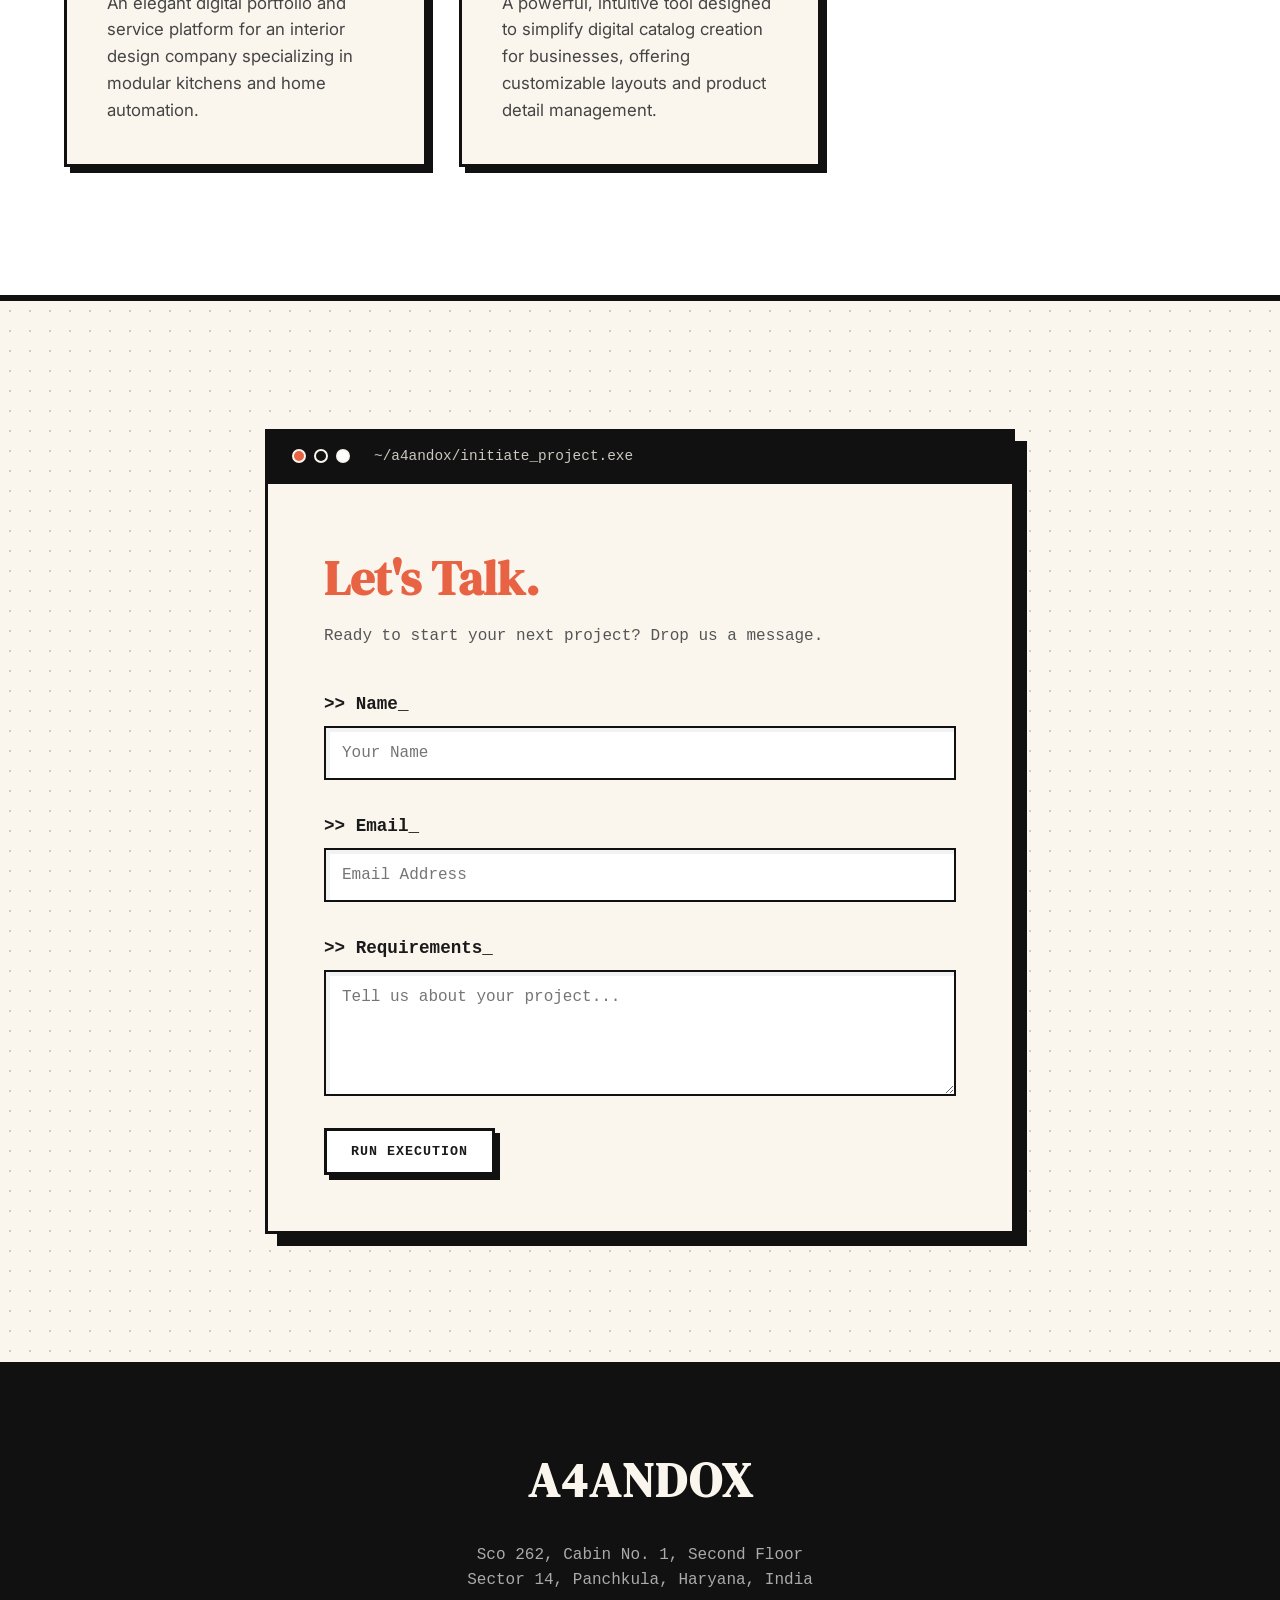
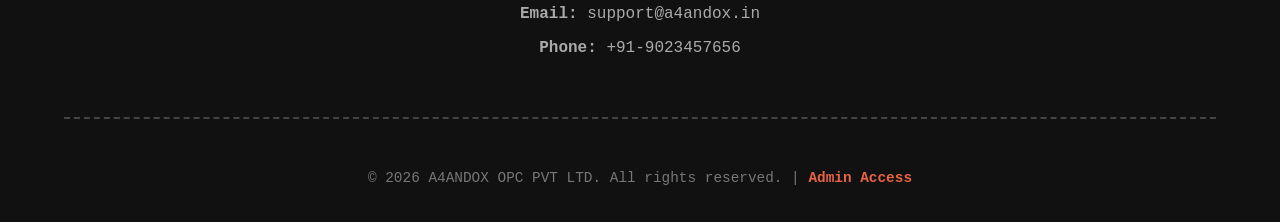
==== commit 84c65ac4: "Add files via upload" ====
--- a/index.html
+++ b/index.html
@@ -1,252 +1,271 @@
-<!DOCTYPE html>
-<html lang="en">
-<head>
-    <meta charset="UTF-8">
-    <meta name="viewport" content="width=device-width, initial-scale=1.0">
-    <title>A4ANDOX | Powerful Digital Solutions</title>
-    <link rel="preconnect" href="https://fonts.googleapis.com">
-    <link rel="preconnect" href="https://fonts.gstatic.com" crossorigin>
-    <link href="https://fonts.googleapis.com/css2?family=DM+Serif+Display&family=Inter:wght@400;500;600;700;900&display=swap" rel="stylesheet">
-    <link rel="stylesheet" href="style.css">
-</head>
-<body>
-
-    <div class="noise-overlay"></div>
-    <div class="custom-cursor"></div>
-
-    <nav class="navbar relative-z">
-        <div class="logo">
-            <span class="logo-icon">///</span> A4ANDOX
-        </div>
-        <ul class="nav-links">
-            <li><a href="#home">Home</a></li>
-            <li><a href="#features">Architecture</a></li>
-            <li><a href="#services">Our Services</a></li>
-            <li><a href="#work">Work</a></li> <li><a href="#contact-form-section">Contact</a></li>
-        </ul>
-        <a href="#contact-form-section" class="btn-primary magnetic-btn">Get Started</a>
-    </nav>
-
-    <header id="home" class="hero relative-z split-layout">
-        <div class="hero-content">
-            <div class="status-badge">
-                <span class="pulse-indicator"></span> Innovating Real Estate & Tech
-            </div>
-            
-            <h1 class="hero-title">
-                Innovating Through <br>
-                <span class="text-orange highlight-stroke">Digital</span> Solutions.
-            </h1>
-            <p class="hero-subtitle">
-                A4ANDOX is a technology company innovating the real estate sector and beyond through powerful digital solutions, intelligent automation, and seamless user experiences.
-            </p>
-            <div class="hero-ctas">
-                <a href="#services" class="btn-primary magnetic-btn" id="cta-main">Explore Services</a>
-                <a href="#contact-form-section" class="btn-secondary link-hover-effect" id="cta-secondary">→ Contact Support</a>
-            </div>
-        </div>
-        
-        <div class="hero-visual">
-            <div class="abstract-shape shape-1"></div>
-            <div class="abstract-shape shape-2"></div>
-        </div>
-    </header>
-
-    <section id="features" class="how-to-work relative-z">
-        <div class="section-header-centered">
-            <h2 class="section-title text-orange">Built for Scale</h2>
-            <p class="section-subtitle">Our technology adapts to your needs, whether you're a startup or an enterprise, ensuring performance and reliability at every stage.</p>
-        </div>
-        
-        <div class="architecture-stack">
-            <div class="stack-item animate-on-scroll">
-                <div class="stack-number">01</div>
-                <div class="stack-content">
-                    <h3 class="stack-title">Cloud-Ready Architecture</h3>
-                    <p class="stack-text">Designed to handle increasing user demand seamlessly without compromising on speed.</p>
-                </div>
-            </div>
-            <div class="stack-item animate-on-scroll" style="transition-delay: 0.1s;">
-                <div class="stack-number">02</div>
-                <div class="stack-content">
-                    <h3 class="stack-title">Flexible Modules</h3>
-                    <p class="stack-text">Future-proof your business with modules that allow for easy expansion as you grow.</p>
-                </div>
-            </div>
-            <div class="stack-item animate-on-scroll" style="transition-delay: 0.2s;">
-                <div class="stack-number">03</div>
-                <div class="stack-content">
-                    <h3 class="stack-title">Cost-Effective Scaling</h3>
-                    <p class="stack-text">Intelligent automation and optimized databases keep overhead low while performance stays high.</p>
-                </div>
-            </div>
-        </div>
-    </section>
-
-    <section id="services" class="services relative-z">
-        
-        <div class="services-header animate-on-scroll">
-            <h2 class="services-main-title text-orange">Our Services</h2>
-        </div>
-        
-        <div class="bento-grid">
-            
-            <div class="service-card bento-featured animate-on-scroll">
-                <div class="glow-orb"></div>
-                
-                <div class="featured-content">
-                    <div class="huge-icon">💻</div>
-                    <h3>Web & App Development</h3>
-                    <p>Custom websites and Android/iOS applications built with modern technologies tailored to your business needs.</p>
-                </div>
-            </div>
-            
-            <div class="service-card bento-standard animate-on-scroll" style="transition-delay: 0.1s;">
-                <div class="card-icon">⛓️</div>
-                <div class="card-content">
-                    <h3>CRM, ERP & Blockchain</h3>
-                    <p>Integrated solutions for customer management, enterprise resource planning, and secure blockchain implementations.</p>
-                </div>
-            </div>
-            
-            <div class="service-card bento-tall animate-on-scroll" style="transition-delay: 0.2s;">
-                <div class="card-icon">🏢</div>
-                <div class="card-content">
-                    <h3>Real Estate & E-Commerce</h3>
-                    <p>Specialized websites, apps, CRMs, databases, and marketing tools built specifically for real estate and e-commerce growth.</p>
-                </div>
-            </div>
-            
-            <div class="service-card bento-wide animate-on-scroll" style="transition-delay: 0.3s;">
-                <div class="card-icon">🤖</div>
-                <div class="card-content">
-                    <h3>AI & Chat Integration</h3>
-                    <p>Seamless AI chat integration and websites with built-in AI capabilities for smarter user interaction and solutions.</p>
-                </div>
-            </div>
-            
-            <div class="service-card bento-standard animate-on-scroll" style="transition-delay: 0.4s;">
-                <div class="card-icon">🎨</div>
-                <div class="card-content">
-                    <h3>Designing & Branding</h3>
-                    <p>Logo, website, app interfaces, and 3D model designs to elevate your brand's visual identity.</p>
-                </div>
-            </div>
-            
-            <div class="service-card bento-standard animate-on-scroll" style="transition-delay: 0.5s;">
-                <div class="card-icon">🎮</div>
-                <div class="card-content">
-                    <h3>Games & Custom Apps</h3>
-                    <p>Engaging game development alongside highly specialized custom desktop and web applications.</p>
-                </div>
-            </div>
-            
-        </div>
-    </section>
-
-    <section id="work" class="portfolio-section relative-z">
-        <div class="section-header-centered animate-on-scroll">
-            <h2 class="section-title text-orange">Selected Work</h2>
-            <p class="section-subtitle">A glimpse into our recent digital transformations, platforms, and applications.</p>
-        </div>
-
-        <div class="project-grid">
-            <div class="project-card animate-on-scroll">
-                <div class="project-tech">HTML • PHP • MySQL • WP</div>
-                <h3 class="project-title">Lonedot Logistics</h3>
-                <p class="project-desc">A comprehensive logistics solutions platform with a user-friendly interface, detailed service mapping, and integrated customer testimonials.</p>
-            </div>
-            <div class="project-card animate-on-scroll" style="transition-delay: 0.1s;">
-                <div class="project-tech">Node.js • React • MERN</div>
-                <h3 class="project-title">Drala Blockchain</h3>
-                <p class="project-desc">A private blockchain platform built on the MERN stack for exclusive cryptocurrency use, ensuring highly secure and confidential transactions.</p>
-            </div>
-            <div class="project-card animate-on-scroll" style="transition-delay: 0.2s;">
-                <div class="project-tech">Node.js • React • MySQL</div>
-                <h3 class="project-title">Innovacio Technologies</h3>
-                <p class="project-desc">Dynamic web and mobile applications leveraging AI and ML algorithms for predictive analytics and advanced natural language processing.</p>
-            </div>
-            <div class="project-card animate-on-scroll">
-                <div class="project-tech">PHP • MySQL</div>
-                <h3 class="project-title">Medicine Stockist</h3>
-                <p class="project-desc">A robust pharmacy management application featuring real-time inventory tracking, expiry alerts, and a dashboard for key daily sales metrics.</p>
-            </div>
-            <div class="project-card animate-on-scroll" style="transition-delay: 0.1s;">
-                <div class="project-tech">Node.js • JS</div>
-                <h3 class="project-title">Nashbud Social</h3>
-                <p class="project-desc">A secure social platform for authentic connections. Features 'Flicks' for sharing fleeting moments with real-time, auto-deleting interactions.</p>
-            </div>
-            <div class="project-card animate-on-scroll" style="transition-delay: 0.2s;">
-                <div class="project-tech">Java • Android • Firebase</div>
-                <h3 class="project-title">NioPractice AI</h3>
-                <p class="project-desc">An AI-driven educational app tailored for JEE math aspirants, adapting to student pacing to ensure long-term retention of formulas and concepts.</p>
-            </div>
-            <div class="project-card animate-on-scroll">
-                <div class="project-tech">HTML • JS • CSS</div>
-                <h3 class="project-title">DecoSquare</h3>
-                <p class="project-desc">An elegant digital portfolio and service platform for an interior design company specializing in modular kitchens and home automation.</p>
-            </div>
-            <div class="project-card animate-on-scroll" style="transition-delay: 0.1s;">
-                <div class="project-tech">PHP • MySQL</div>
-                <h3 class="project-title">Catalog Maker</h3>
-                <p class="project-desc">A powerful, intuitive tool designed to simplify digital catalog creation for businesses, offering customizable layouts and product detail management.</p>
-            </div>
-        </div>
-    </section>
-
-    <section id="contact-form-section" class="contact-form-section relative-z">
-        
-        <div class="terminal-container animate-on-scroll">
+    <!DOCTYPE html>
+    <html lang="en">
+    <head>
+        <meta charset="UTF-8">
+        <meta name="viewport" content="width=device-width, initial-scale=1.0">
+        <title>A4ANDOX | Powerful Digital Solutions</title>
+        <link rel="preconnect" href="https://fonts.googleapis.com">
+        <link rel="preconnect" href="https://fonts.gstatic.com" crossorigin>
+        <link href="https://fonts.googleapis.com/css2?family=DM+Serif+Display&family=Inter:wght@400;500;600;700;900&display=swap" rel="stylesheet">
+        <link rel="stylesheet" href="style.css">
+    </head>
+    <body>
+        <div id="a4-loader" class="a4-loader">
+        <div class="terminal-container loader-terminal">
             <div class="terminal-header">
                 <div class="terminal-buttons">
                     <span class="t-btn close"></span>
                     <span class="t-btn min"></span>
                     <span class="t-btn max"></span>
                 </div>
-                <div class="terminal-title">~/a4andox/initiate_project.exe</div>
-            </div>
-            
-            <div class="terminal-body">
-                <h2 class="terminal-heading text-orange">Let's Talk.</h2>
-                <p class="terminal-sub">Ready to start your next project? Drop us a message.</p>
-                
-                <form id="a4ContactForm" class="brutal-form code-style-form">
-                    <div class="input-group">
-                        <label for="userName">>> Name_</label>
-                        <input type="text" id="userName" placeholder="Your Name" required>
-                    </div>
-                    <div class="input-group">
-                        <label for="userEmail">>> Email_</label>
-                        <input type="email" id="userEmail" placeholder="Email Address" required>
-                    </div>
-                    <div class="input-group">
-                        <label for="userMessage">>> Requirements_</label>
-                        <textarea id="userMessage" rows="5" placeholder="Tell us about your project..." required></textarea>
-                    </div>
-                    <button type="submit" class="btn-primary run-command-btn">Run Execution</button>
-                </form>
+                <div class="terminal-title">~/a4andox/boot_sequence.exe</div>
+            </div>
+            <div class="terminal-body terminal-font">
+                <p>>> A4ANDOX.sys initializing<span class="loading-dots"></span></p>
+                <div class="progress-bar-container">
+                    <div class="progress-bar"></div>
+                </div>
+                <p id="loader-status">>> SYSTEM READY_</p>
             </div>
         </div>
-    </section>
-
-    <div id="successToast" class="success-toast">
-        <span style="font-size: 1.5rem;">✨</span> Payload Delivered Successfully!
     </div>
 
-    <footer class="site-footer relative-z">
-        <div class="footer-content animate-on-scroll">
-            <h2 class="footer-logo">A4ANDOX</h2>
-            <div class="contact-details terminal-font">
-                <p>Sco 262, Cabin No. 1, Second Floor<br>Sector 14, Panchkula, Haryana, India</p>
-                <p><strong>Email:</strong> support@a4andox.in</p>
-                <p><strong>Phone:</strong> +91-9023457656</p>
-            </div>
+        <div class="noise-overlay"></div>
+        <div class="custom-cursor"></div>
+
+        <nav class="navbar relative-z">
+            <div class="logo">
+                <span class="logo-icon">///</span> A4ANDOX
+            </div>
+            <ul class="nav-links">
+                <li><a href="#home">Home</a></li>
+                <li><a href="#features">Architecture</a></li>
+                <li><a href="#services">Our Services</a></li>
+                <li><a href="#work">Work</a></li> <li><a href="#contact-form-section">Contact</a></li>
+            </ul>
+            <a href="#contact-form-section" class="btn-primary magnetic-btn">Get Started</a>
+        </nav>
+
+        <header id="home" class="hero relative-z split-layout">
+            <div class="hero-content">
+                <div class="status-badge">
+                    <span class="pulse-indicator"></span> Innovating Real Estate & Tech
+                </div>
+                
+                <h1 class="hero-title">
+                    Innovating Through <br>
+                    <span class="text-orange highlight-stroke">Digital</span> Solutions.
+                </h1>
+                <p class="hero-subtitle">
+                    A4ANDOX is a technology company innovating the real estate sector and beyond through powerful digital solutions, intelligent automation, and seamless user experiences.
+                </p>
+                <div class="hero-ctas">
+                    <a href="#services" class="btn-primary magnetic-btn" id="cta-main">Explore Services</a>
+                    <a href="#contact-form-section" class="btn-secondary link-hover-effect" id="cta-secondary">→ Contact Support</a>
+                </div>
+            </div>
+            
+            <div class="hero-visual">
+                <div class="abstract-shape shape-1"></div>
+                <div class="abstract-shape shape-2"></div>
+            </div>
+        </header>
+
+        <section id="features" class="how-to-work relative-z">
+            <div class="section-header-centered">
+                <h2 class="section-title text-orange">Built for Scale</h2>
+                <p class="section-subtitle">Our technology adapts to your needs, whether you're a startup or an enterprise, ensuring performance and reliability at every stage.</p>
+            </div>
+            
+            <div class="architecture-stack">
+                <div class="stack-item animate-on-scroll">
+                    <div class="stack-number">01</div>
+                    <div class="stack-content">
+                        <h3 class="stack-title">Cloud-Ready Architecture</h3>
+                        <p class="stack-text">Designed to handle increasing user demand seamlessly without compromising on speed.</p>
+                    </div>
+                </div>
+                <div class="stack-item animate-on-scroll" style="transition-delay: 0.1s;">
+                    <div class="stack-number">02</div>
+                    <div class="stack-content">
+                        <h3 class="stack-title">Flexible Modules</h3>
+                        <p class="stack-text">Future-proof your business with modules that allow for easy expansion as you grow.</p>
+                    </div>
+                </div>
+                <div class="stack-item animate-on-scroll" style="transition-delay: 0.2s;">
+                    <div class="stack-number">03</div>
+                    <div class="stack-content">
+                        <h3 class="stack-title">Cost-Effective Scaling</h3>
+                        <p class="stack-text">Intelligent automation and optimized databases keep overhead low while performance stays high.</p>
+                    </div>
+                </div>
+            </div>
+        </section>
+
+        <section id="services" class="services relative-z">
+            
+            <div class="services-header animate-on-scroll">
+                <h2 class="services-main-title text-orange">Our Services</h2>
+            </div>
+            
+            <div class="bento-grid">
+                
+                <div class="service-card bento-featured animate-on-scroll">
+                    <div class="glow-orb"></div>
+                    
+                    <div class="featured-content">
+                        <div class="huge-icon">💻</div>
+                        <h3>Web & App Development</h3>
+                        <p>Custom websites and Android/iOS applications built with modern technologies tailored to your business needs.</p>
+                    </div>
+                </div>
+                
+                <div class="service-card bento-standard animate-on-scroll" style="transition-delay: 0.1s;">
+                    <div class="card-icon">⛓️</div>
+                    <div class="card-content">
+                        <h3>CRM, ERP & Blockchain</h3>
+                        <p>Integrated solutions for customer management, enterprise resource planning, and secure blockchain implementations.</p>
+                    </div>
+                </div>
+                
+                <div class="service-card bento-tall animate-on-scroll" style="transition-delay: 0.2s;">
+                    <div class="card-icon">🏢</div>
+                    <div class="card-content">
+                        <h3>Real Estate & E-Commerce</h3>
+                        <p>Specialized websites, apps, CRMs, databases, and marketing tools built specifically for real estate and e-commerce growth.</p>
+                    </div>
+                </div>
+                
+                <div class="service-card bento-wide animate-on-scroll" style="transition-delay: 0.3s;">
+                    <div class="card-icon">🤖</div>
+                    <div class="card-content">
+                        <h3>AI & Chat Integration</h3>
+                        <p>Seamless AI chat integration and websites with built-in AI capabilities for smarter user interaction and solutions.</p>
+                    </div>
+                </div>
+                
+                <div class="service-card bento-standard animate-on-scroll" style="transition-delay: 0.4s;">
+                    <div class="card-icon">🎨</div>
+                    <div class="card-content">
+                        <h3>Designing & Branding</h3>
+                        <p>Logo, website, app interfaces, and 3D model designs to elevate your brand's visual identity.</p>
+                    </div>
+                </div>
+                
+                <div class="service-card bento-standard animate-on-scroll" style="transition-delay: 0.5s;">
+                    <div class="card-icon">🎮</div>
+                    <div class="card-content">
+                        <h3>Games & Custom Apps</h3>
+                        <p>Engaging game development alongside highly specialized custom desktop and web applications.</p>
+                    </div>
+                </div>
+                
+            </div>
+        </section>
+
+        <section id="work" class="portfolio-section relative-z">
+            <div class="section-header-centered animate-on-scroll">
+                <h2 class="section-title text-orange">Selected Work</h2>
+                <p class="section-subtitle">A glimpse into our recent digital transformations, platforms, and applications.</p>
+            </div>
+
+            <div class="project-grid">
+                <div class="project-card animate-on-scroll">
+                    <div class="project-tech">HTML • PHP • MySQL • WP</div>
+                    <h3 class="project-title">Lonedot Logistics</h3>
+                    <p class="project-desc">A comprehensive logistics solutions platform with a user-friendly interface, detailed service mapping, and integrated customer testimonials.</p>
+                </div>
+                <div class="project-card animate-on-scroll" style="transition-delay: 0.1s;">
+                    <div class="project-tech">Node.js • React • MERN</div>
+                    <h3 class="project-title">Drala Blockchain</h3>
+                    <p class="project-desc">A private blockchain platform built on the MERN stack for exclusive cryptocurrency use, ensuring highly secure and confidential transactions.</p>
+                </div>
+                <div class="project-card animate-on-scroll" style="transition-delay: 0.2s;">
+                    <div class="project-tech">Node.js • React • MySQL</div>
+                    <h3 class="project-title">Innovacio Technologies</h3>
+                    <p class="project-desc">Dynamic web and mobile applications leveraging AI and ML algorithms for predictive analytics and advanced natural language processing.</p>
+                </div>
+                <div class="project-card animate-on-scroll">
+                    <div class="project-tech">PHP • MySQL</div>
+                    <h3 class="project-title">Medicine Stockist</h3>
+                    <p class="project-desc">A robust pharmacy management application featuring real-time inventory tracking, expiry alerts, and a dashboard for key daily sales metrics.</p>
+                </div>
+                <div class="project-card animate-on-scroll" style="transition-delay: 0.1s;">
+                    <div class="project-tech">Node.js • JS</div>
+                    <h3 class="project-title">Nashbud Social</h3>
+                    <p class="project-desc">A secure social platform for authentic connections. Features 'Flicks' for sharing fleeting moments with real-time, auto-deleting interactions.</p>
+                </div>
+                <div class="project-card animate-on-scroll" style="transition-delay: 0.2s;">
+                    <div class="project-tech">Java • Android • Firebase</div>
+                    <h3 class="project-title">NioPractice AI</h3>
+                    <p class="project-desc">An AI-driven educational app tailored for JEE math aspirants, adapting to student pacing to ensure long-term retention of formulas and concepts.</p>
+                </div>
+                <div class="project-card animate-on-scroll">
+                    <div class="project-tech">HTML • JS • CSS</div>
+                    <h3 class="project-title">DecoSquare</h3>
+                    <p class="project-desc">An elegant digital portfolio and service platform for an interior design company specializing in modular kitchens and home automation.</p>
+                </div>
+                <div class="project-card animate-on-scroll" style="transition-delay: 0.1s;">
+                    <div class="project-tech">PHP • MySQL</div>
+                    <h3 class="project-title">Catalog Maker</h3>
+                    <p class="project-desc">A powerful, intuitive tool designed to simplify digital catalog creation for businesses, offering customizable layouts and product detail management.</p>
+                </div>
+            </div>
+        </section>
+
+        <section id="contact-form-section" class="contact-form-section relative-z">
+            
+            <div class="terminal-container animate-on-scroll">
+                <div class="terminal-header">
+                    <div class="terminal-buttons">
+                        <span class="t-btn close"></span>
+                        <span class="t-btn min"></span>
+                        <span class="t-btn max"></span>
+                    </div>
+                    <div class="terminal-title">~/a4andox/initiate_project.exe</div>
+                </div>
+                
+                <div class="terminal-body">
+                    <h2 class="terminal-heading text-orange">Let's Talk.</h2>
+                    <p class="terminal-sub">Ready to start your next project? Drop us a message.</p>
+                    
+                    <form id="a4ContactForm" class="brutal-form code-style-form">
+                        <div class="input-group">
+                            <label for="userName">>> Name_</label>
+                            <input type="text" id="userName" placeholder="Your Name" required>
+                        </div>
+                        <div class="input-group">
+                            <label for="userEmail">>> Email_</label>
+                            <input type="email" id="userEmail" placeholder="Email Address" required>
+                        </div>
+                        <div class="input-group">
+                            <label for="userMessage">>> Requirements_</label>
+                            <textarea id="userMessage" rows="5" placeholder="Tell us about your project..." required></textarea>
+                        </div>
+                        <button type="submit" class="btn-primary run-command-btn">Run Execution</button>
+                    </form>
+                </div>
+            </div>
+        </section>
+
+        <div id="successToast" class="success-toast">
+            <span style="font-size: 1.5rem;">✨</span> Payload Delivered Successfully!
         </div>
-        <div class="copyright animate-on-scroll" style="transition-delay: 0.2s;">
-            &copy; 2026 A4ANDOX OPC PVT LTD. All rights reserved. | <a href="admin.html" class="admin-link">Admin Access</a>
-        </div>
-    </footer>
-
-    <script src="script.js"></script>
-</body>
-</html>+
+        <footer class="site-footer relative-z">
+            <div class="footer-content animate-on-scroll">
+                <h2 class="footer-logo">A4ANDOX</h2>
+                <div class="contact-details terminal-font">
+                    <p>Sco 262, Cabin No. 1, Second Floor<br>Sector 14, Panchkula, Haryana, India</p>
+                    <p><strong>Email:</strong> support@a4andox.in</p>
+                    <p><strong>Phone:</strong> +91-9023457656</p>
+                </div>
+            </div>
+            <div class="copyright animate-on-scroll" style="transition-delay: 0.2s;">
+                &copy; 2026 A4ANDOX OPC PVT LTD. All rights reserved. | <a href="admin.html" class="admin-link">Admin Access</a>
+            </div>
+        </footer>
+
+        <script src="script.js"></script>
+    </body>
+    </html>
--- a/style.css
+++ b/style.css
@@ -330,4 +330,88 @@
     .stack-number { border-right: none; border-bottom: 3px solid var(--border-dark); padding-right: 0; padding-bottom: 0.5rem; margin-bottom: 1rem; margin-right: 0; width: 100%; }
     .terminal-body { padding: 1.5rem; }
     .terminal-heading { font-size: 2rem; }
+}
+/* --- SYSTEM BOOT LOADER --- */
+.a4-loader {
+    position: fixed;
+    top: 0;
+    left: 0;
+    width: 100vw;
+    height: 100vh;
+    background-color: var(--bg-cream);
+    background-image: radial-gradient(#ccc 1px, transparent 1px);
+    background-size: 20px 20px;
+    z-index: 99999; /* Keeps it above the custom cursor and noise */
+    display: flex;
+    justify-content: center;
+    align-items: center;
+    transition: transform 0.8s cubic-bezier(0.77, 0, 0.175, 1), opacity 0.5s ease;
+}
+
+.loader-terminal {
+    max-width: 500px;
+    transform: translateY(0);
+    animation: slightFloat 3s ease-in-out infinite;
+}
+
+.loader-terminal .terminal-body {
+    padding: 2.5rem;
+    font-weight: bold;
+    color: var(--text-black);
+}
+
+.loading-dots::after {
+    content: '.';
+    animation: dots 1.5s steps(4, end) infinite;
+}
+
+@keyframes dots {
+    0%, 20% { content: ''; }
+    40% { content: '.'; }
+    60% { content: '..'; }
+    80%, 100% { content: '...'; }
+}
+
+.progress-bar-container {
+    width: 100%;
+    height: 24px;
+    border: 3px solid var(--border-dark);
+    margin: 1.5rem 0;
+    padding: 2px;
+    background-color: #fff;
+}
+
+.progress-bar {
+    height: 100%;
+    width: 0%;
+    background-color: var(--accent-orange);
+    animation: loadProgress 2s ease-out forwards;
+}
+
+@keyframes loadProgress {
+    0% { width: 0%; }
+    40% { width: 45%; }
+    70% { width: 80%; }
+    100% { width: 100%; }
+}
+
+#loader-status {
+    opacity: 0;
+    color: var(--accent-orange);
+    animation: showStatus 0.1s forwards 2s; /* Shows up when progress bar hits 100% */
+}
+
+@keyframes showStatus {
+    to { opacity: 1; }
+}
+
+@keyframes slightFloat {
+    0%, 100% { transform: translateY(0); }
+    50% { transform: translateY(-10px); }
+}
+
+/* The class JS will add to slide the loader out of the way */
+.a4-loader.hidden {
+    transform: translateY(-100vh); 
+    pointer-events: none;
 }
